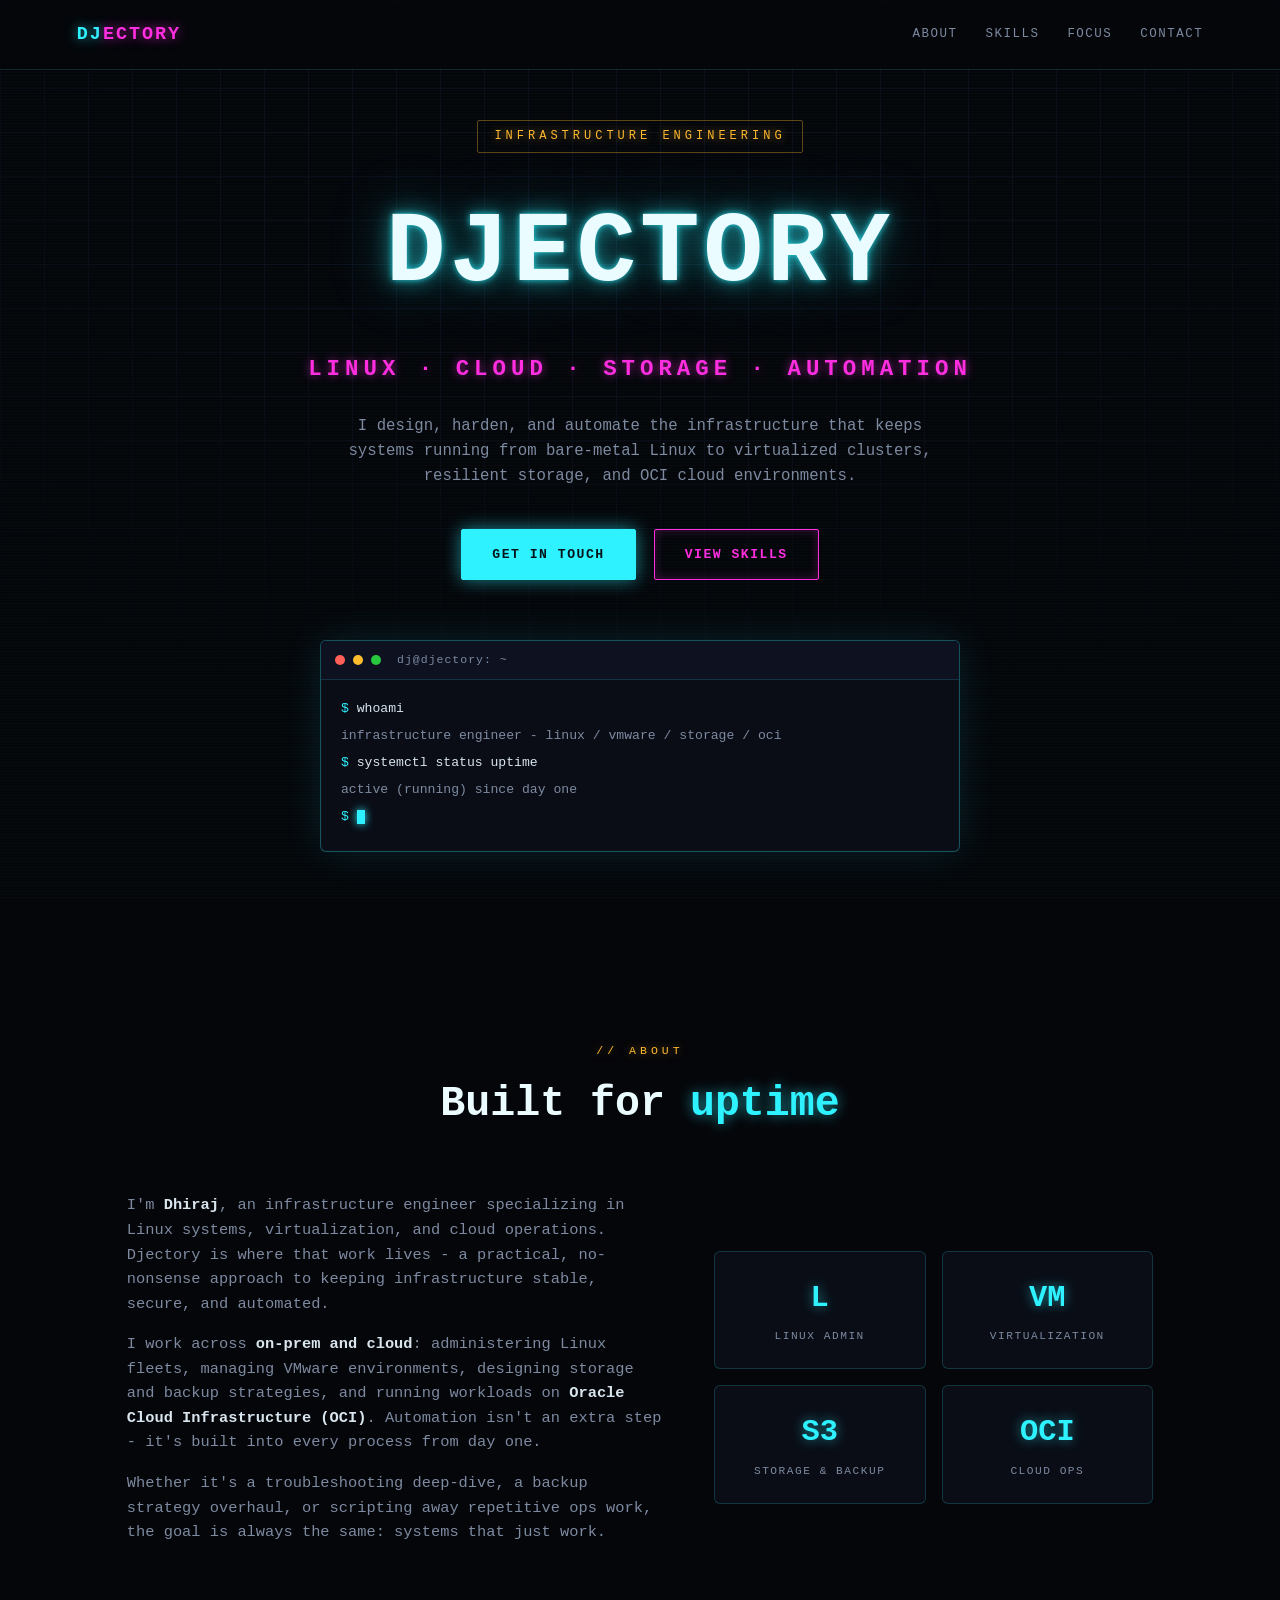
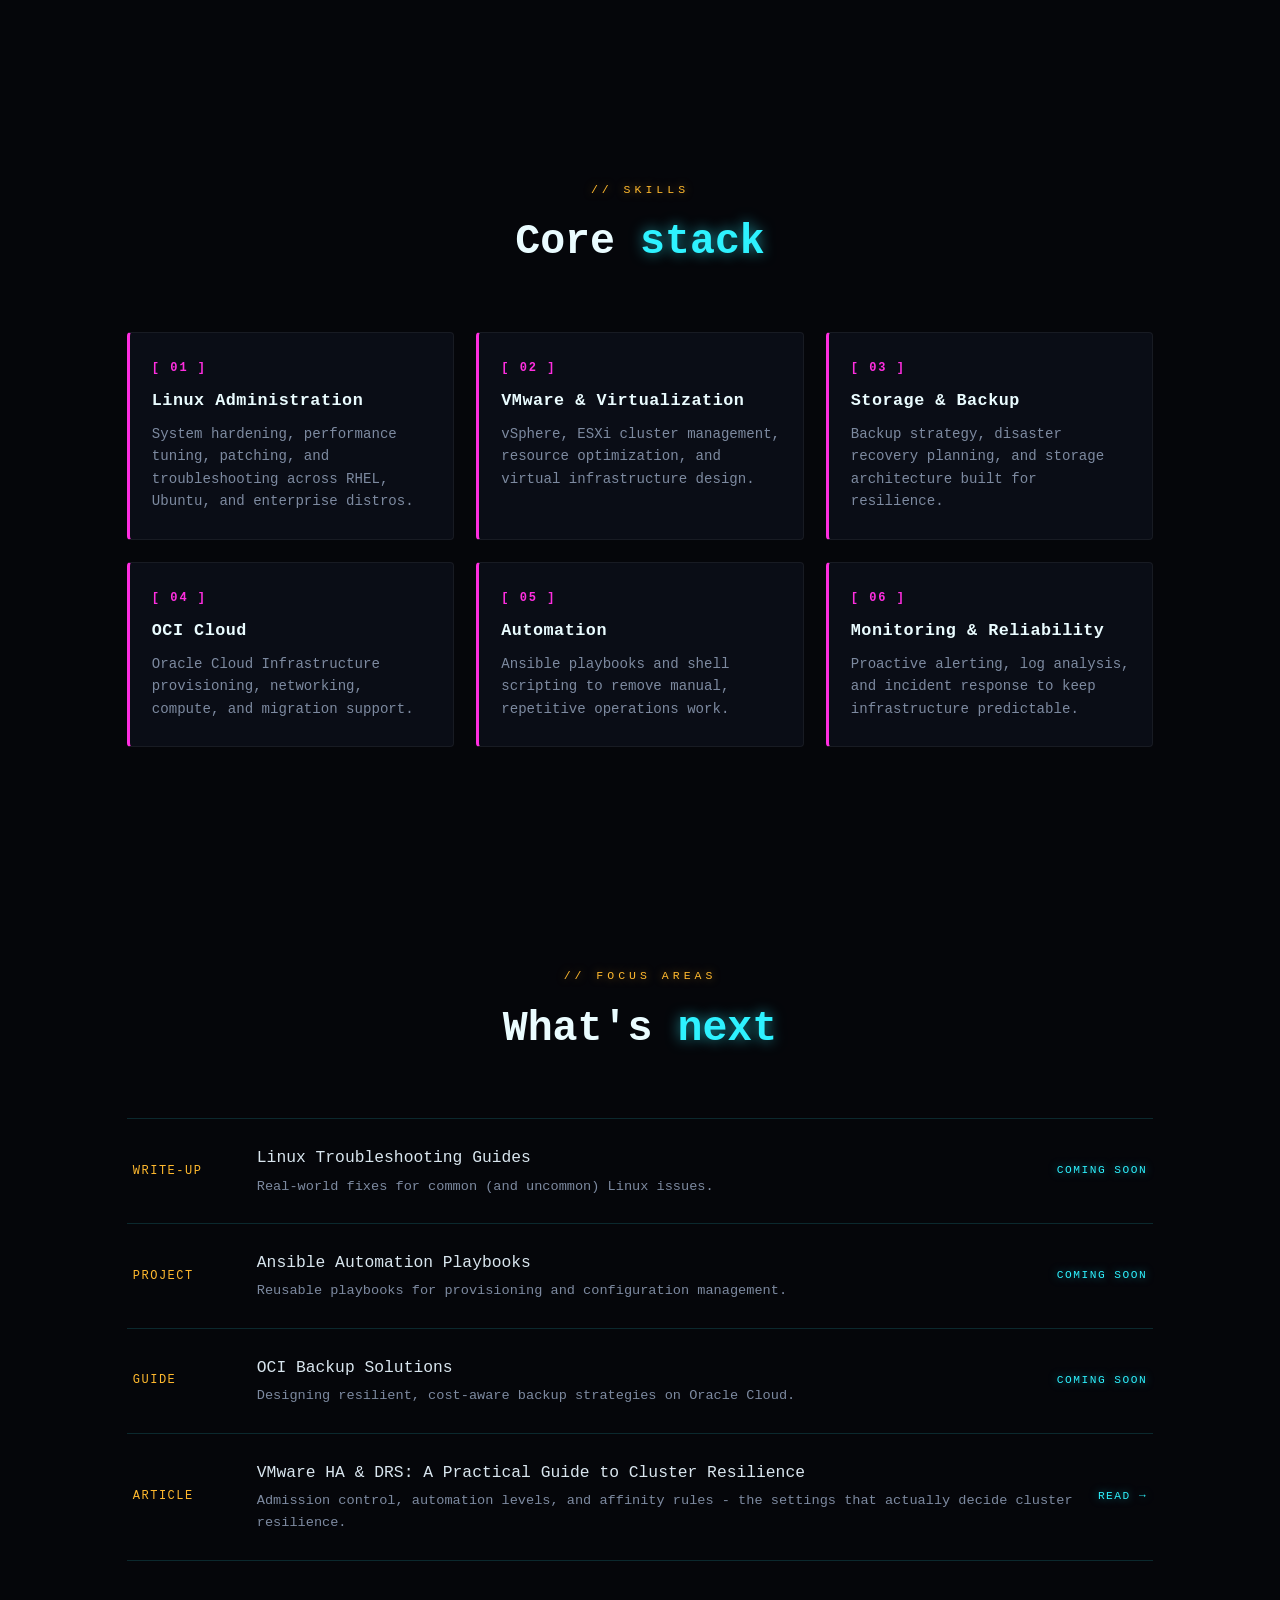
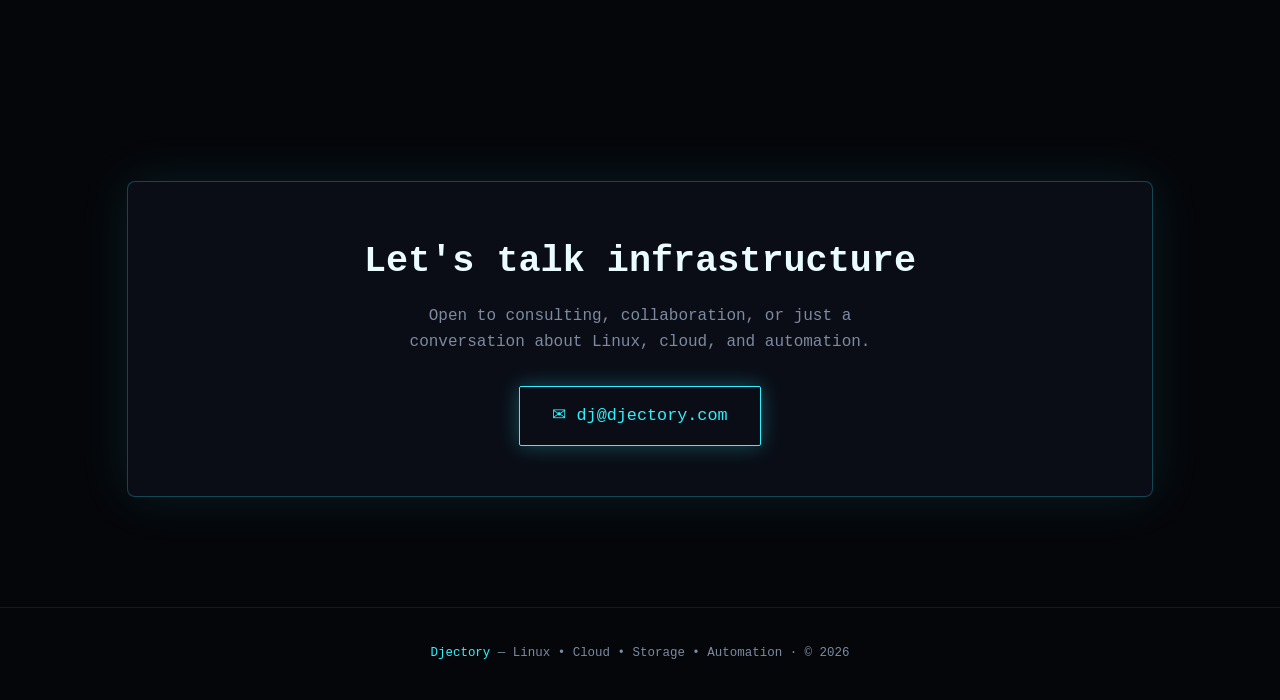
==== index.html @ 7561f1d4 "Updated homepage and added VMware HA DRS article" ====
<!DOCTYPE html>
<html lang="en">
<head>
<meta charset="UTF-8">
<meta name="viewport" content="width=device-width, initial-scale=1.0">
<title>Djectory - Linux • Cloud • Storage • Automation</title>
<meta name="description" content="Djectory — Infrastructure engineering: Linux administration, VMware & virtualization, storage & backup, OCI cloud, automation.">
<style>
  :root{
    --bg:#05060a;
    --bg-panel:#0a0d16;
    --grid:#12182a;
    --cyan:#2ef2ff;
    --magenta:#ff2ee0;
    --amber:#ffb92e;
    --text:#d9e6ef;
    --text-dim:#7d8aa0;
    --mono: 'JetBrains Mono', 'Courier New', monospace;
    --disp: 'Orbitron', var(--mono);
  }
  @import url('https://fonts.googleapis.com/css2?family=Orbitron:wght@500;700;900&family=JetBrains+Mono:wght@400;500;700&display=swap');

  *{box-sizing:border-box; margin:0; padding:0;}
  html{scroll-behavior:smooth;}
  body{
    background:var(--bg);
    color:var(--text);
    font-family:var(--mono);
    line-height:1.6;
    overflow-x:hidden;
  }

  /* ambient grid backdrop */
  .grid-bg{
    position:fixed; inset:0; z-index:0;
    background-image:
      linear-gradient(var(--grid) 1px, transparent 1px),
      linear-gradient(90deg, var(--grid) 1px, transparent 1px);
    background-size:44px 44px;
    mask-image: radial-gradient(ellipse 80% 60% at 50% 20%, #000 40%, transparent 100%);
    opacity:0.5;
  }
  .scanline{
    position:fixed; inset:0; z-index:1; pointer-events:none;
    background: repeating-linear-gradient(180deg, rgba(46,242,255,0.025) 0px, rgba(46,242,255,0.025) 1px, transparent 1px, transparent 3px);
  }

  section, header, footer{ position:relative; z-index:2; }

  a{ color:inherit; text-decoration:none; }

  ::selection{ background:var(--magenta); color:#000; }

  /* nav */
  nav{
    position:fixed; top:0; left:0; right:0; z-index:50;
    display:flex; justify-content:space-between; align-items:center;
    padding:20px 6%;
    backdrop-filter:blur(8px);
    background:rgba(5,6,10,0.7);
    border-bottom:1px solid rgba(46,242,255,0.15);
  }
  .brand{ font-family:var(--disp); font-weight:900; font-size:1.15rem; letter-spacing:2px; color:var(--cyan); text-shadow:0 0 12px rgba(46,242,255,0.7);}
  .brand span{ color:var(--magenta); text-shadow:0 0 12px rgba(255,46,224,0.7); }
  .navlinks{ display:flex; gap:28px; font-size:0.78rem; letter-spacing:1.5px; text-transform:uppercase; }
  .navlinks a{ color:var(--text-dim); transition:color .25s, text-shadow .25s; }
  .navlinks a:hover{ color:var(--cyan); text-shadow:0 0 8px rgba(46,242,255,0.8); }

  /* hero */
  header.hero{
    min-height:100vh;
    display:flex; flex-direction:column; align-items:center; justify-content:center;
    text-align:center; padding:120px 6% 80px;
  }
  .eyebrow{
    font-size:0.75rem; letter-spacing:4px; text-transform:uppercase; color:var(--amber);
    text-shadow:0 0 10px rgba(255,185,46,0.6);
    margin-bottom:22px;
    border:1px solid rgba(255,185,46,0.35);
    padding:6px 16px; border-radius:2px; display:inline-block;
  }
  .hero h1{
    font-family:var(--disp); font-weight:900;
    font-size:clamp(2.6rem, 8vw, 6.2rem);
    letter-spacing:4px;
    color:#eafcff;
    text-shadow:
      0 0 6px rgba(46,242,255,0.8),
      0 0 22px rgba(46,242,255,0.55),
      0 0 60px rgba(46,242,255,0.35);
    animation: flicker 6s infinite;
  }
  @keyframes flicker{
    0%,19%,21%,23%,25%,54%,56%,100%{ opacity:1; }
    20%,22%,24%,55%{ opacity:0.82; }
  }
  .hero-sub{
    margin-top:18px;
    font-family:var(--disp); font-weight:700;
    font-size:clamp(0.95rem, 2.4vw, 1.4rem);
    letter-spacing:5px; text-transform:uppercase;
    color:var(--magenta);
    text-shadow:0 0 10px rgba(255,46,224,0.6);
  }
  .hero-desc{
    margin-top:26px; max-width:620px;
    color:var(--text-dim); font-size:0.98rem;
  }
  .hero-cta{ margin-top:40px; display:flex; gap:18px; flex-wrap:wrap; justify-content:center; }
  .btn{
    font-family:var(--mono); font-weight:700; font-size:0.82rem; letter-spacing:1.5px; text-transform:uppercase;
    padding:14px 30px; border-radius:2px; cursor:pointer; transition:all .25s;
  }
  .btn-primary{
    background:var(--cyan); color:#04141a; border:1px solid var(--cyan);
    box-shadow:0 0 18px rgba(46,242,255,0.55);
  }
  .btn-primary:hover{ box-shadow:0 0 30px rgba(46,242,255,0.9); transform:translateY(-2px); }
  .btn-ghost{
    background:transparent; color:var(--magenta); border:1px solid var(--magenta);
    box-shadow:0 0 10px rgba(255,46,224,0.25) inset;
  }
  .btn-ghost:hover{ background:rgba(255,46,224,0.1); box-shadow:0 0 22px rgba(255,46,224,0.6); }

  /* terminal signature element */
  .terminal{
    margin-top:60px; width:100%; max-width:640px;
    background:var(--bg-panel);
    border:1px solid rgba(46,242,255,0.3);
    border-radius:6px;
    box-shadow:0 0 40px rgba(46,242,255,0.12), 0 0 0 1px rgba(255,255,255,0.02) inset;
    text-align:left; overflow:hidden;
  }
  .terminal-bar{
    display:flex; align-items:center; gap:8px;
    padding:10px 14px; background:#0d1120; border-bottom:1px solid rgba(46,242,255,0.15);
  }
  .dot{ width:10px; height:10px; border-radius:50%; }
  .dot.r{ background:#ff5f56; } .dot.y{ background:#ffbd2e; } .dot.g{ background:#27c93f; }
  .terminal-title{ margin-left:8px; font-size:0.72rem; color:var(--text-dim); letter-spacing:1px; }
  .terminal-body{ padding:18px 20px; font-size:0.82rem; }
  .terminal-body .line{ margin-bottom:6px; white-space:pre; }
  .prompt{ color:var(--cyan); }
  .out{ color:var(--text-dim); }
  .cur{ display:inline-block; width:8px; height:14px; background:var(--cyan); box-shadow:0 0 8px var(--cyan); animation:blink 1s steps(1) infinite; vertical-align:middle; }
  @keyframes blink{ 50%{ opacity:0; } }

  /* section shell */
  .section{ padding:110px 6%; max-width:1180px; margin:0 auto; }
  .section-head{ margin-bottom:56px; text-align:center; }
  .section-tag{ font-size:0.72rem; letter-spacing:4px; text-transform:uppercase; color:var(--amber); text-shadow:0 0 8px rgba(255,185,46,0.5); }
  .section-title{ font-family:var(--disp); font-weight:700; font-size:clamp(1.7rem,4vw,2.6rem); margin-top:10px; color:#eafcff; }
  .section-title .accent{ color:var(--cyan); text-shadow:0 0 14px rgba(46,242,255,0.6); }

  /* about */
  .about-grid{ display:grid; grid-template-columns:1.1fr 0.9fr; gap:50px; align-items:center; }
  @media (max-width:820px){ .about-grid{ grid-template-columns:1fr; } }
  .about-text p{ color:var(--text-dim); margin-bottom:16px; font-size:0.96rem; }
  .about-text strong{ color:var(--text); }
  .stat-grid{ display:grid; grid-template-columns:1fr 1fr; gap:16px; }
  .stat-card{
    background:var(--bg-panel); border:1px solid rgba(46,242,255,0.18);
    padding:22px 18px; border-radius:6px; text-align:center;
    transition:border-color .25s, box-shadow .25s;
  }
  .stat-card:hover{ border-color:var(--cyan); box-shadow:0 0 20px rgba(46,242,255,0.25); }
  .stat-num{ font-family:var(--disp); font-weight:900; font-size:1.9rem; color:var(--cyan); text-shadow:0 0 12px rgba(46,242,255,0.55); }
  .stat-label{ font-size:0.7rem; letter-spacing:1.5px; text-transform:uppercase; color:var(--text-dim); margin-top:6px; }

  /* skills */
  .skills-grid{ display:grid; grid-template-columns:repeat(3,1fr); gap:22px; }
  @media (max-width:900px){ .skills-grid{ grid-template-columns:repeat(2,1fr); } }
  @media (max-width:560px){ .skills-grid{ grid-template-columns:1fr; } }
  .skill-card{
    background:var(--bg-panel);
    border:1px solid rgba(255,255,255,0.06);
    border-left:3px solid var(--magenta);
    padding:26px 22px; border-radius:4px;
    transition:transform .25s, box-shadow .25s, border-color .25s;
  }
  .skill-card:hover{ transform:translateY(-4px); box-shadow:0 8px 30px rgba(255,46,224,0.18); border-left-color:var(--cyan); }
  .skill-icon{ font-family:var(--disp); font-weight:900; font-size:0.75rem; letter-spacing:2px; color:var(--magenta); }
  .skill-card h3{ font-family:var(--disp); font-size:1.05rem; margin:10px 0 8px; color:#eafcff; letter-spacing:0.5px; }
  .skill-card p{ color:var(--text-dim); font-size:0.88rem; }

  /* projects / focus areas */
  .proj-list{ display:flex; flex-direction:column; gap:0; border-top:1px solid rgba(46,242,255,0.15); }
  .proj-row{
    display:grid; grid-template-columns:100px 1fr auto; align-items:center; gap:24px;
    padding:26px 6px; border-bottom:1px solid rgba(46,242,255,0.15);
    transition:background .25s;
  }
  .proj-row:hover{ background:rgba(46,242,255,0.04); }
  @media (max-width:640px){ .proj-row{ grid-template-columns:1fr; gap:8px; } }
  .proj-tag{ font-family:var(--disp); font-size:0.75rem; letter-spacing:1.5px; color:var(--amber); }
  .proj-name{ font-size:1.02rem; color:var(--text); }
  .proj-desc{ color:var(--text-dim); font-size:0.85rem; margin-top:4px; }
  .proj-status{ font-size:0.7rem; letter-spacing:1.5px; text-transform:uppercase; color:var(--cyan); text-shadow:0 0 8px rgba(46,242,255,0.5); white-space:nowrap; }

  /* contact */
  .contact-panel{
    background:var(--bg-panel);
    border:1px solid rgba(46,242,255,0.25);
    border-radius:8px;
    padding:50px 6%;
    text-align:center;
    box-shadow:0 0 50px rgba(46,242,255,0.1);
  }
  .contact-panel h2{ font-family:var(--disp); font-size:clamp(1.6rem,4vw,2.3rem); color:#eafcff; margin-bottom:14px; }
  .contact-panel p{ color:var(--text-dim); max-width:520px; margin:0 auto 30px; }
  .contact-link{
    display:inline-flex; align-items:center; gap:10px;
    font-size:1.05rem; color:var(--cyan);
    border:1px solid var(--cyan); padding:16px 32px; border-radius:2px;
    box-shadow:0 0 20px rgba(46,242,255,0.3);
    transition:all .25s;
  }
  .contact-link:hover{ box-shadow:0 0 34px rgba(46,242,255,0.7); transform:translateY(-2px); }

  footer{ text-align:center; padding:36px 6%; color:var(--text-dim); font-size:0.78rem; border-top:1px solid rgba(46,242,255,0.1); }
  footer .brand-mini{ color:var(--cyan); }

  @media (prefers-reduced-motion: reduce){
    *{ animation:none !important; transition:none !important; }
  }
</style>
</head>
<body>

<div class="grid-bg"></div>
<div class="scanline"></div>

<nav>
  <div class="brand">DJ<span>ECTORY</span></div>
  <div class="navlinks">
    <a href="#about">About</a>
    <a href="#skills">Skills</a>
    <a href="#projects">Focus</a>
    <a href="#contact">Contact</a>
  </div>
</nav>

<header class="hero">
  <div class="eyebrow">Infrastructure Engineering</div>
  <h1>DJECTORY</h1>
  <div class="hero-sub">Linux · Cloud · Storage · Automation</div>
  <p class="hero-desc">
    I design, harden, and automate the infrastructure that keeps systems running
    from bare-metal Linux to virtualized clusters, resilient storage, and OCI cloud environments.
  </p>
  <div class="hero-cta">
    <a href="#contact" class="btn btn-primary">Get in touch</a>
    <a href="#skills" class="btn btn-ghost">View skills</a>
  </div>

  <div class="terminal">
    <div class="terminal-bar">
      <span class="dot r"></span><span class="dot y"></span><span class="dot g"></span>
      <span class="terminal-title">dj@djectory: ~</span>
    </div>
    <div class="terminal-body">
      <div class="line"><span class="prompt">$</span> whoami</div>
      <div class="line out">infrastructure engineer - linux / vmware / storage / oci</div>
      <div class="line"><span class="prompt">$</span> systemctl status uptime</div>
      <div class="line out">active (running) since day one</div>
      <div class="line"><span class="prompt">$</span> <span class="cur"></span></div>
    </div>
  </div>
</header>

<section class="section" id="about">
  <div class="section-head">
    <div class="section-tag">// About</div>
    <div class="section-title">Built for <span class="accent">uptime</span></div>
  </div>
  <div class="about-grid">
    <div class="about-text">
      <p>I'm <strong>Dhiraj</strong>, an infrastructure engineer specializing in Linux systems, virtualization, and cloud operations. Djectory is where that work lives - a practical, no-nonsense approach to keeping infrastructure stable, secure, and automated.</p>
      <p>I work across <strong>on-prem and cloud</strong>: administering Linux fleets, managing VMware environments, designing storage and backup strategies, and running workloads on <strong>Oracle Cloud Infrastructure (OCI)</strong>. Automation isn't an extra step - it's built into every process from day one.</p>
      <p>Whether it's a troubleshooting deep-dive, a backup strategy overhaul, or scripting away repetitive ops work, the goal is always the same: systems that just work.</p>
    </div>
    <div class="stat-grid">
      <div class="stat-card"><div class="stat-num">L</div><div class="stat-label">Linux Admin</div></div>
      <div class="stat-card"><div class="stat-num">VM</div><div class="stat-label">Virtualization</div></div>
      <div class="stat-card"><div class="stat-num">S3</div><div class="stat-label">Storage & Backup</div></div>
      <div class="stat-card"><div class="stat-num">OCI</div><div class="stat-label">Cloud Ops</div></div>
    </div>
  </div>
</section>

<section class="section" id="skills">
  <div class="section-head">
    <div class="section-tag">// Skills</div>
    <div class="section-title">Core <span class="accent">stack</span></div>
  </div>
  <div class="skills-grid">
    <div class="skill-card">
      <div class="skill-icon">[ 01 ]</div>
      <h3>Linux Administration</h3>
      <p>System hardening, performance tuning, patching, and troubleshooting across RHEL, Ubuntu, and enterprise distros.</p>
    </div>
    <div class="skill-card">
      <div class="skill-icon">[ 02 ]</div>
      <h3>VMware & Virtualization</h3>
      <p>vSphere, ESXi cluster management, resource optimization, and virtual infrastructure design.</p>
    </div>
    <div class="skill-card">
      <div class="skill-icon">[ 03 ]</div>
      <h3>Storage & Backup</h3>
      <p>Backup strategy, disaster recovery planning, and storage architecture built for resilience.</p>
    </div>
    <div class="skill-card">
      <div class="skill-icon">[ 04 ]</div>
      <h3>OCI Cloud</h3>
      <p>Oracle Cloud Infrastructure provisioning, networking, compute, and migration support.</p>
    </div>
    <div class="skill-card">
      <div class="skill-icon">[ 05 ]</div>
      <h3>Automation</h3>
      <p>Ansible playbooks and shell scripting to remove manual, repetitive operations work.</p>
    </div>
    <div class="skill-card">
      <div class="skill-icon">[ 06 ]</div>
      <h3>Monitoring & Reliability</h3>
      <p>Proactive alerting, log analysis, and incident response to keep infrastructure predictable.</p>
    </div>
  </div>
</section>

<section class="section" id="projects">
  <div class="section-head">
    <div class="section-tag">// Focus Areas</div>
    <div class="section-title">What's <span class="accent">next</span></div>
  </div>
  <div class="proj-list">
    <div class="proj-row">
      <div class="proj-tag">WRITE-UP</div>
      <div><div class="proj-name">Linux Troubleshooting Guides</div><div class="proj-desc">Real-world fixes for common (and uncommon) Linux issues.</div></div>
      <div class="proj-status">Coming soon</div>
    </div>
    <div class="proj-row">
      <div class="proj-tag">PROJECT</div>
      <div><div class="proj-name">Ansible Automation Playbooks</div><div class="proj-desc">Reusable playbooks for provisioning and configuration management.</div></div>
      <div class="proj-status">Coming soon</div>
    </div>
    <div class="proj-row">
      <div class="proj-tag">GUIDE</div>
      <div><div class="proj-name">OCI Backup Solutions</div><div class="proj-desc">Designing resilient, cost-aware backup strategies on Oracle Cloud.</div></div>
      <div class="proj-status">Coming soon</div>
    </div>
    <div class="proj-row">
      <div class="proj-tag">ARTICLE</div>
      <div><div class="proj-name">VMware HA & DRS: A Practical Guide to Cluster Resilience</div><div class="proj-desc">Admission control, automation levels, and affinity rules - the settings that actually decide cluster resilience.</div></div>
      <div class="proj-status"><a href="/blog/vmware-ha-drs-cluster-resilience.html" style="color:var(--cyan); text-shadow:0 0 8px rgba(46,242,255,0.5);">Read →</a></div>
    </div>
  </div>
</section>

<section class="section" id="contact">
  <div class="contact-panel">
    <h2>Let's talk infrastructure</h2>
    <p>Open to consulting, collaboration, or just a conversation about Linux, cloud, and automation.</p>
    <a class="contact-link" href="mailto:dj@djectory.com">✉ dj@djectory.com</a>
  </div>
</section>

<footer>
  <span class="brand-mini">Djectory</span> — Linux • Cloud • Storage • Automation · © 2026
</footer>

</body>
</html>
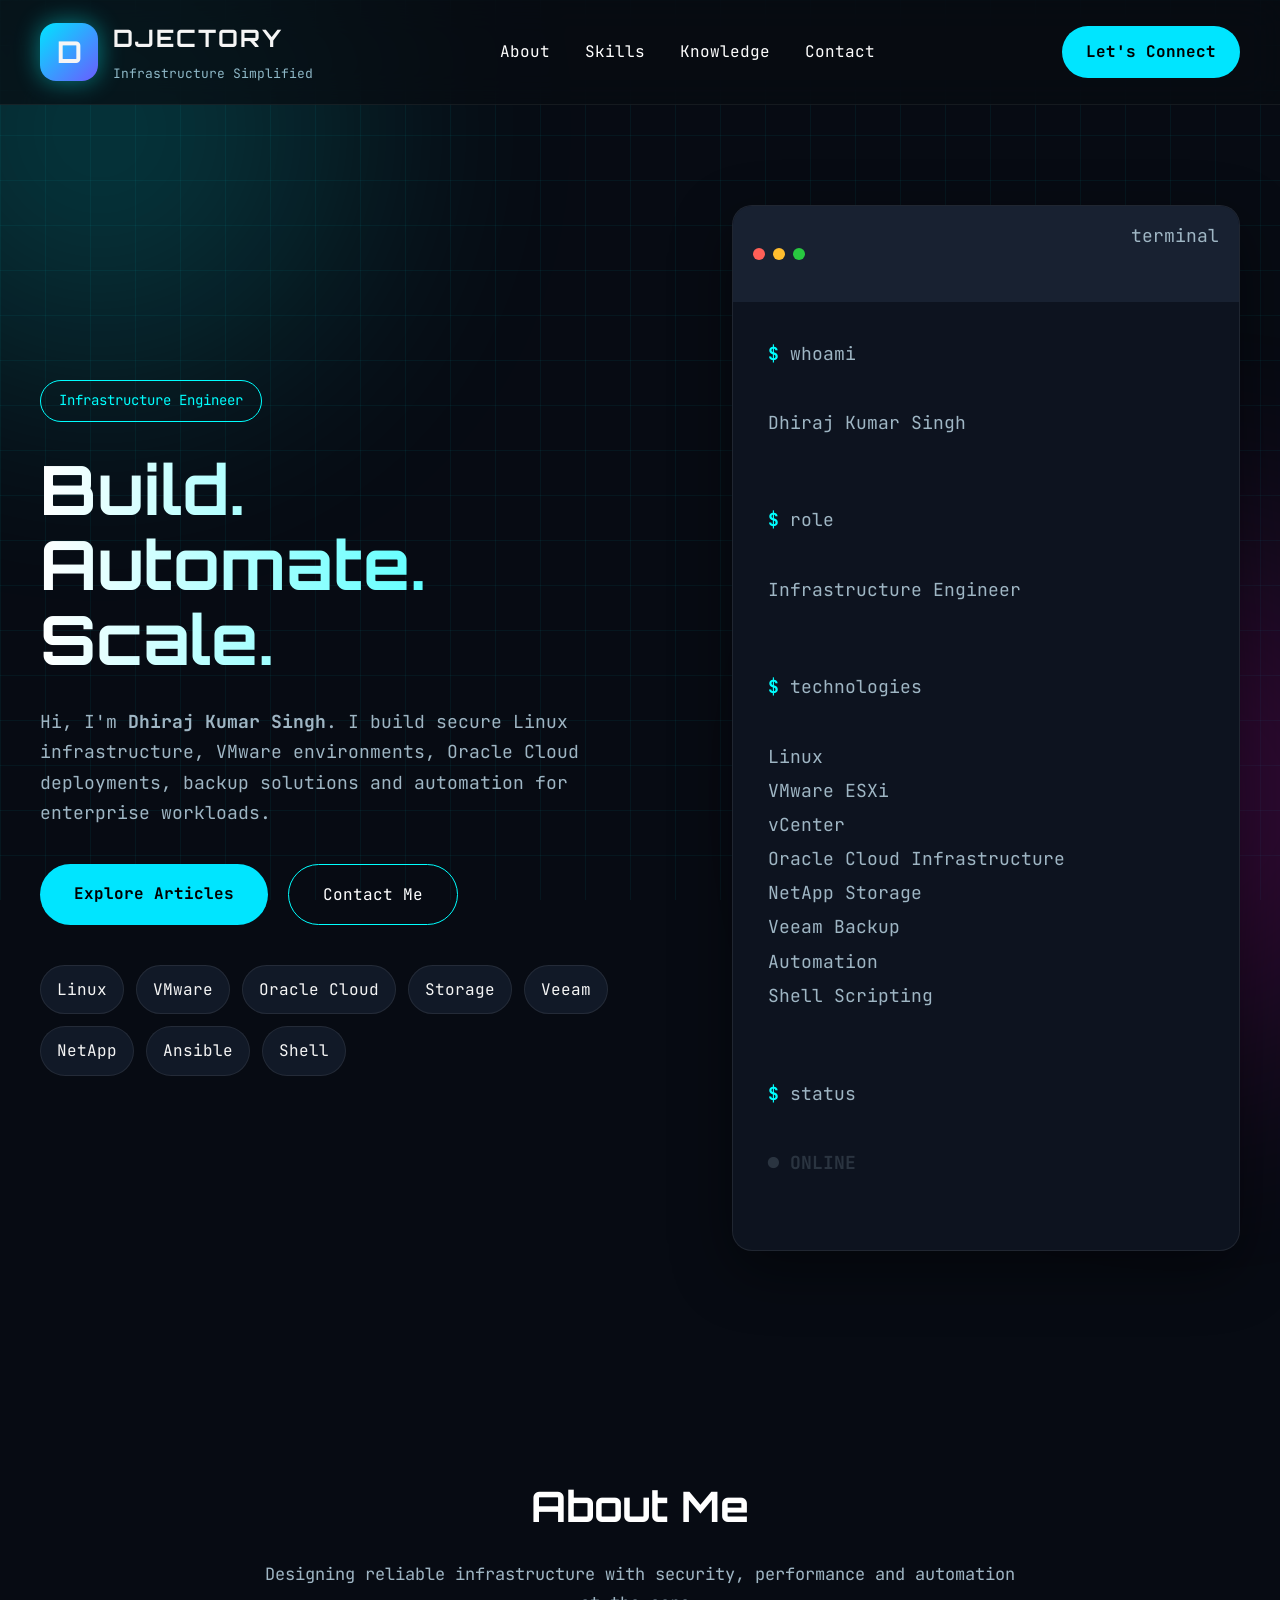
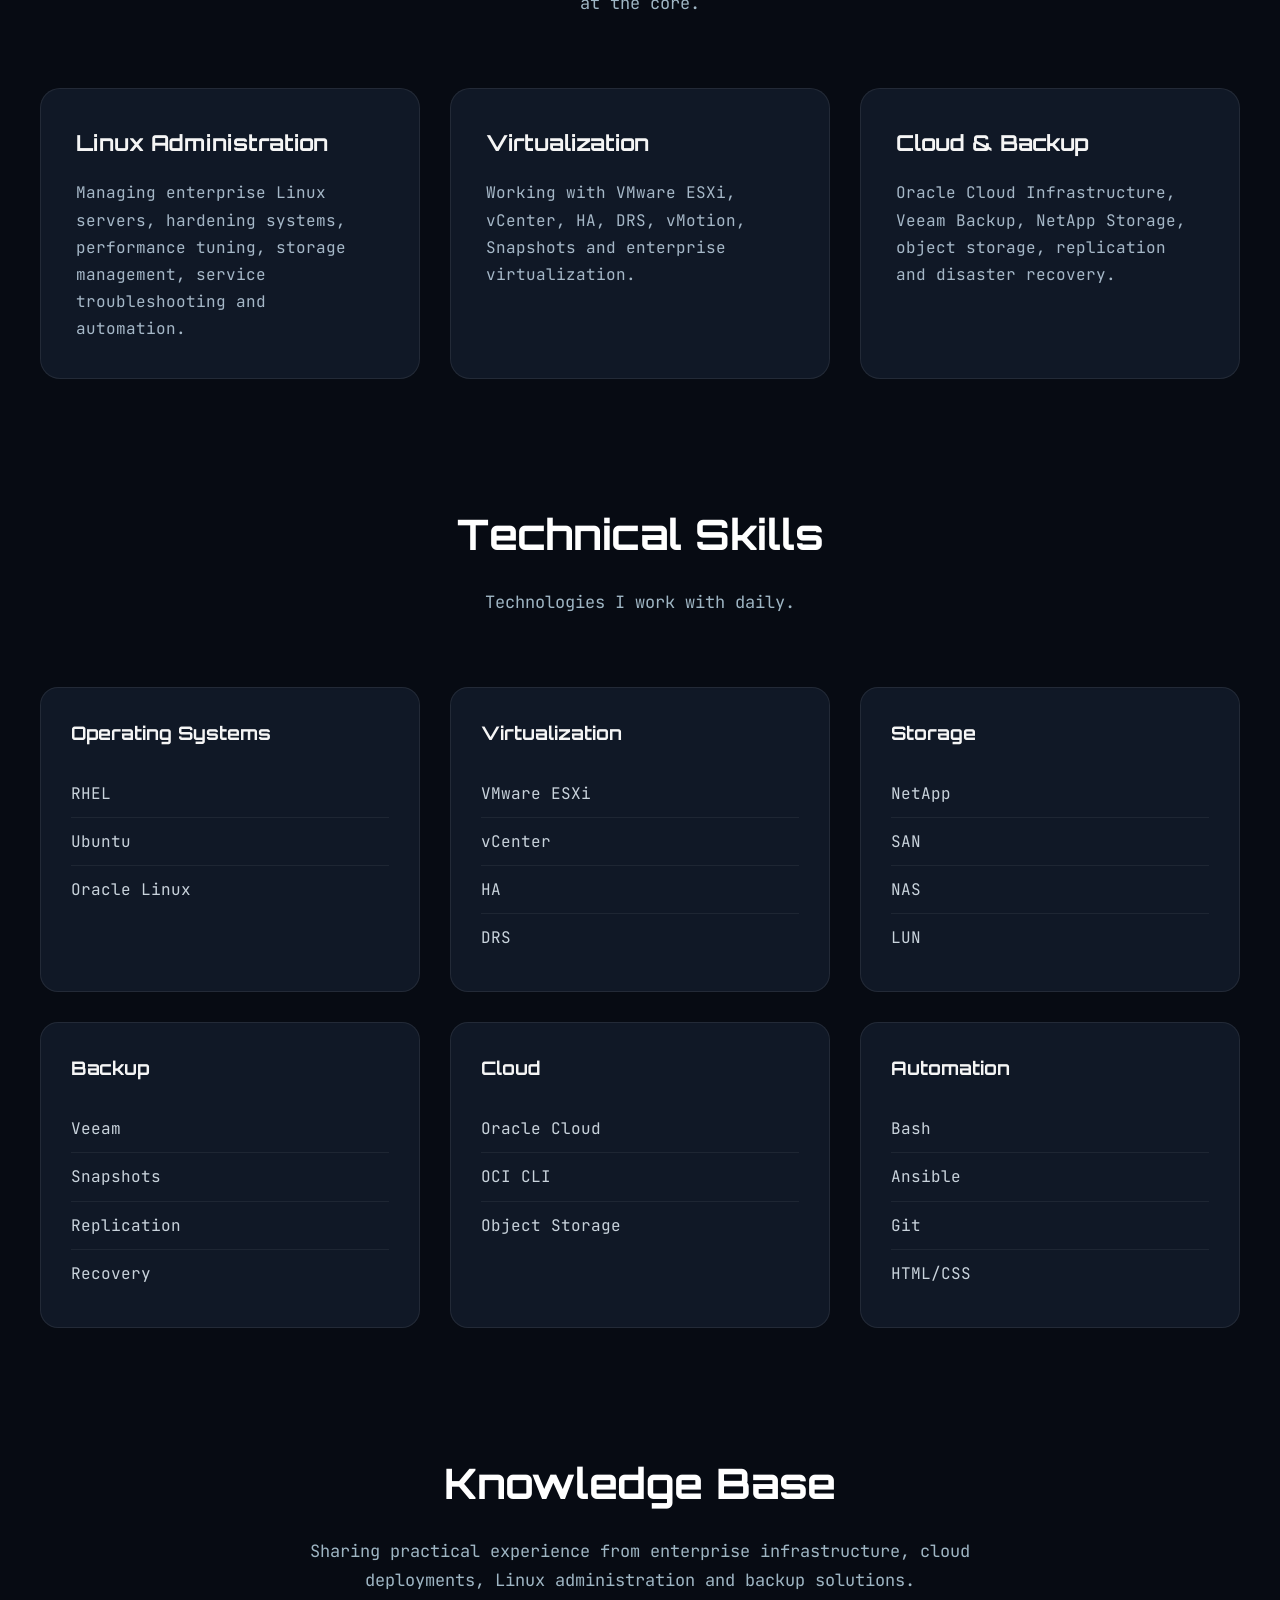
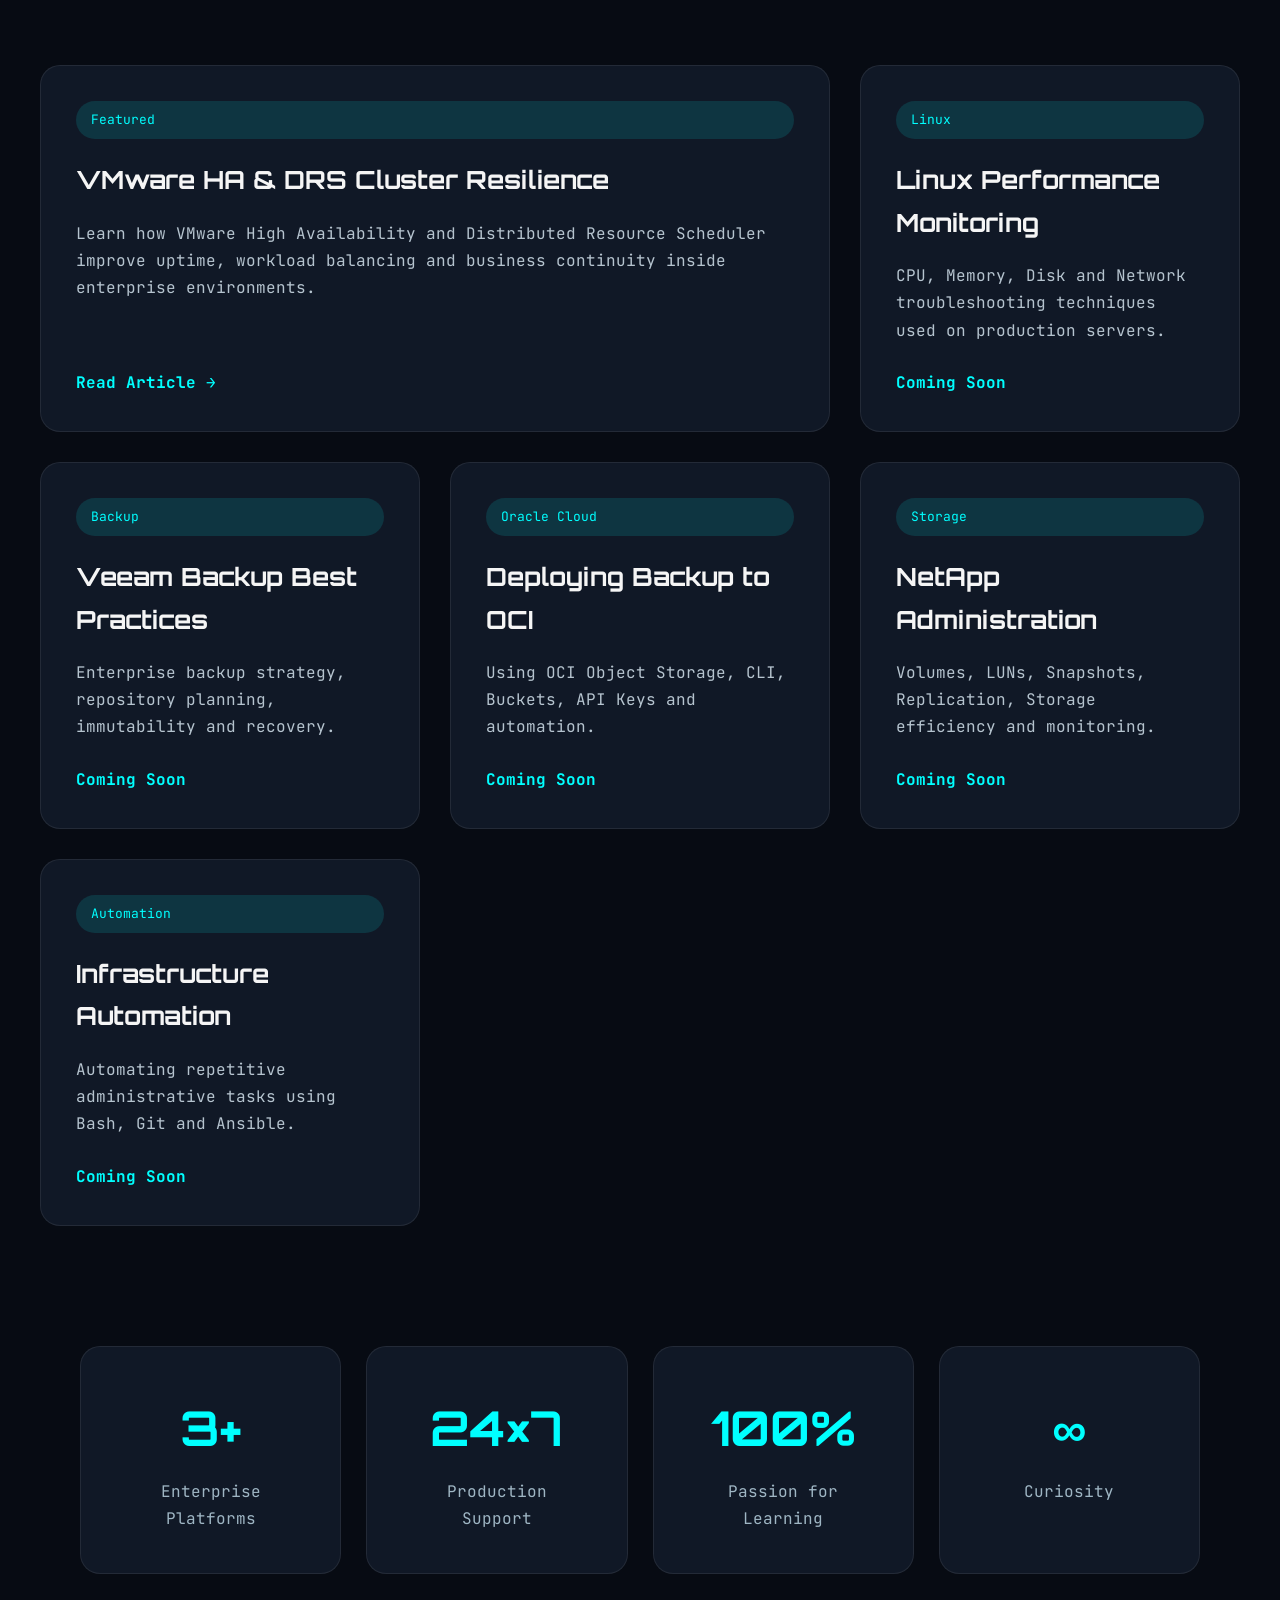
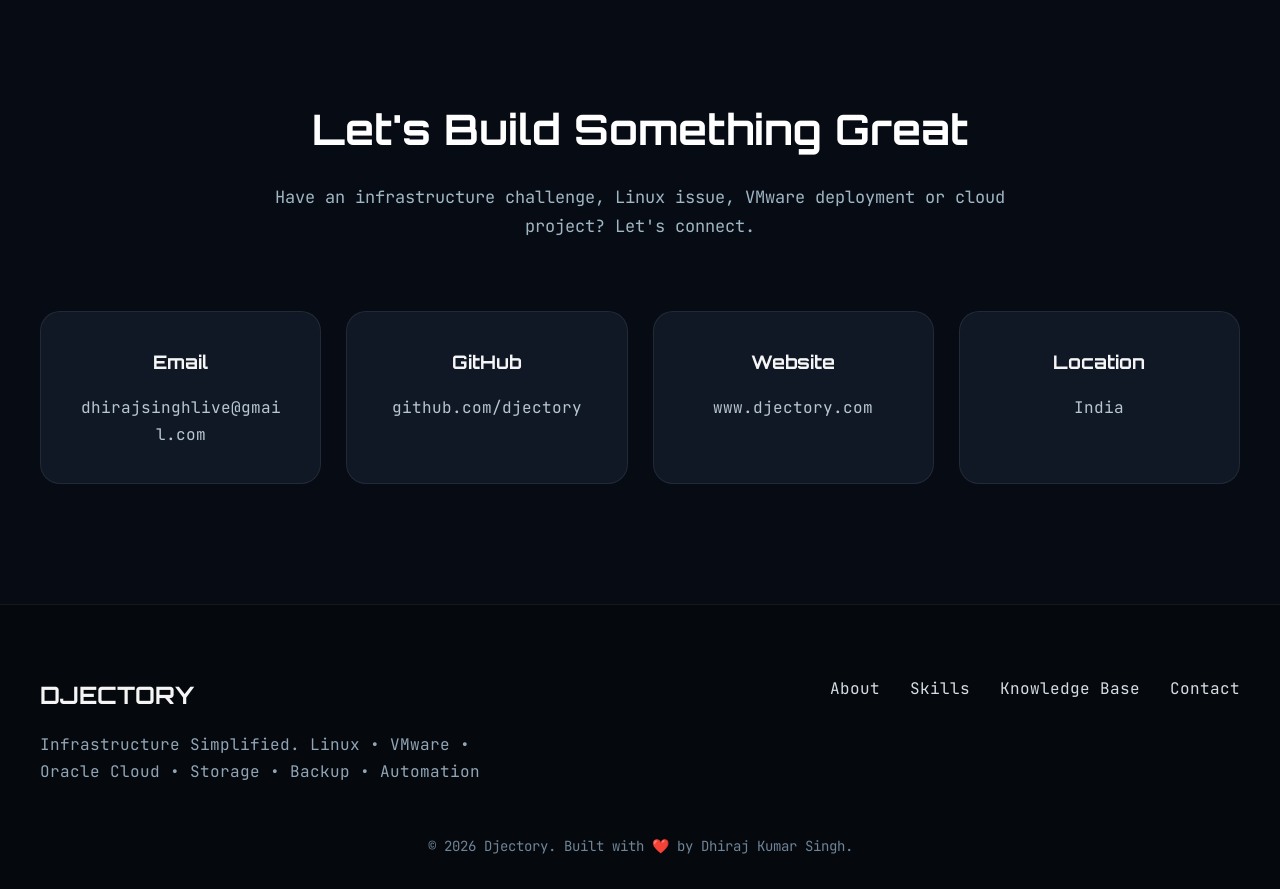
==== commit cb9242ff: "Redesign Djectory homepage with modern UI" ====
--- a/index.html
+++ b/index.html
@@ -1,372 +1,752 @@
 <!DOCTYPE html>
 <html lang="en">
 <head>
-<meta charset="UTF-8">
-<meta name="viewport" content="width=device-width, initial-scale=1.0">
-<title>Djectory - Linux • Cloud • Storage • Automation</title>
-<meta name="description" content="Djectory — Infrastructure engineering: Linux administration, VMware & virtualization, storage & backup, OCI cloud, automation.">
-<style>
-  :root{
-    --bg:#05060a;
-    --bg-panel:#0a0d16;
-    --grid:#12182a;
-    --cyan:#2ef2ff;
-    --magenta:#ff2ee0;
-    --amber:#ffb92e;
-    --text:#d9e6ef;
-    --text-dim:#7d8aa0;
-    --mono: 'JetBrains Mono', 'Courier New', monospace;
-    --disp: 'Orbitron', var(--mono);
-  }
-  @import url('https://fonts.googleapis.com/css2?family=Orbitron:wght@500;700;900&family=JetBrains+Mono:wght@400;500;700&display=swap');
-
-  *{box-sizing:border-box; margin:0; padding:0;}
-  html{scroll-behavior:smooth;}
-  body{
-    background:var(--bg);
-    color:var(--text);
-    font-family:var(--mono);
-    line-height:1.6;
-    overflow-x:hidden;
-  }
-
-  /* ambient grid backdrop */
-  .grid-bg{
-    position:fixed; inset:0; z-index:0;
-    background-image:
-      linear-gradient(var(--grid) 1px, transparent 1px),
-      linear-gradient(90deg, var(--grid) 1px, transparent 1px);
-    background-size:44px 44px;
-    mask-image: radial-gradient(ellipse 80% 60% at 50% 20%, #000 40%, transparent 100%);
-    opacity:0.5;
-  }
-  .scanline{
-    position:fixed; inset:0; z-index:1; pointer-events:none;
-    background: repeating-linear-gradient(180deg, rgba(46,242,255,0.025) 0px, rgba(46,242,255,0.025) 1px, transparent 1px, transparent 3px);
-  }
-
-  section, header, footer{ position:relative; z-index:2; }
-
-  a{ color:inherit; text-decoration:none; }
-
-  ::selection{ background:var(--magenta); color:#000; }
-
-  /* nav */
-  nav{
-    position:fixed; top:0; left:0; right:0; z-index:50;
-    display:flex; justify-content:space-between; align-items:center;
-    padding:20px 6%;
-    backdrop-filter:blur(8px);
-    background:rgba(5,6,10,0.7);
-    border-bottom:1px solid rgba(46,242,255,0.15);
-  }
-  .brand{ font-family:var(--disp); font-weight:900; font-size:1.15rem; letter-spacing:2px; color:var(--cyan); text-shadow:0 0 12px rgba(46,242,255,0.7);}
-  .brand span{ color:var(--magenta); text-shadow:0 0 12px rgba(255,46,224,0.7); }
-  .navlinks{ display:flex; gap:28px; font-size:0.78rem; letter-spacing:1.5px; text-transform:uppercase; }
-  .navlinks a{ color:var(--text-dim); transition:color .25s, text-shadow .25s; }
-  .navlinks a:hover{ color:var(--cyan); text-shadow:0 0 8px rgba(46,242,255,0.8); }
-
-  /* hero */
-  header.hero{
-    min-height:100vh;
-    display:flex; flex-direction:column; align-items:center; justify-content:center;
-    text-align:center; padding:120px 6% 80px;
-  }
-  .eyebrow{
-    font-size:0.75rem; letter-spacing:4px; text-transform:uppercase; color:var(--amber);
-    text-shadow:0 0 10px rgba(255,185,46,0.6);
-    margin-bottom:22px;
-    border:1px solid rgba(255,185,46,0.35);
-    padding:6px 16px; border-radius:2px; display:inline-block;
-  }
-  .hero h1{
-    font-family:var(--disp); font-weight:900;
-    font-size:clamp(2.6rem, 8vw, 6.2rem);
-    letter-spacing:4px;
-    color:#eafcff;
-    text-shadow:
-      0 0 6px rgba(46,242,255,0.8),
-      0 0 22px rgba(46,242,255,0.55),
-      0 0 60px rgba(46,242,255,0.35);
-    animation: flicker 6s infinite;
-  }
-  @keyframes flicker{
-    0%,19%,21%,23%,25%,54%,56%,100%{ opacity:1; }
-    20%,22%,24%,55%{ opacity:0.82; }
-  }
-  .hero-sub{
-    margin-top:18px;
-    font-family:var(--disp); font-weight:700;
-    font-size:clamp(0.95rem, 2.4vw, 1.4rem);
-    letter-spacing:5px; text-transform:uppercase;
-    color:var(--magenta);
-    text-shadow:0 0 10px rgba(255,46,224,0.6);
-  }
-  .hero-desc{
-    margin-top:26px; max-width:620px;
-    color:var(--text-dim); font-size:0.98rem;
-  }
-  .hero-cta{ margin-top:40px; display:flex; gap:18px; flex-wrap:wrap; justify-content:center; }
-  .btn{
-    font-family:var(--mono); font-weight:700; font-size:0.82rem; letter-spacing:1.5px; text-transform:uppercase;
-    padding:14px 30px; border-radius:2px; cursor:pointer; transition:all .25s;
-  }
-  .btn-primary{
-    background:var(--cyan); color:#04141a; border:1px solid var(--cyan);
-    box-shadow:0 0 18px rgba(46,242,255,0.55);
-  }
-  .btn-primary:hover{ box-shadow:0 0 30px rgba(46,242,255,0.9); transform:translateY(-2px); }
-  .btn-ghost{
-    background:transparent; color:var(--magenta); border:1px solid var(--magenta);
-    box-shadow:0 0 10px rgba(255,46,224,0.25) inset;
-  }
-  .btn-ghost:hover{ background:rgba(255,46,224,0.1); box-shadow:0 0 22px rgba(255,46,224,0.6); }
-
-  /* terminal signature element */
-  .terminal{
-    margin-top:60px; width:100%; max-width:640px;
-    background:var(--bg-panel);
-    border:1px solid rgba(46,242,255,0.3);
-    border-radius:6px;
-    box-shadow:0 0 40px rgba(46,242,255,0.12), 0 0 0 1px rgba(255,255,255,0.02) inset;
-    text-align:left; overflow:hidden;
-  }
-  .terminal-bar{
-    display:flex; align-items:center; gap:8px;
-    padding:10px 14px; background:#0d1120; border-bottom:1px solid rgba(46,242,255,0.15);
-  }
-  .dot{ width:10px; height:10px; border-radius:50%; }
-  .dot.r{ background:#ff5f56; } .dot.y{ background:#ffbd2e; } .dot.g{ background:#27c93f; }
-  .terminal-title{ margin-left:8px; font-size:0.72rem; color:var(--text-dim); letter-spacing:1px; }
-  .terminal-body{ padding:18px 20px; font-size:0.82rem; }
-  .terminal-body .line{ margin-bottom:6px; white-space:pre; }
-  .prompt{ color:var(--cyan); }
-  .out{ color:var(--text-dim); }
-  .cur{ display:inline-block; width:8px; height:14px; background:var(--cyan); box-shadow:0 0 8px var(--cyan); animation:blink 1s steps(1) infinite; vertical-align:middle; }
-  @keyframes blink{ 50%{ opacity:0; } }
-
-  /* section shell */
-  .section{ padding:110px 6%; max-width:1180px; margin:0 auto; }
-  .section-head{ margin-bottom:56px; text-align:center; }
-  .section-tag{ font-size:0.72rem; letter-spacing:4px; text-transform:uppercase; color:var(--amber); text-shadow:0 0 8px rgba(255,185,46,0.5); }
-  .section-title{ font-family:var(--disp); font-weight:700; font-size:clamp(1.7rem,4vw,2.6rem); margin-top:10px; color:#eafcff; }
-  .section-title .accent{ color:var(--cyan); text-shadow:0 0 14px rgba(46,242,255,0.6); }
-
-  /* about */
-  .about-grid{ display:grid; grid-template-columns:1.1fr 0.9fr; gap:50px; align-items:center; }
-  @media (max-width:820px){ .about-grid{ grid-template-columns:1fr; } }
-  .about-text p{ color:var(--text-dim); margin-bottom:16px; font-size:0.96rem; }
-  .about-text strong{ color:var(--text); }
-  .stat-grid{ display:grid; grid-template-columns:1fr 1fr; gap:16px; }
-  .stat-card{
-    background:var(--bg-panel); border:1px solid rgba(46,242,255,0.18);
-    padding:22px 18px; border-radius:6px; text-align:center;
-    transition:border-color .25s, box-shadow .25s;
-  }
-  .stat-card:hover{ border-color:var(--cyan); box-shadow:0 0 20px rgba(46,242,255,0.25); }
-  .stat-num{ font-family:var(--disp); font-weight:900; font-size:1.9rem; color:var(--cyan); text-shadow:0 0 12px rgba(46,242,255,0.55); }
-  .stat-label{ font-size:0.7rem; letter-spacing:1.5px; text-transform:uppercase; color:var(--text-dim); margin-top:6px; }
-
-  /* skills */
-  .skills-grid{ display:grid; grid-template-columns:repeat(3,1fr); gap:22px; }
-  @media (max-width:900px){ .skills-grid{ grid-template-columns:repeat(2,1fr); } }
-  @media (max-width:560px){ .skills-grid{ grid-template-columns:1fr; } }
-  .skill-card{
-    background:var(--bg-panel);
-    border:1px solid rgba(255,255,255,0.06);
-    border-left:3px solid var(--magenta);
-    padding:26px 22px; border-radius:4px;
-    transition:transform .25s, box-shadow .25s, border-color .25s;
-  }
-  .skill-card:hover{ transform:translateY(-4px); box-shadow:0 8px 30px rgba(255,46,224,0.18); border-left-color:var(--cyan); }
-  .skill-icon{ font-family:var(--disp); font-weight:900; font-size:0.75rem; letter-spacing:2px; color:var(--magenta); }
-  .skill-card h3{ font-family:var(--disp); font-size:1.05rem; margin:10px 0 8px; color:#eafcff; letter-spacing:0.5px; }
-  .skill-card p{ color:var(--text-dim); font-size:0.88rem; }
-
-  /* projects / focus areas */
-  .proj-list{ display:flex; flex-direction:column; gap:0; border-top:1px solid rgba(46,242,255,0.15); }
-  .proj-row{
-    display:grid; grid-template-columns:100px 1fr auto; align-items:center; gap:24px;
-    padding:26px 6px; border-bottom:1px solid rgba(46,242,255,0.15);
-    transition:background .25s;
-  }
-  .proj-row:hover{ background:rgba(46,242,255,0.04); }
-  @media (max-width:640px){ .proj-row{ grid-template-columns:1fr; gap:8px; } }
-  .proj-tag{ font-family:var(--disp); font-size:0.75rem; letter-spacing:1.5px; color:var(--amber); }
-  .proj-name{ font-size:1.02rem; color:var(--text); }
-  .proj-desc{ color:var(--text-dim); font-size:0.85rem; margin-top:4px; }
-  .proj-status{ font-size:0.7rem; letter-spacing:1.5px; text-transform:uppercase; color:var(--cyan); text-shadow:0 0 8px rgba(46,242,255,0.5); white-space:nowrap; }
-
-  /* contact */
-  .contact-panel{
-    background:var(--bg-panel);
-    border:1px solid rgba(46,242,255,0.25);
-    border-radius:8px;
-    padding:50px 6%;
-    text-align:center;
-    box-shadow:0 0 50px rgba(46,242,255,0.1);
-  }
-  .contact-panel h2{ font-family:var(--disp); font-size:clamp(1.6rem,4vw,2.3rem); color:#eafcff; margin-bottom:14px; }
-  .contact-panel p{ color:var(--text-dim); max-width:520px; margin:0 auto 30px; }
-  .contact-link{
-    display:inline-flex; align-items:center; gap:10px;
-    font-size:1.05rem; color:var(--cyan);
-    border:1px solid var(--cyan); padding:16px 32px; border-radius:2px;
-    box-shadow:0 0 20px rgba(46,242,255,0.3);
-    transition:all .25s;
-  }
-  .contact-link:hover{ box-shadow:0 0 34px rgba(46,242,255,0.7); transform:translateY(-2px); }
-
-  footer{ text-align:center; padding:36px 6%; color:var(--text-dim); font-size:0.78rem; border-top:1px solid rgba(46,242,255,0.1); }
-  footer .brand-mini{ color:var(--cyan); }
-
-  @media (prefers-reduced-motion: reduce){
-    *{ animation:none !important; transition:none !important; }
-  }
-</style>
+    <meta charset="UTF-8">
+    <meta name="viewport" content="width=device-width, initial-scale=1.0">
+    <title>Djectory | Infrastructure Simplified</title>
+
+    <meta name="description"
+        content="Linux | VMware | Oracle Cloud | Backup | Storage | Automation">
+
+    <link rel="preconnect" href="https://fonts.googleapis.com">
+    <link rel="preconnect" href="https://fonts.gstatic.com" crossorigin>
+
+    <link href="https://fonts.googleapis.com/css2?family=Orbitron:wght@500;700;800&family=JetBrains+Mono:wght@400;500;700&display=swap" rel="stylesheet">
+
+    <link rel="stylesheet" href="assets/css/style.css">
 </head>
+
 <body>
 
-<div class="grid-bg"></div>
-<div class="scanline"></div>
-
-<nav>
-  <div class="brand">DJ<span>ECTORY</span></div>
-  <div class="navlinks">
-    <a href="#about">About</a>
-    <a href="#skills">Skills</a>
-    <a href="#projects">Focus</a>
-    <a href="#contact">Contact</a>
-  </div>
+<div class="background-grid"></div>
+<div class="glow glow1"></div>
+<div class="glow glow2"></div>
+
+<header>
+
+<nav class="navbar">
+
+<div class="logo">
+
+<div class="logo-icon">
+D
+</div>
+
+<div class="logo-text">
+<h2>DJECTORY</h2>
+<span>Infrastructure Simplified</span>
+</div>
+
+</div>
+
+<ul>
+
+<li><a href="#about">About</a></li>
+<li><a href="#skills">Skills</a></li>
+<li><a href="#knowledge">Knowledge</a></li>
+<li><a href="#contact">Contact</a></li>
+
+</ul>
+
+<a href="#contact" class="hire-btn">
+Let's Connect
+</a>
+
 </nav>
 
-<header class="hero">
-  <div class="eyebrow">Infrastructure Engineering</div>
-  <h1>DJECTORY</h1>
-  <div class="hero-sub">Linux · Cloud · Storage · Automation</div>
-  <p class="hero-desc">
-    I design, harden, and automate the infrastructure that keeps systems running
-    from bare-metal Linux to virtualized clusters, resilient storage, and OCI cloud environments.
-  </p>
-  <div class="hero-cta">
-    <a href="#contact" class="btn btn-primary">Get in touch</a>
-    <a href="#skills" class="btn btn-ghost">View skills</a>
-  </div>
-
-  <div class="terminal">
-    <div class="terminal-bar">
-      <span class="dot r"></span><span class="dot y"></span><span class="dot g"></span>
-      <span class="terminal-title">dj@djectory: ~</span>
-    </div>
-    <div class="terminal-body">
-      <div class="line"><span class="prompt">$</span> whoami</div>
-      <div class="line out">infrastructure engineer - linux / vmware / storage / oci</div>
-      <div class="line"><span class="prompt">$</span> systemctl status uptime</div>
-      <div class="line out">active (running) since day one</div>
-      <div class="line"><span class="prompt">$</span> <span class="cur"></span></div>
-    </div>
-  </div>
 </header>
 
-<section class="section" id="about">
-  <div class="section-head">
-    <div class="section-tag">// About</div>
-    <div class="section-title">Built for <span class="accent">uptime</span></div>
-  </div>
-  <div class="about-grid">
-    <div class="about-text">
-      <p>I'm <strong>Dhiraj</strong>, an infrastructure engineer specializing in Linux systems, virtualization, and cloud operations. Djectory is where that work lives - a practical, no-nonsense approach to keeping infrastructure stable, secure, and automated.</p>
-      <p>I work across <strong>on-prem and cloud</strong>: administering Linux fleets, managing VMware environments, designing storage and backup strategies, and running workloads on <strong>Oracle Cloud Infrastructure (OCI)</strong>. Automation isn't an extra step - it's built into every process from day one.</p>
-      <p>Whether it's a troubleshooting deep-dive, a backup strategy overhaul, or scripting away repetitive ops work, the goal is always the same: systems that just work.</p>
-    </div>
-    <div class="stat-grid">
-      <div class="stat-card"><div class="stat-num">L</div><div class="stat-label">Linux Admin</div></div>
-      <div class="stat-card"><div class="stat-num">VM</div><div class="stat-label">Virtualization</div></div>
-      <div class="stat-card"><div class="stat-num">S3</div><div class="stat-label">Storage & Backup</div></div>
-      <div class="stat-card"><div class="stat-num">OCI</div><div class="stat-label">Cloud Ops</div></div>
-    </div>
-  </div>
+<main>
+
+<section class="hero">
+
+<div class="hero-left">
+
+<div class="hero-badge">
+
+Infrastructure Engineer
+
+</div>
+
+<h1>
+
+Build.<br>
+Automate.<br>
+Scale.
+
+</h1>
+
+<p>
+
+Hi, I'm <strong>Dhiraj Kumar Singh</strong>.
+
+I build secure Linux infrastructure, VMware environments,
+Oracle Cloud deployments, backup solutions and automation
+for enterprise workloads.
+
+</p>
+
+<div class="hero-buttons">
+
+<a href="#knowledge" class="btn-primary">
+
+Explore Articles
+
+</a>
+
+<a href="#contact" class="btn-secondary">
+
+Contact Me
+
+</a>
+
+</div>
+
+<div class="tech-stack">
+
+<span>Linux</span>
+<span>VMware</span>
+<span>Oracle Cloud</span>
+<span>Storage</span>
+<span>Veeam</span>
+<span>NetApp</span>
+<span>Ansible</span>
+<span>Shell</span>
+
+</div>
+
+</div>
+
+<div class="hero-right">
+
+<div class="terminal">
+
+<div class="terminal-top">
+
+<div class="dots">
+
+<span></span>
+<span></span>
+<span></span>
+
+</div>
+
+<p>terminal</p>
+
+</div>
+
+<div class="terminal-body">
+
+<p><span>$</span> whoami</p>
+
+<p>Dhiraj Kumar Singh</p>
+
+<br>
+
+<p><span>$</span> role</p>
+
+<p>Infrastructure Engineer</p>
+
+<br>
+
+<p><span>$</span> technologies</p>
+
+<p>
+
+Linux<br>
+VMware ESXi<br>
+vCenter<br>
+Oracle Cloud Infrastructure<br>
+NetApp Storage<br>
+Veeam Backup<br>
+Automation<br>
+Shell Scripting
+
+</p>
+
+<br>
+
+<p><span>$</span> status</p>
+
+<p class="online">
+
+● ONLINE
+
+</p>
+
+</div>
+
+</div>
+
+</div>
+
 </section>
 
-<section class="section" id="skills">
-  <div class="section-head">
-    <div class="section-tag">// Skills</div>
-    <div class="section-title">Core <span class="accent">stack</span></div>
-  </div>
-  <div class="skills-grid">
-    <div class="skill-card">
-      <div class="skill-icon">[ 01 ]</div>
-      <h3>Linux Administration</h3>
-      <p>System hardening, performance tuning, patching, and troubleshooting across RHEL, Ubuntu, and enterprise distros.</p>
-    </div>
-    <div class="skill-card">
-      <div class="skill-icon">[ 02 ]</div>
-      <h3>VMware & Virtualization</h3>
-      <p>vSphere, ESXi cluster management, resource optimization, and virtual infrastructure design.</p>
-    </div>
-    <div class="skill-card">
-      <div class="skill-icon">[ 03 ]</div>
-      <h3>Storage & Backup</h3>
-      <p>Backup strategy, disaster recovery planning, and storage architecture built for resilience.</p>
-    </div>
-    <div class="skill-card">
-      <div class="skill-icon">[ 04 ]</div>
-      <h3>OCI Cloud</h3>
-      <p>Oracle Cloud Infrastructure provisioning, networking, compute, and migration support.</p>
-    </div>
-    <div class="skill-card">
-      <div class="skill-icon">[ 05 ]</div>
-      <h3>Automation</h3>
-      <p>Ansible playbooks and shell scripting to remove manual, repetitive operations work.</p>
-    </div>
-    <div class="skill-card">
-      <div class="skill-icon">[ 06 ]</div>
-      <h3>Monitoring & Reliability</h3>
-      <p>Proactive alerting, log analysis, and incident response to keep infrastructure predictable.</p>
-    </div>
-  </div>
+<section id="about" class="section">
+
+<div class="section-title">
+
+<h2>About Me</h2>
+
+<p>
+
+Designing reliable infrastructure with security,
+performance and automation at the core.
+
+</p>
+
+</div>
+
+<div class="about-grid">
+
+<div class="about-card">
+
+<h3>Linux Administration</h3>
+
+<p>
+
+Managing enterprise Linux servers,
+hardening systems,
+performance tuning,
+storage management,
+service troubleshooting
+and automation.
+
+</p>
+
+</div>
+
+<div class="about-card">
+
+<h3>Virtualization</h3>
+
+<p>
+
+Working with VMware ESXi,
+vCenter,
+HA,
+DRS,
+vMotion,
+Snapshots
+and enterprise virtualization.
+
+</p>
+
+</div>
+
+<div class="about-card">
+
+<h3>Cloud & Backup</h3>
+
+<p>
+
+Oracle Cloud Infrastructure,
+Veeam Backup,
+NetApp Storage,
+object storage,
+replication
+and disaster recovery.
+
+</p>
+
+</div>
+
+</div>
+
 </section>
 
-<section class="section" id="projects">
-  <div class="section-head">
-    <div class="section-tag">// Focus Areas</div>
-    <div class="section-title">What's <span class="accent">next</span></div>
-  </div>
-  <div class="proj-list">
-    <div class="proj-row">
-      <div class="proj-tag">WRITE-UP</div>
-      <div><div class="proj-name">Linux Troubleshooting Guides</div><div class="proj-desc">Real-world fixes for common (and uncommon) Linux issues.</div></div>
-      <div class="proj-status">Coming soon</div>
-    </div>
-    <div class="proj-row">
-      <div class="proj-tag">PROJECT</div>
-      <div><div class="proj-name">Ansible Automation Playbooks</div><div class="proj-desc">Reusable playbooks for provisioning and configuration management.</div></div>
-      <div class="proj-status">Coming soon</div>
-    </div>
-    <div class="proj-row">
-      <div class="proj-tag">GUIDE</div>
-      <div><div class="proj-name">OCI Backup Solutions</div><div class="proj-desc">Designing resilient, cost-aware backup strategies on Oracle Cloud.</div></div>
-      <div class="proj-status">Coming soon</div>
-    </div>
-    <div class="proj-row">
-      <div class="proj-tag">ARTICLE</div>
-      <div><div class="proj-name">VMware HA & DRS: A Practical Guide to Cluster Resilience</div><div class="proj-desc">Admission control, automation levels, and affinity rules - the settings that actually decide cluster resilience.</div></div>
-      <div class="proj-status"><a href="/blog/vmware-ha-drs-cluster-resilience.html" style="color:var(--cyan); text-shadow:0 0 8px rgba(46,242,255,0.5);">Read →</a></div>
-    </div>
-  </div>
+<section id="skills" class="section">
+
+<div class="section-title">
+
+<h2>Technical Skills</h2>
+
+<p>
+
+Technologies I work with daily.
+
+</p>
+
+</div>
+
+<div class="skills-grid">
+
+<div class="skill-card">
+
+<h3>Operating Systems</h3>
+
+<ul>
+
+<li>RHEL</li>
+<li>Ubuntu</li>
+<li>Oracle Linux</li>
+
+</ul>
+
+</div>
+
+<div class="skill-card">
+
+<h3>Virtualization</h3>
+
+<ul>
+
+<li>VMware ESXi</li>
+<li>vCenter</li>
+<li>HA</li>
+<li>DRS</li>
+
+</ul>
+
+</div>
+
+<div class="skill-card">
+
+<h3>Storage</h3>
+
+<ul>
+
+<li>NetApp</li>
+<li>SAN</li>
+<li>NAS</li>
+<li>LUN</li>
+
+</ul>
+
+</div>
+
+<div class="skill-card">
+
+<h3>Backup</h3>
+
+<ul>
+
+<li>Veeam</li>
+<li>Snapshots</li>
+<li>Replication</li>
+<li>Recovery</li>
+
+</ul>
+
+</div>
+
+<div class="skill-card">
+
+<h3>Cloud</h3>
+
+<ul>
+
+<li>Oracle Cloud</li>
+<li>OCI CLI</li>
+<li>Object Storage</li>
+
+</ul>
+
+</div>
+
+<div class="skill-card">
+
+<h3>Automation</h3>
+
+<ul>
+
+<li>Bash</li>
+<li>Ansible</li>
+<li>Git</li>
+<li>HTML/CSS</li>
+
+</ul>
+
+</div>
+
+</div>
+
 </section>
-
-<section class="section" id="contact">
-  <div class="contact-panel">
-    <h2>Let's talk infrastructure</h2>
-    <p>Open to consulting, collaboration, or just a conversation about Linux, cloud, and automation.</p>
-    <a class="contact-link" href="mailto:dj@djectory.com">✉ dj@djectory.com</a>
-  </div>
+<section id="knowledge" class="section">
+
+<div class="section-title">
+
+<h2>Knowledge Base</h2>
+
+<p>
+
+Sharing practical experience from enterprise infrastructure,
+cloud deployments, Linux administration and backup solutions.
+
+</p>
+
+</div>
+
+<div class="blog-grid">
+
+<article class="blog-card featured">
+
+<span class="category">
+
+Featured
+
+</span>
+
+<h3>
+
+VMware HA & DRS Cluster Resilience
+
+</h3>
+
+<p>
+
+Learn how VMware High Availability and Distributed Resource
+Scheduler improve uptime, workload balancing and business
+continuity inside enterprise environments.
+
+</p>
+
+<a href="blog/vmware-ha-drs-cluster-resilience.html">
+
+Read Article →
+
+</a>
+
+</article>
+
+<article class="blog-card">
+
+<span class="category">
+
+Linux
+
+</span>
+
+<h3>
+
+Linux Performance Monitoring
+
+</h3>
+
+<p>
+
+CPU, Memory, Disk and Network troubleshooting techniques
+used on production servers.
+
+</p>
+
+<a href="#">
+
+Coming Soon</a>
+
+</article>
+
+<article class="blog-card">
+
+<span class="category">
+
+Backup
+
+</span>
+
+<h3>
+
+Veeam Backup Best Practices
+
+</h3>
+
+<p>
+
+Enterprise backup strategy,
+repository planning,
+immutability and recovery.
+
+</p>
+
+<a href="#">
+
+Coming Soon
+
+</a>
+
+</article>
+
+<article class="blog-card">
+
+<span class="category">
+
+Oracle Cloud
+
+</span>
+
+<h3>
+
+Deploying Backup to OCI
+
+</h3>
+
+<p>
+
+Using OCI Object Storage,
+CLI,
+Buckets,
+API Keys and automation.
+
+</p>
+
+<a href="#">
+
+Coming Soon
+
+</a>
+
+</article>
+
+<article class="blog-card">
+
+<span class="category">
+
+Storage
+
+</span>
+
+<h3>
+
+NetApp Administration
+
+</h3>
+
+<p>
+
+Volumes,
+LUNs,
+Snapshots,
+Replication,
+Storage efficiency and monitoring.
+
+</p>
+
+<a href="#">
+
+Coming Soon
+
+</a>
+
+</article>
+
+<article class="blog-card">
+
+<span class="category">
+
+Automation
+
+</span>
+
+<h3>
+
+Infrastructure Automation
+
+</h3>
+
+<p>
+
+Automating repetitive administrative tasks
+using Bash,
+Git and Ansible.
+
+</p>
+
+<a href="#">
+
+Coming Soon
+
+</a>
+
+</article>
+
+</div>
+
 </section>
 
+<section class="stats">
+
+<div class="stat-box">
+
+<h2>3+</h2>
+
+<p>
+
+Enterprise Platforms
+
+</p>
+
+</div>
+
+<div class="stat-box">
+
+<h2>24×7</h2>
+
+<p>
+
+Production Support
+
+</p>
+
+</div>
+
+<div class="stat-box">
+
+<h2>100%</h2>
+
+<p>
+
+Passion for Learning
+
+</p>
+
+</div>
+
+<div class="stat-box">
+
+<h2>∞</h2>
+
+<p>
+
+Curiosity
+
+</p>
+
+</div>
+
+</section>
+
+<section id="contact" class="section contact-section">
+
+<div class="section-title">
+
+<h2>Let's Build Something Great</h2>
+
+<p>
+
+Have an infrastructure challenge,
+Linux issue,
+VMware deployment or cloud project?
+
+Let's connect.
+
+</p>
+
+</div>
+
+<div class="contact-grid">
+
+<div class="contact-card">
+
+<h3>Email</h3>
+
+<p>
+
+dhirajsinghlive@gmail.com
+
+</p>
+
+</div>
+
+<div class="contact-card">
+
+<h3>GitHub</h3>
+
+<p>
+
+github.com/djectory
+
+</p>
+
+</div>
+
+<div class="contact-card">
+
+<h3>Website</h3>
+
+<p>
+
+www.djectory.com
+
+</p>
+
+</div>
+
+<div class="contact-card">
+
+<h3>Location</h3>
+
+<p>
+
+India
+
+</p>
+
+</div>
+
+</div>
+
+</section>
+
+</main>
+
 <footer>
-  <span class="brand-mini">Djectory</span> — Linux • Cloud • Storage • Automation · © 2026
+
+<div class="footer-content">
+
+<div>
+
+<h2>DJECTORY</h2>
+
+<p>
+
+Infrastructure Simplified.
+
+Linux • VMware • Oracle Cloud • Storage • Backup • Automation
+
+</p>
+
+</div>
+
+<div class="footer-links">
+
+<a href="#about">
+
+About
+
+</a>
+
+<a href="#skills">
+
+Skills
+
+</a>
+
+<a href="#knowledge">
+
+Knowledge Base
+
+</a>
+
+<a href="#contact">
+
+Contact
+
+</a>
+
+</div>
+
+</div>
+
+<div class="copyright">
+
+© 2026 Djectory.
+Built with ❤️ by Dhiraj Kumar Singh.
+
+</div>
+
 </footer>
 
+<script src="assets/js/app.js"></script>
+
 </body>
-</html>
+</html>
--- a/assets/css/style.css
+++ b/assets/css/style.css
@@ -0,0 +1,1160 @@
+/* ===========================================
+   DJECTORY
+   Infrastructure Simplified
+=========================================== */
+
+*{
+margin:0;
+padding:0;
+box-sizing:border-box;
+}
+
+html{
+scroll-behavior:smooth;
+}
+
+body{
+
+font-family:'JetBrains Mono',monospace;
+
+background:#070b13;
+
+color:#f5f5f5;
+
+overflow-x:hidden;
+
+line-height:1.7;
+
+position:relative;
+
+}
+
+/*=========================
+BACKGROUND
+==========================*/
+
+.background-grid{
+
+position:fixed;
+
+inset:0;
+
+background-image:
+
+linear-gradient(rgba(0,255,255,.05) 1px,transparent 1px),
+
+linear-gradient(90deg,rgba(0,255,255,.05) 1px,transparent 1px);
+
+background-size:45px 45px;
+
+z-index:-4;
+
+}
+
+.glow{
+
+position:fixed;
+
+width:500px;
+
+height:500px;
+
+border-radius:50%;
+
+filter:blur(130px);
+
+opacity:.18;
+
+z-index:-3;
+
+animation:floatGlow 15s ease-in-out infinite;
+
+}
+
+.glow1{
+
+background:#00ffff;
+
+top:-120px;
+
+left:-150px;
+
+}
+
+.glow2{
+
+background:#ff00d4;
+
+right:-150px;
+
+bottom:-150px;
+
+animation-delay:5s;
+
+}
+
+@keyframes floatGlow{
+
+0%{
+
+transform:translateY(0px);
+
+}
+
+50%{
+
+transform:translateY(80px);
+
+}
+
+100%{
+
+transform:translateY(0px);
+
+}
+
+}
+
+/*=========================
+NAVBAR
+==========================*/
+
+header{
+
+position:sticky;
+
+top:0;
+
+z-index:999;
+
+backdrop-filter:blur(18px);
+
+background:rgba(8,12,18,.70);
+
+border-bottom:1px solid rgba(255,255,255,.06);
+
+}
+
+.navbar{
+
+max-width:1300px;
+
+margin:auto;
+
+display:flex;
+
+justify-content:space-between;
+
+align-items:center;
+
+padding:18px 40px;
+
+}
+
+.logo{
+
+display:flex;
+
+align-items:center;
+
+gap:15px;
+
+}
+
+.logo-icon{
+
+width:58px;
+
+height:58px;
+
+display:flex;
+
+align-items:center;
+
+justify-content:center;
+
+font-family:'Orbitron',sans-serif;
+
+font-size:30px;
+
+font-weight:bold;
+
+border-radius:16px;
+
+background:linear-gradient(135deg,#00e5ff,#6a5cff);
+
+box-shadow:
+
+0 0 25px rgba(0,255,255,.45);
+
+}
+
+.logo-text h2{
+
+font-family:'Orbitron',sans-serif;
+
+letter-spacing:2px;
+
+font-size:24px;
+
+}
+
+.logo-text span{
+
+font-size:13px;
+
+color:#8eb8c7;
+
+}
+
+.navbar ul{
+
+display:flex;
+
+list-style:none;
+
+gap:35px;
+
+}
+
+.navbar a{
+
+text-decoration:none;
+
+color:white;
+
+transition:.3s;
+
+}
+
+.navbar ul a:hover{
+
+color:#00ffff;
+
+}
+
+.hire-btn{
+
+padding:12px 24px;
+
+border-radius:50px;
+
+background:#00e5ff;
+
+color:#000 !important;
+
+font-weight:bold;
+
+transition:.3s;
+
+}
+
+.hire-btn:hover{
+
+transform:translateY(-4px);
+
+box-shadow:
+
+0 0 25px cyan;
+
+}
+
+/*=========================
+HERO
+==========================*/
+
+.hero{
+
+max-width:1300px;
+
+margin:auto;
+
+padding:100px 40px;
+
+display:grid;
+
+grid-template-columns:1.1fr .9fr;
+
+gap:70px;
+
+align-items:center;
+
+}
+
+.hero-badge{
+
+display:inline-block;
+
+padding:8px 18px;
+
+border:1px solid cyan;
+
+border-radius:50px;
+
+color:#00ffff;
+
+margin-bottom:30px;
+
+font-size:14px;
+
+}
+
+.hero h1{
+
+font-family:'Orbitron',sans-serif;
+
+font-size:68px;
+
+line-height:1.1;
+
+margin-bottom:30px;
+
+background:linear-gradient(90deg,#ffffff,#00ffff);
+
+-webkit-background-clip:text;
+
+-webkit-text-fill-color:transparent;
+
+}
+
+.hero p{
+
+color:#9fb6c4;
+
+font-size:18px;
+
+margin-bottom:35px;
+
+max-width:650px;
+
+}
+
+.hero-buttons{
+
+display:flex;
+
+gap:20px;
+
+margin-bottom:40px;
+
+}
+
+.btn-primary{
+
+padding:16px 34px;
+
+background:#00e5ff;
+
+border-radius:40px;
+
+color:#000;
+
+font-weight:bold;
+
+text-decoration:none;
+
+transition:.35s;
+
+}
+
+.btn-primary:hover{
+
+transform:translateY(-5px);
+
+box-shadow:0 0 35px cyan;
+
+}
+
+.btn-secondary{
+
+padding:16px 34px;
+
+border:1px solid #00ffff;
+
+border-radius:40px;
+
+text-decoration:none;
+
+color:white;
+
+transition:.35s;
+
+}
+
+.btn-secondary:hover{
+
+background:#00ffff;
+
+color:#000;
+
+}
+
+.tech-stack{
+
+display:flex;
+
+flex-wrap:wrap;
+
+gap:12px;
+
+}
+
+.tech-stack span{
+
+padding:10px 16px;
+
+background:#111927;
+
+border:1px solid rgba(255,255,255,.08);
+
+border-radius:30px;
+
+transition:.3s;
+
+}
+
+.tech-stack span:hover{
+
+transform:translateY(-5px);
+
+border-color:cyan;
+
+box-shadow:0 0 20px rgba(0,255,255,.3);
+
+}
+
+/*=========================
+TERMINAL
+==========================*/
+
+.terminal{
+
+background:#0d131f;
+
+border-radius:20px;
+
+overflow:hidden;
+
+border:1px solid rgba(255,255,255,.08);
+
+box-shadow:
+
+0 20px 60px rgba(0,0,0,.45);
+
+}
+
+.terminal-top{
+
+background:#182131;
+
+padding:15px 20px;
+
+display:flex;
+
+align-items:center;
+
+justify-content:space-between;
+
+}
+
+.dots{
+
+display:flex;
+
+gap:8px;
+
+}
+
+.dots span{
+
+width:12px;
+
+height:12px;
+
+border-radius:50%;
+
+}
+
+.dots span:nth-child(1){
+
+background:#ff5f57;
+
+}
+
+.dots span:nth-child(2){
+
+background:#ffbd2e;
+
+}
+
+.dots span:nth-child(3){
+
+background:#28c840;
+
+}
+
+.terminal-body{
+
+padding:35px;
+
+font-size:15px;
+
+line-height:1.9;
+
+}
+
+.terminal-body span{
+
+color:#00ffff;
+
+font-weight:bold;
+
+}
+
+.online{
+
+color:#00ff7f;
+
+font-weight:bold;
+
+}
+/*=========================
+SECTIONS
+==========================*/
+
+.section{
+
+max-width:1300px;
+
+margin:120px auto;
+
+padding:0 40px;
+
+}
+
+.section-title{
+
+text-align:center;
+
+margin-bottom:70px;
+
+}
+
+.section-title h2{
+
+font-family:'Orbitron',sans-serif;
+
+font-size:42px;
+
+margin-bottom:18px;
+
+color:#ffffff;
+
+}
+
+.section-title p{
+
+max-width:760px;
+
+margin:auto;
+
+color:#9fb6c4;
+
+font-size:17px;
+
+}
+
+/*=========================
+ABOUT
+==========================*/
+
+.about-grid{
+
+display:grid;
+
+grid-template-columns:repeat(3,1fr);
+
+gap:30px;
+
+}
+
+.about-card{
+
+background:#101826;
+
+padding:35px;
+
+border-radius:20px;
+
+border:1px solid rgba(255,255,255,.08);
+
+transition:.35s;
+
+}
+
+.about-card:hover{
+
+transform:translateY(-12px);
+
+border-color:#00ffff;
+
+box-shadow:
+
+0 15px 45px rgba(0,255,255,.18);
+
+}
+
+.about-card h3{
+
+margin-bottom:18px;
+
+font-size:22px;
+
+font-family:'Orbitron',sans-serif;
+
+}
+
+.about-card p{
+
+color:#a6b8c8;
+
+}
+
+/*=========================
+SKILLS
+==========================*/
+
+.skills-grid{
+
+display:grid;
+
+grid-template-columns:repeat(3,1fr);
+
+gap:30px;
+
+}
+
+.skill-card{
+
+background:#101826;
+
+padding:30px;
+
+border-radius:18px;
+
+transition:.35s;
+
+border:1px solid rgba(255,255,255,.08);
+
+}
+
+.skill-card:hover{
+
+transform:translateY(-10px);
+
+border-color:#00ffff;
+
+box-shadow:0 15px 45px rgba(0,255,255,.18);
+
+}
+
+.skill-card h3{
+
+margin-bottom:20px;
+
+font-family:'Orbitron',sans-serif;
+
+}
+
+.skill-card ul{
+
+list-style:none;
+
+}
+
+.skill-card li{
+
+padding:10px 0;
+
+border-bottom:1px solid rgba(255,255,255,.06);
+
+color:#c9d3dc;
+
+}
+
+.skill-card li:last-child{
+
+border:none;
+
+}
+
+/*=========================
+BLOG
+==========================*/
+
+.blog-grid{
+
+display:grid;
+
+grid-template-columns:repeat(3,1fr);
+
+gap:30px;
+
+}
+
+.blog-card{
+
+background:#101826;
+
+padding:35px;
+
+border-radius:20px;
+
+border:1px solid rgba(255,255,255,.08);
+
+transition:.35s;
+
+display:flex;
+
+flex-direction:column;
+
+}
+
+.blog-card:hover{
+
+transform:translateY(-12px);
+
+border-color:#00ffff;
+
+box-shadow:0 18px 45px rgba(0,255,255,.18);
+
+}
+
+.featured{
+
+grid-column:span 2;
+
+}
+
+.category{
+
+display:inline-block;
+
+padding:8px 15px;
+
+background:#00ffff20;
+
+color:#00ffff;
+
+border-radius:30px;
+
+font-size:13px;
+
+margin-bottom:20px;
+
+}
+
+.blog-card h3{
+
+font-family:'Orbitron',sans-serif;
+
+margin-bottom:18px;
+
+font-size:25px;
+
+}
+
+.blog-card p{
+
+color:#b6c4cf;
+
+margin-bottom:25px;
+
+}
+
+.blog-card a{
+
+margin-top:auto;
+
+text-decoration:none;
+
+color:#00ffff;
+
+font-weight:bold;
+
+}
+
+/*=========================
+STATS
+==========================*/
+
+.stats{
+
+max-width:1200px;
+
+margin:120px auto;
+
+padding:0 40px;
+
+display:grid;
+
+grid-template-columns:repeat(4,1fr);
+
+gap:25px;
+
+}
+
+.stat-box{
+
+background:#101826;
+
+padding:40px;
+
+text-align:center;
+
+border-radius:20px;
+
+border:1px solid rgba(255,255,255,.08);
+
+transition:.35s;
+
+}
+
+.stat-box:hover{
+
+transform:translateY(-10px);
+
+border-color:#00ffff;
+
+}
+
+.stat-box h2{
+
+font-size:48px;
+
+font-family:'Orbitron',sans-serif;
+
+color:#00ffff;
+
+margin-bottom:10px;
+
+}
+
+.stat-box p{
+
+color:#9fb6c4;
+
+}
+
+/*=========================
+CONTACT
+==========================*/
+
+.contact-grid{
+
+display:grid;
+
+grid-template-columns:repeat(4,1fr);
+
+gap:25px;
+
+}
+
+.contact-card{
+
+background:#101826;
+
+padding:35px;
+
+text-align:center;
+
+border-radius:20px;
+
+transition:.35s;
+
+border:1px solid rgba(255,255,255,.08);
+
+}
+
+.contact-card:hover{
+
+transform:translateY(-10px);
+
+border-color:#00ffff;
+
+box-shadow:0 15px 40px rgba(0,255,255,.18);
+
+}
+
+.contact-card h3{
+
+font-family:'Orbitron',sans-serif;
+
+margin-bottom:15px;
+
+}
+
+.contact-card p{
+
+color:#b8c6d0;
+
+word-break:break-word;
+
+}
+
+/*=========================
+FOOTER
+==========================*/
+
+footer{
+
+margin-top:120px;
+
+padding:70px 40px 30px;
+
+background:#05080d;
+
+border-top:1px solid rgba(255,255,255,.06);
+
+}
+
+.footer-content{
+
+max-width:1300px;
+
+margin:auto;
+
+display:flex;
+
+justify-content:space-between;
+
+gap:60px;
+
+flex-wrap:wrap;
+
+}
+
+.footer-content h2{
+
+font-family:'Orbitron',sans-serif;
+
+margin-bottom:15px;
+
+}
+
+.footer-content p{
+
+color:#91a5b6;
+
+max-width:450px;
+
+}
+
+.footer-links{
+
+display:flex;
+
+gap:30px;
+
+align-items:flex-start;
+
+flex-wrap:wrap;
+
+}
+
+.footer-links a{
+
+text-decoration:none;
+
+color:#d6dce3;
+
+transition:.3s;
+
+}
+
+.footer-links a:hover{
+
+color:#00ffff;
+
+}
+
+.copyright{
+
+text-align:center;
+
+margin-top:50px;
+
+color:#6f8497;
+
+font-size:14px;
+
+}
+
+/*=========================
+RESPONSIVE
+==========================*/
+
+@media(max-width:1100px){
+
+.hero{
+
+grid-template-columns:1fr;
+
+text-align:center;
+
+}
+
+.hero p{
+
+margin:auto auto 35px;
+
+}
+
+.hero-buttons{
+
+justify-content:center;
+
+}
+
+.tech-stack{
+
+justify-content:center;
+
+}
+
+.about-grid,
+.skills-grid,
+.blog-grid,
+.contact-grid,
+.stats{
+
+grid-template-columns:repeat(2,1fr);
+
+}
+
+.featured{
+
+grid-column:span 2;
+
+}
+
+.navbar{
+
+flex-direction:column;
+
+gap:25px;
+
+}
+
+}
+
+@media(max-width:768px){
+
+.hero{
+
+padding:70px 20px;
+
+}
+
+.section{
+
+padding:0 20px;
+
+}
+
+.navbar{
+
+padding:20px;
+
+}
+
+.navbar ul{
+
+flex-wrap:wrap;
+
+justify-content:center;
+
+gap:18px;
+
+}
+
+.hero h1{
+
+font-size:48px;
+
+}
+
+.about-grid,
+.skills-grid,
+.blog-grid,
+.contact-grid,
+.stats{
+
+grid-template-columns:1fr;
+
+}
+
+.featured{
+
+grid-column:auto;
+
+}
+
+.footer-content{
+
+flex-direction:column;
+
+text-align:center;
+
+}
+
+.footer-links{
+
+justify-content:center;
+
+}
+
+}
+
+/*=========================
+SCROLLBAR
+==========================*/
+
+::-webkit-scrollbar{
+
+width:10px;
+
+}
+
+::-webkit-scrollbar-track{
+
+background:#081019;
+
+}
+
+::-webkit-scrollbar-thumb{
+
+background:#00d9ff;
+
+border-radius:20px;
+
+}
+
+::-webkit-scrollbar-thumb:hover{
+
+background:#61efff;
+
+}
+.active{
+
+color:#00ffff !important;
+
+font-weight:bold;
+
+}
+
+.hero{
+
+min-height:90vh;
+
+}
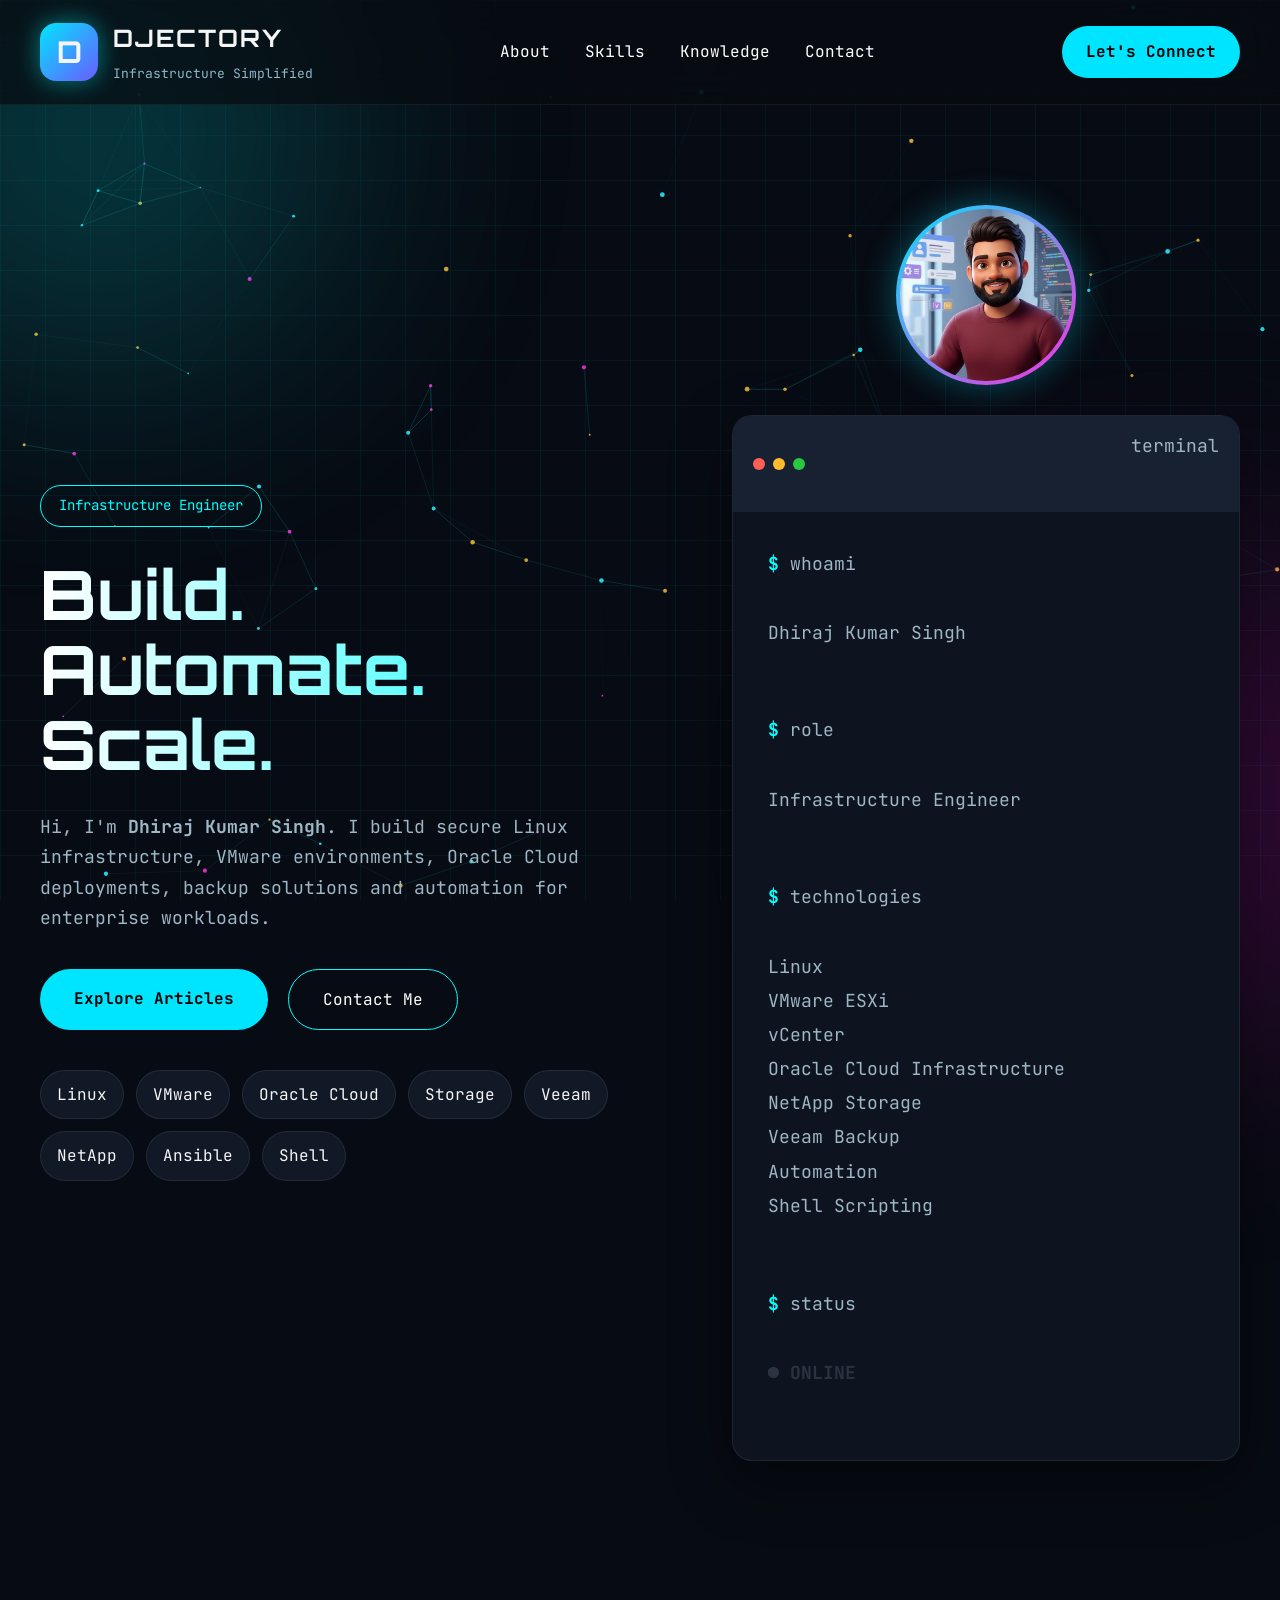
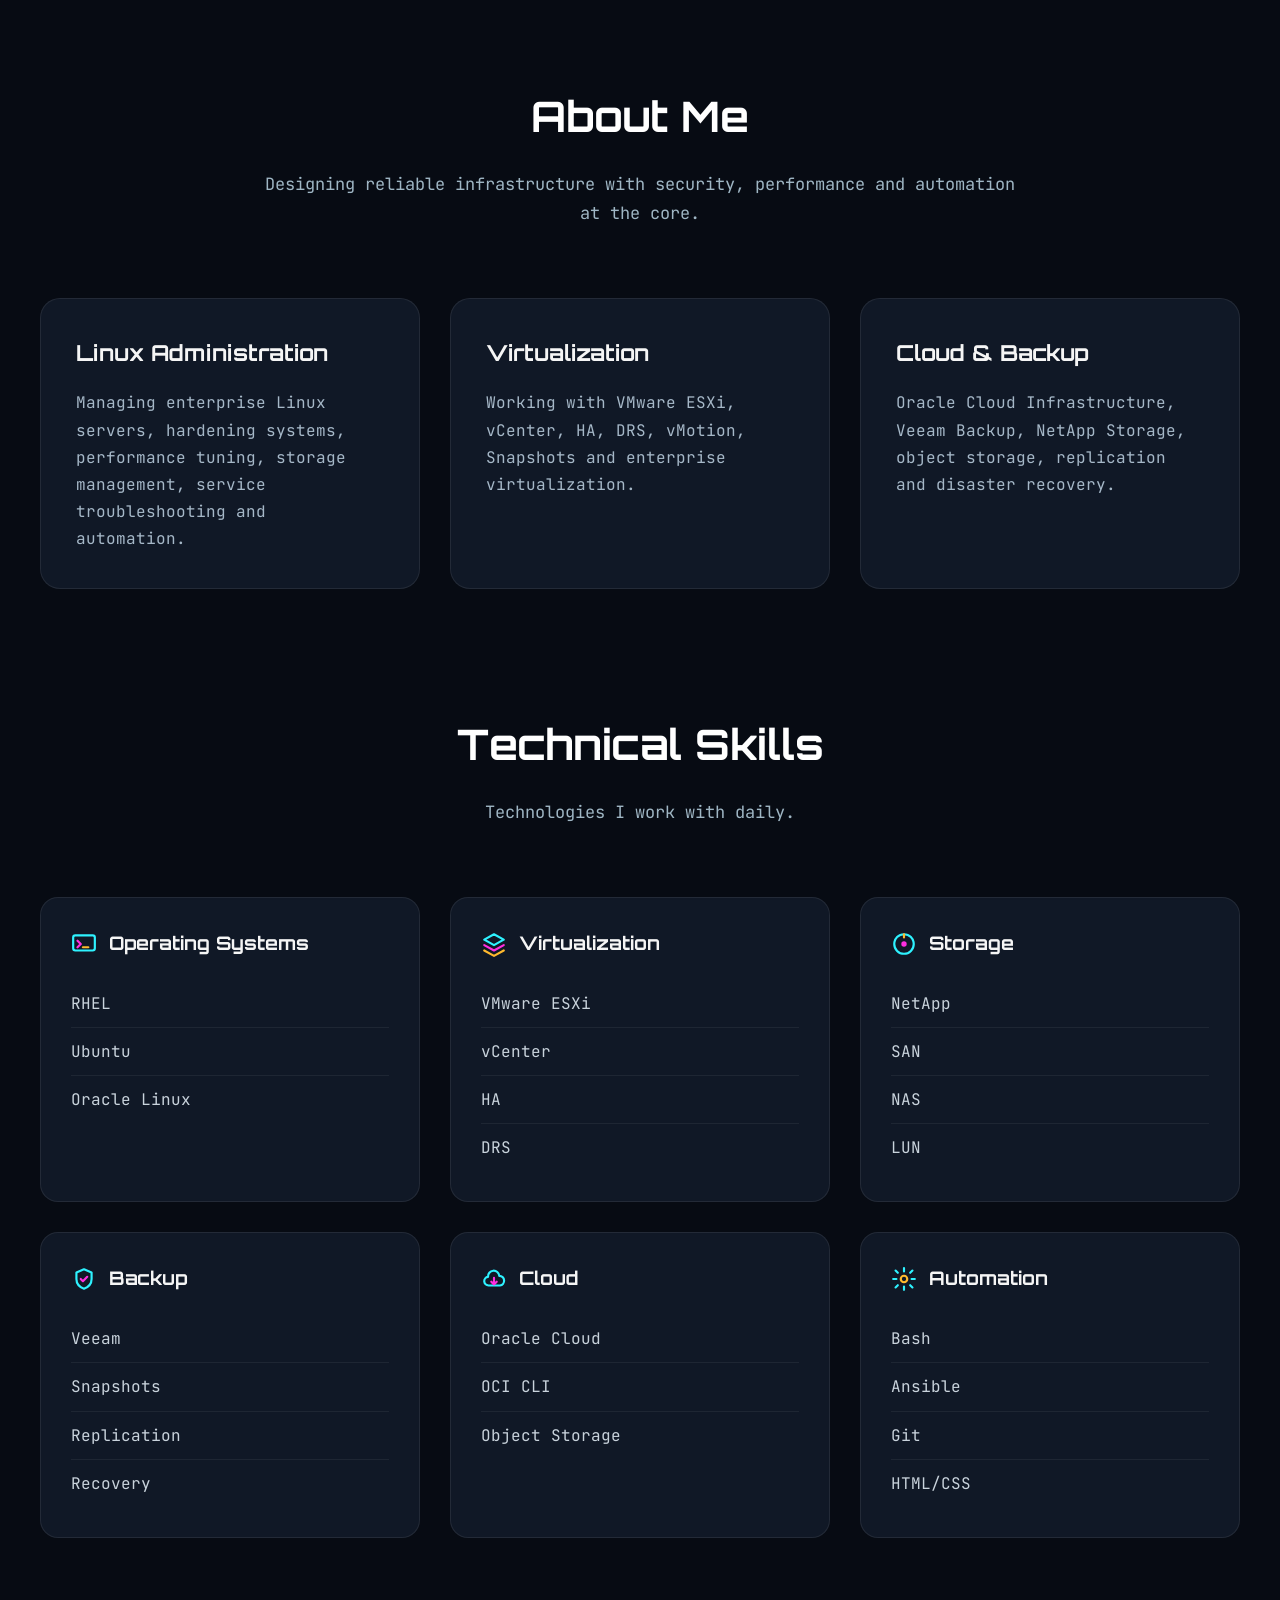
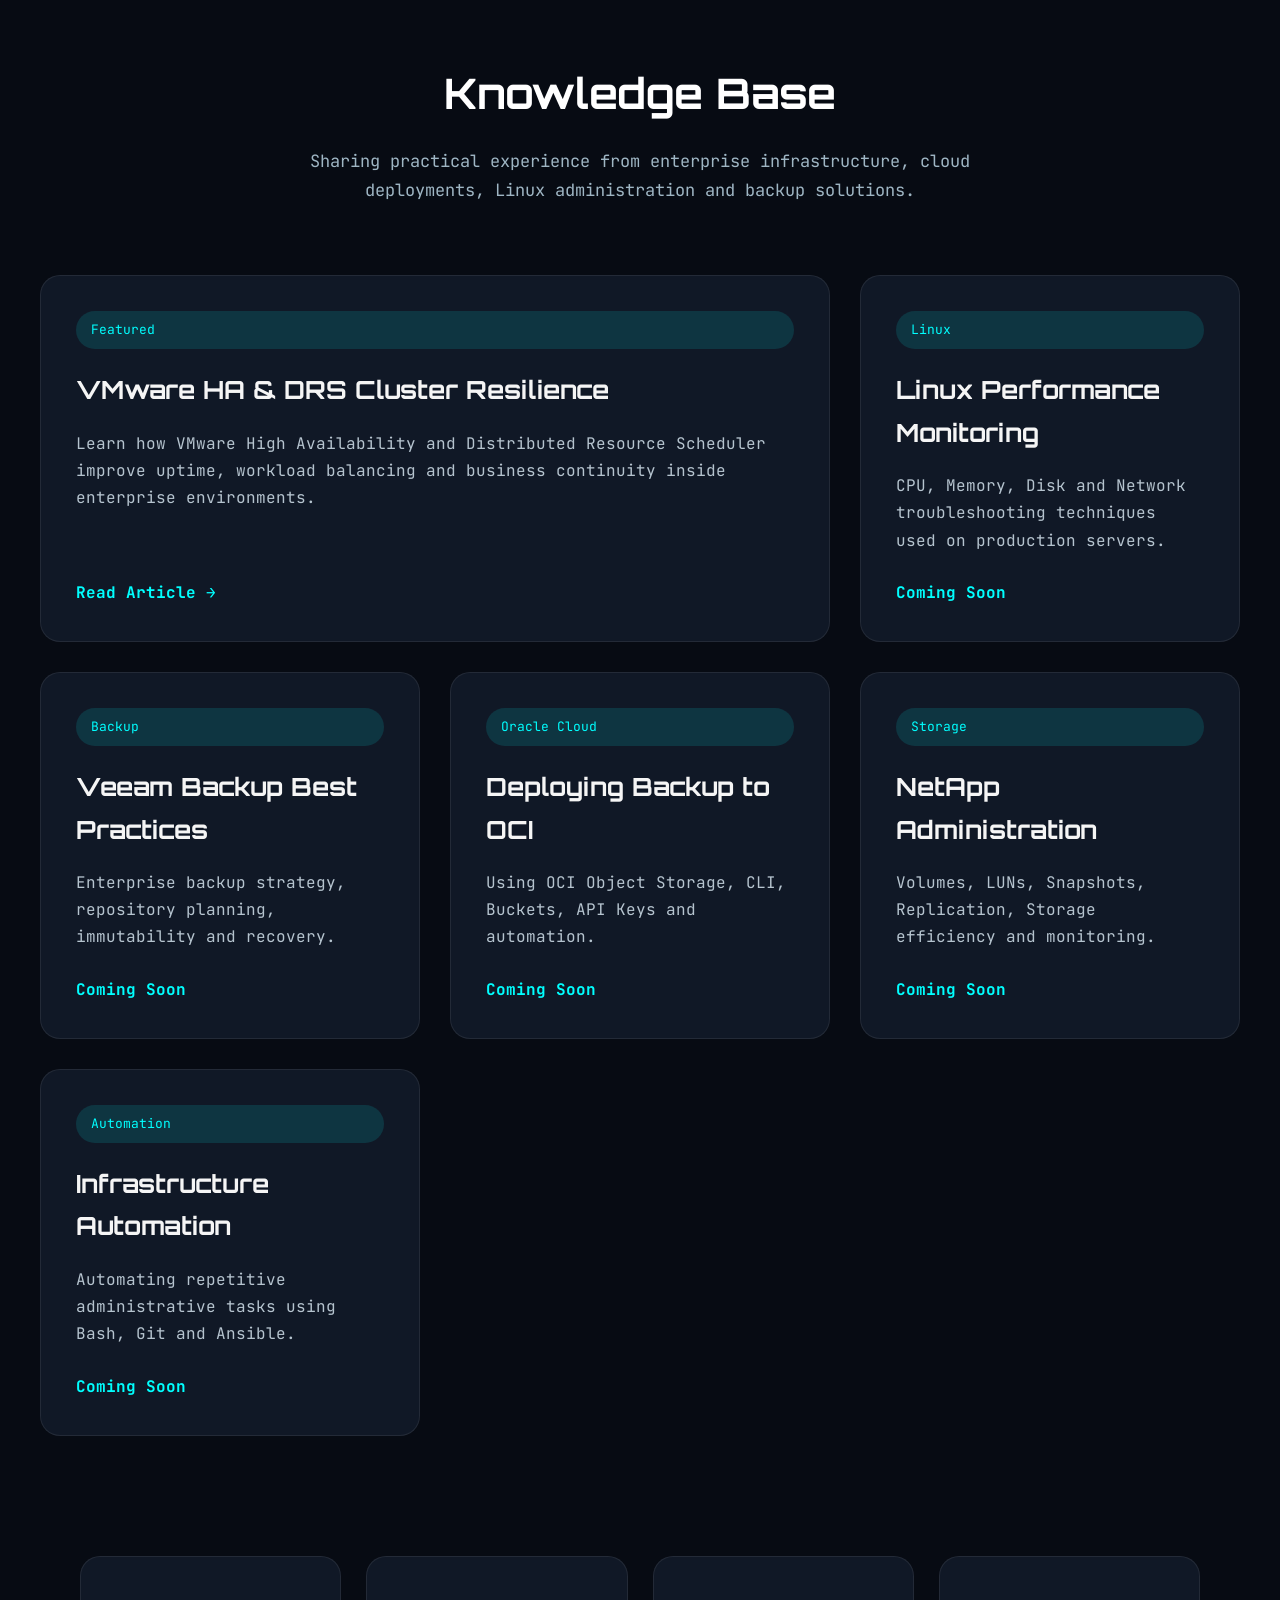
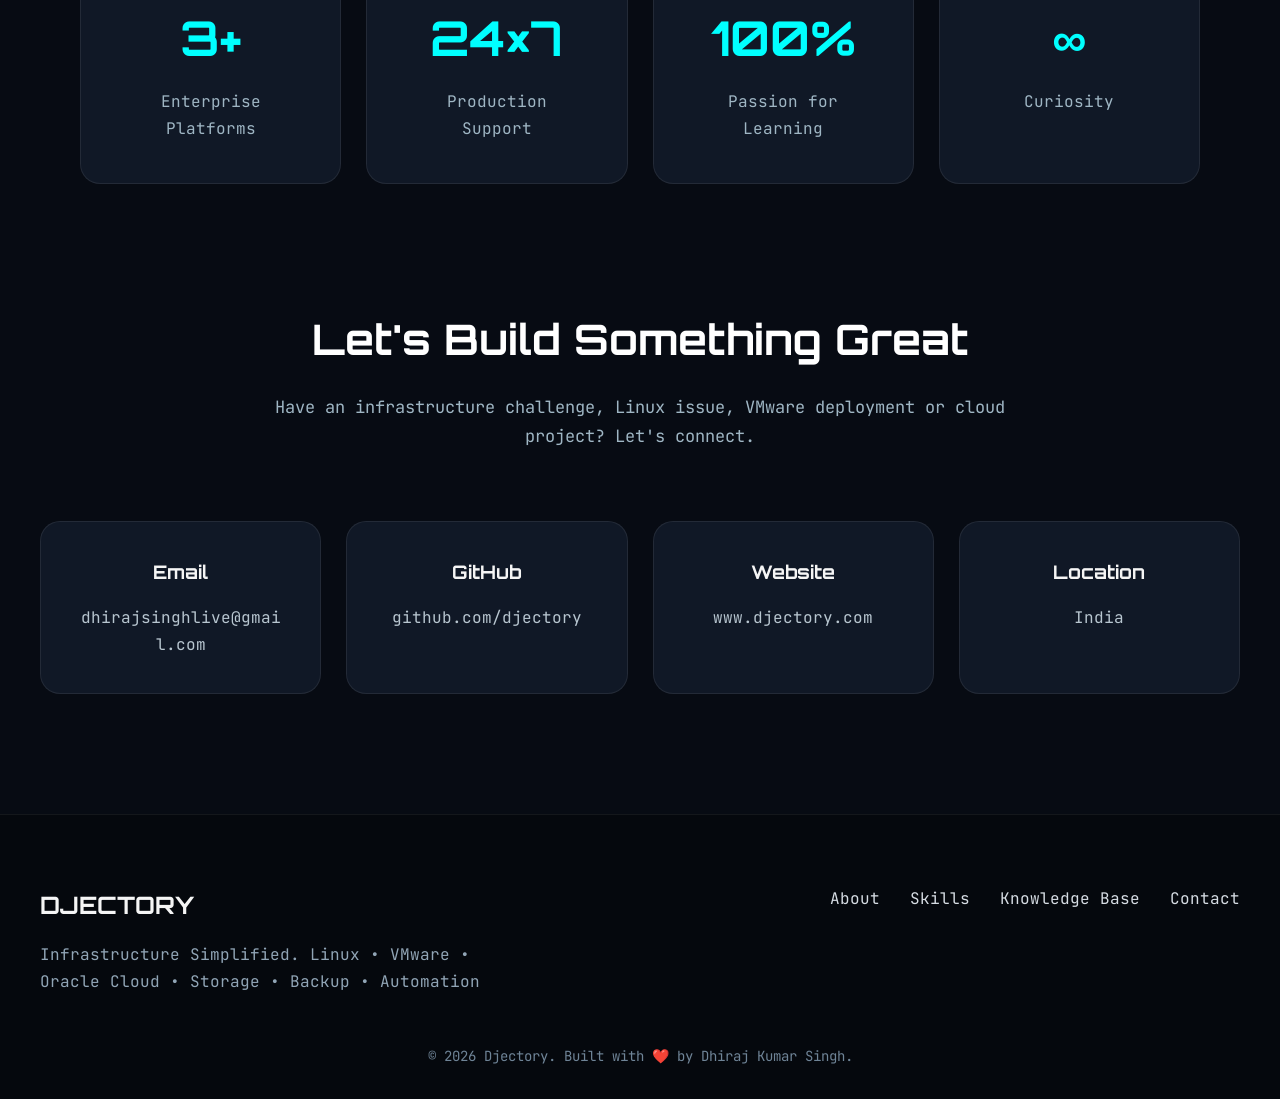
==== commit e5b4861c: "Improve homepage design" ====
--- a/index.html
+++ b/index.html
@@ -18,6 +18,7 @@
 
 <body>
 
+<canvas id="particle-canvas"></canvas>
 <div class="background-grid"></div>
 <div class="glow glow1"></div>
 <div class="glow glow2"></div>
@@ -119,6 +120,12 @@
 
 <div class="hero-right">
 
+<div class="avatar-frame">
+<div class="avatar-frame-inner">
+<img src="assets/images/avatar.png" alt="Dhiraj Kumar Singh">
+</div>
+</div>
+
 <div class="terminal">
 
 <div class="terminal-top">
@@ -273,7 +280,7 @@
 
 <div class="skill-card">
 
-<h3>Operating Systems</h3>
+<h3><svg class="skill-icon-anim icon-pulse" viewBox="0 0 24 24" fill="none" xmlns="http://www.w3.org/2000/svg"><rect x="2" y="4" width="20" height="14" rx="2" stroke="#2ef2ff" stroke-width="2"/><path d="M6 9l3 3-3 3" stroke="#ff2ee0" stroke-width="2" stroke-linecap="round" stroke-linejoin="round"/><line x1="11" y1="15" x2="16" y2="15" stroke="#ffb92e" stroke-width="2" stroke-linecap="round"/></svg>Operating Systems</h3>
 
 <ul>
 
@@ -287,7 +294,7 @@
 
 <div class="skill-card">
 
-<h3>Virtualization</h3>
+<h3><svg class="skill-icon-anim icon-float" viewBox="0 0 24 24" fill="none" xmlns="http://www.w3.org/2000/svg"><path d="M12 3l9 5-9 5-9-5 9-5z" stroke="#2ef2ff" stroke-width="2" stroke-linejoin="round"/><path d="M3 13l9 5 9-5" stroke="#ff2ee0" stroke-width="2" stroke-linecap="round" stroke-linejoin="round"/><path d="M3 18l9 5 9-5" stroke="#ffb92e" stroke-width="2" stroke-linecap="round" stroke-linejoin="round"/></svg>Virtualization</h3>
 
 <ul>
 
@@ -302,7 +309,7 @@
 
 <div class="skill-card">
 
-<h3>Storage</h3>
+<h3><svg class="skill-icon-anim icon-spin" viewBox="0 0 24 24" fill="none" xmlns="http://www.w3.org/2000/svg"><circle cx="12" cy="12" r="9" stroke="#2ef2ff" stroke-width="2"/><circle cx="12" cy="12" r="2.5" fill="#ff2ee0"/><line x1="12" y1="3" x2="12" y2="6" stroke="#ffb92e" stroke-width="2" stroke-linecap="round"/></svg>Storage</h3>
 
 <ul>
 
@@ -317,7 +324,7 @@
 
 <div class="skill-card">
 
-<h3>Backup</h3>
+<h3><svg class="skill-icon-anim icon-pulse" viewBox="0 0 24 24" fill="none" xmlns="http://www.w3.org/2000/svg"><path d="M12 3l7 3v6c0 4.5-3 7.5-7 9-4-1.5-7-4.5-7-9V6l7-3z" stroke="#2ef2ff" stroke-width="2" stroke-linejoin="round"/><path d="M9 12l2 2 4-4" stroke="#ff2ee0" stroke-width="2" stroke-linecap="round" stroke-linejoin="round"/></svg>Backup</h3>
 
 <ul>
 
@@ -332,7 +339,7 @@
 
 <div class="skill-card">
 
-<h3>Cloud</h3>
+<h3><svg class="skill-icon-anim icon-float" viewBox="0 0 24 24" fill="none" xmlns="http://www.w3.org/2000/svg"><path d="M7 18a4 4 0 01-.5-7.97A5 5 0 0116.9 9.05 4.5 4.5 0 0117.5 18H7z" stroke="#2ef2ff" stroke-width="2" stroke-linejoin="round"/><path d="M12 11v6M9.5 14.5L12 17l2.5-2.5" stroke="#ff2ee0" stroke-width="2" stroke-linecap="round" stroke-linejoin="round"/></svg>Cloud</h3>
 
 <ul>
 
@@ -346,7 +353,7 @@
 
 <div class="skill-card">
 
-<h3>Automation</h3>
+<h3><svg class="skill-icon-anim icon-spin" viewBox="0 0 24 24" fill="none" xmlns="http://www.w3.org/2000/svg"><circle cx="12" cy="12" r="3" stroke="#ffb92e" stroke-width="2"/><path d="M12 2v3M12 19v3M4.2 4.2l2.1 2.1M17.7 17.7l2.1 2.1M2 12h3M19 12h3M4.2 19.8l2.1-2.1M17.7 6.3l2.1-2.1" stroke="#2ef2ff" stroke-width="2" stroke-linecap="round"/></svg>Automation</h3>
 
 <ul>
 
--- a/assets/css/style.css
+++ b/assets/css/style.css
@@ -33,6 +33,22 @@
 BACKGROUND
 ==========================*/
 
+#particle-canvas{
+
+position:fixed;
+
+inset:0;
+
+width:100%;
+
+height:100%;
+
+z-index:-5;
+
+pointer-events:none;
+
+}
+
 .background-grid{
 
 position:fixed;
@@ -424,6 +440,64 @@
 }
 
 /*=========================
+AVATAR FRAME
+==========================*/
+
+.avatar-frame{
+
+width:180px;
+
+height:180px;
+
+margin:0 auto 30px;
+
+border-radius:50%;
+
+padding:4px;
+
+background:linear-gradient(135deg,#00e5ff,#ff2ee0);
+
+box-shadow:0 0 35px rgba(0,229,255,.35);
+
+animation:avatarPulse 3.5s ease-in-out infinite;
+
+}
+
+.avatar-frame-inner{
+
+width:100%;
+
+height:100%;
+
+border-radius:50%;
+
+overflow:hidden;
+
+background:#0d131f;
+
+}
+
+.avatar-frame-inner img{
+
+width:100%;
+
+height:100%;
+
+object-fit:cover;
+
+display:block;
+
+}
+
+@keyframes avatarPulse{
+
+0%,100%{ box-shadow:0 0 25px rgba(0,229,255,.3); }
+
+50%{ box-shadow:0 0 45px rgba(255,46,224,.4); }
+
+}
+
+/*=========================
 TERMINAL
 ==========================*/
 
@@ -518,6 +592,56 @@
 font-weight:bold;
 
 }
+/*=========================
+ANIMATED SKILL ICONS
+==========================*/
+
+.skill-icon-anim{
+
+display:inline-flex;
+
+vertical-align:middle;
+
+margin-right:12px;
+
+width:26px;
+
+height:26px;
+
+}
+
+.skill-card h3, .about-card h3{
+
+display:flex;
+
+align-items:center;
+
+}
+
+@keyframes spinSlow{
+    from{ transform:rotate(0deg); }
+    to{ transform:rotate(360deg); }
+}
+
+@keyframes pulseGlow{
+    0%,100%{ opacity:1; transform:scale(1); }
+    50%{ opacity:.55; transform:scale(1.15); }
+}
+
+@keyframes floatIcon{
+    0%,100%{ transform:translateY(0px); }
+    50%{ transform:translateY(-5px); }
+}
+
+@keyframes dashFlow{
+    to{ stroke-dashoffset:-24; }
+}
+
+.icon-spin{ animation:spinSlow 6s linear infinite; transform-origin:center; }
+.icon-pulse{ animation:pulseGlow 2.2s ease-in-out infinite; transform-origin:center; }
+.icon-float{ animation:floatIcon 3s ease-in-out infinite; }
+.icon-flow{ stroke-dasharray:6 6; animation:dashFlow 1.2s linear infinite; }
+
 /*=========================
 SECTIONS
 ==========================*/
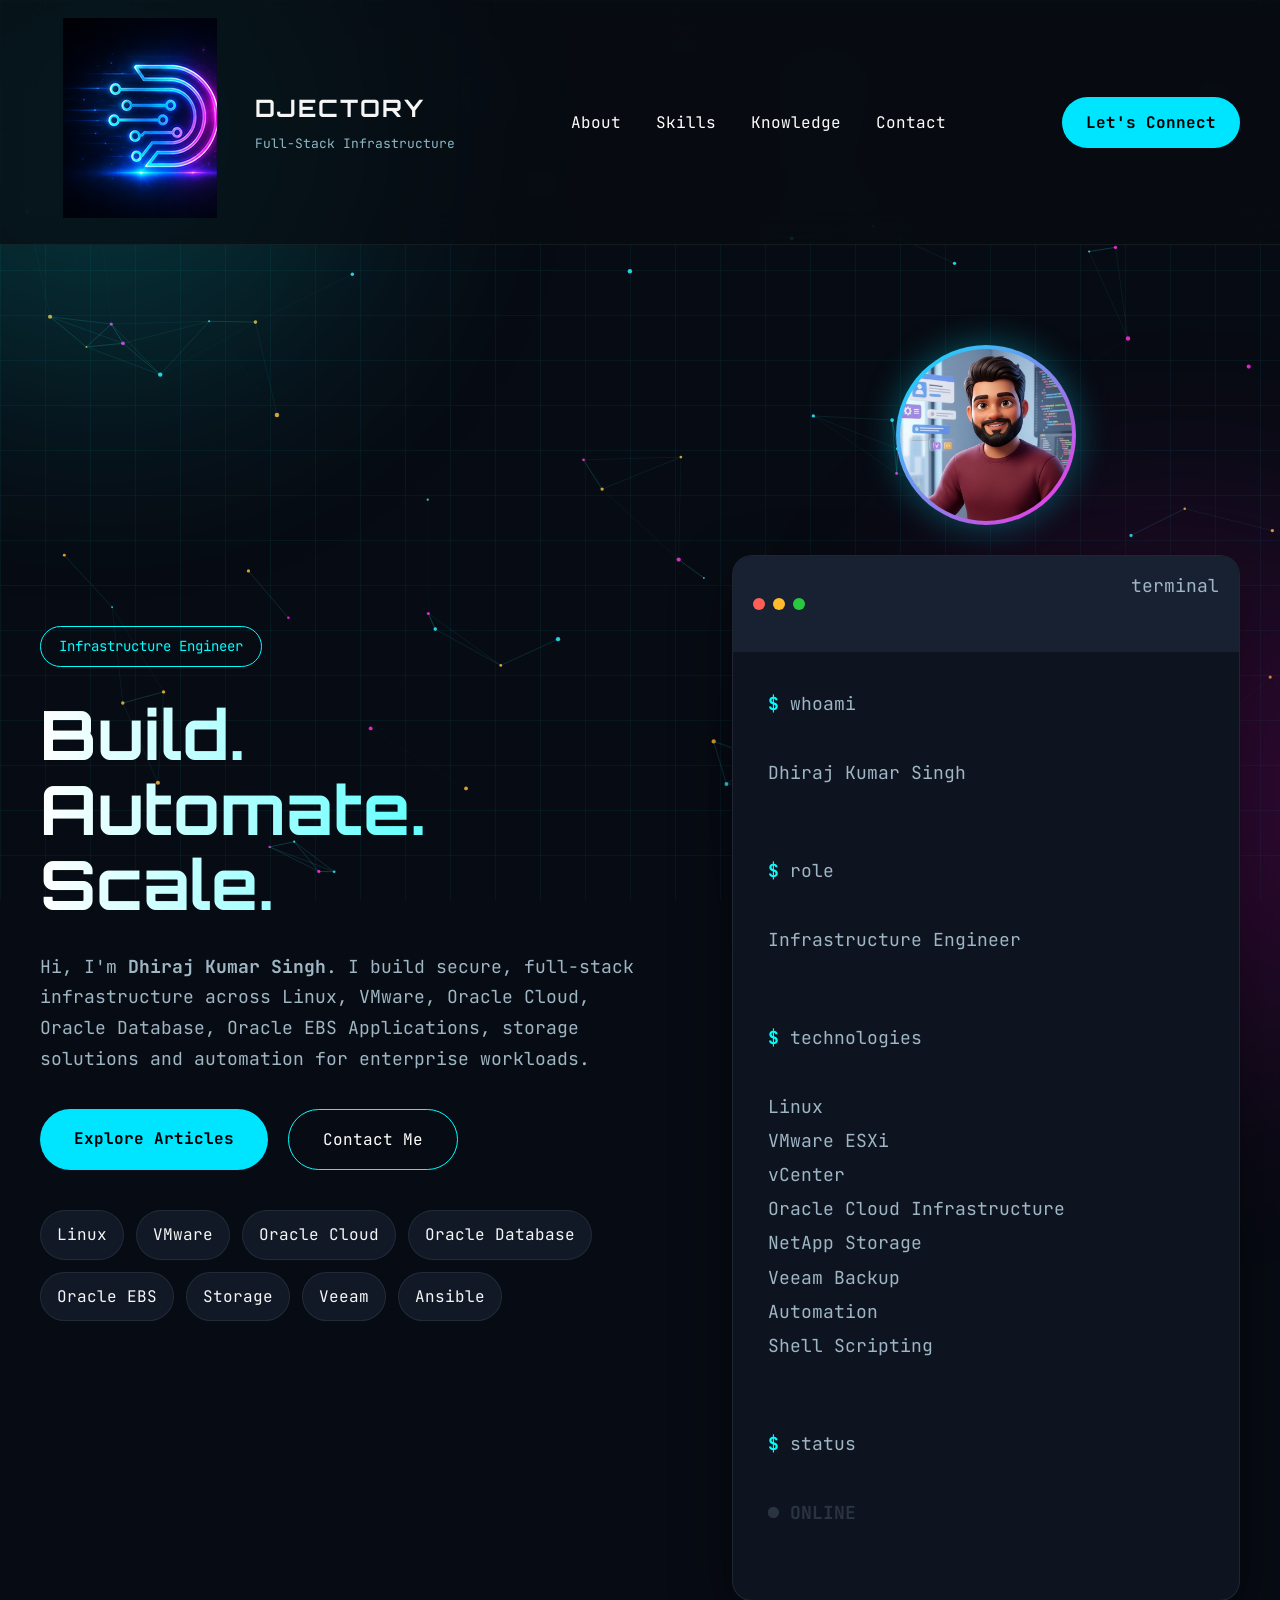
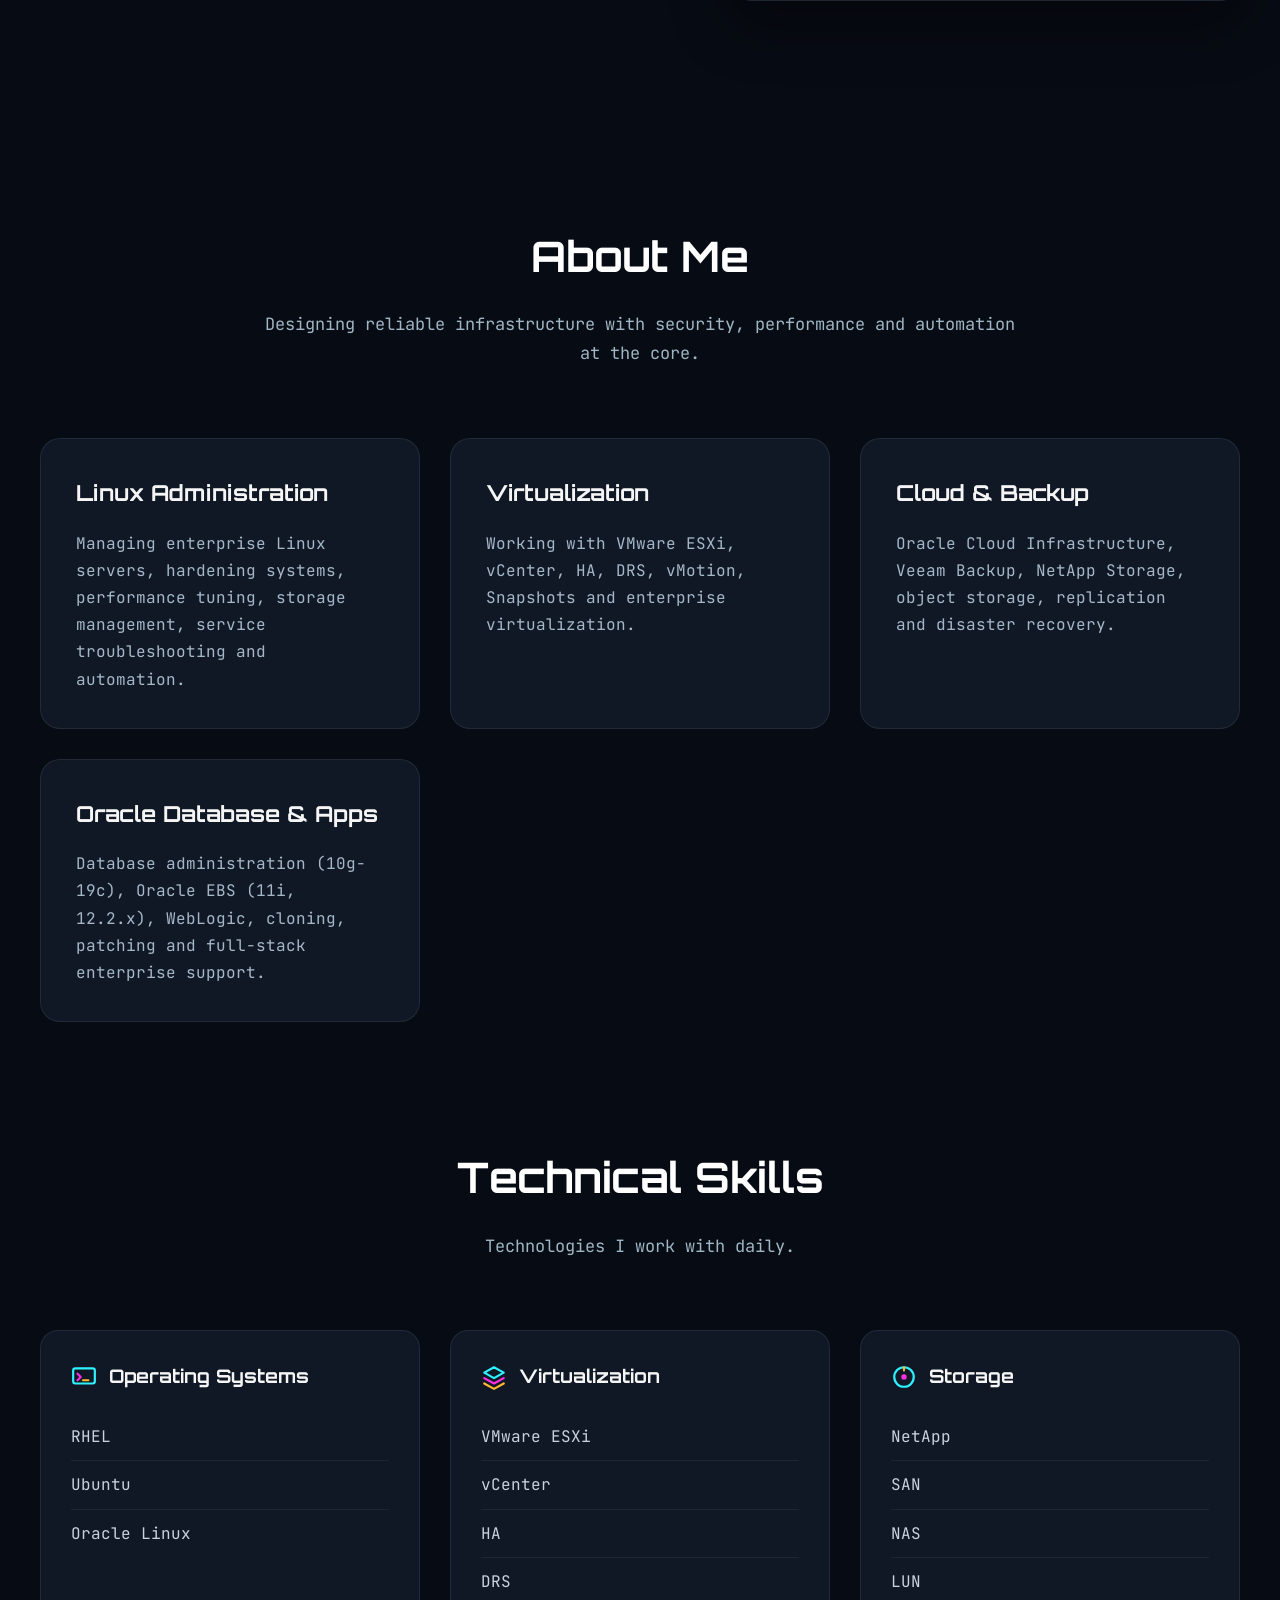
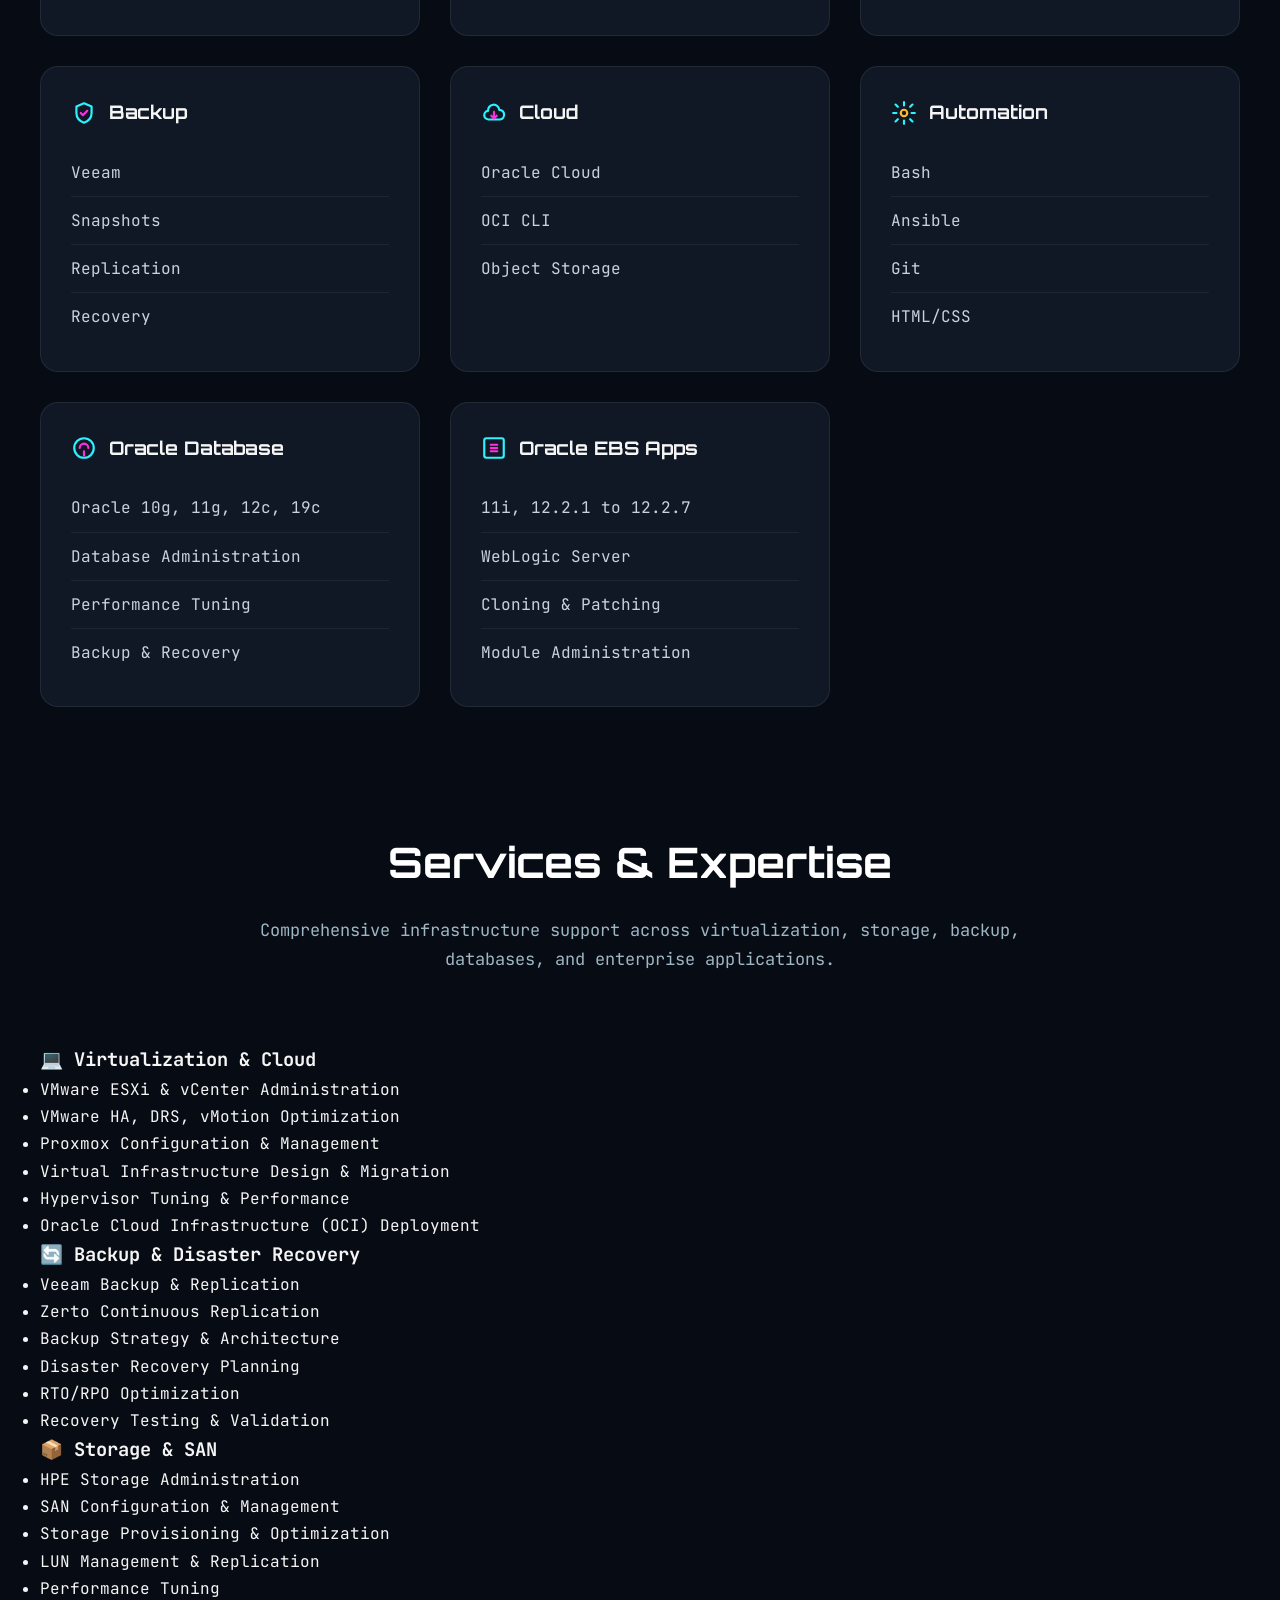
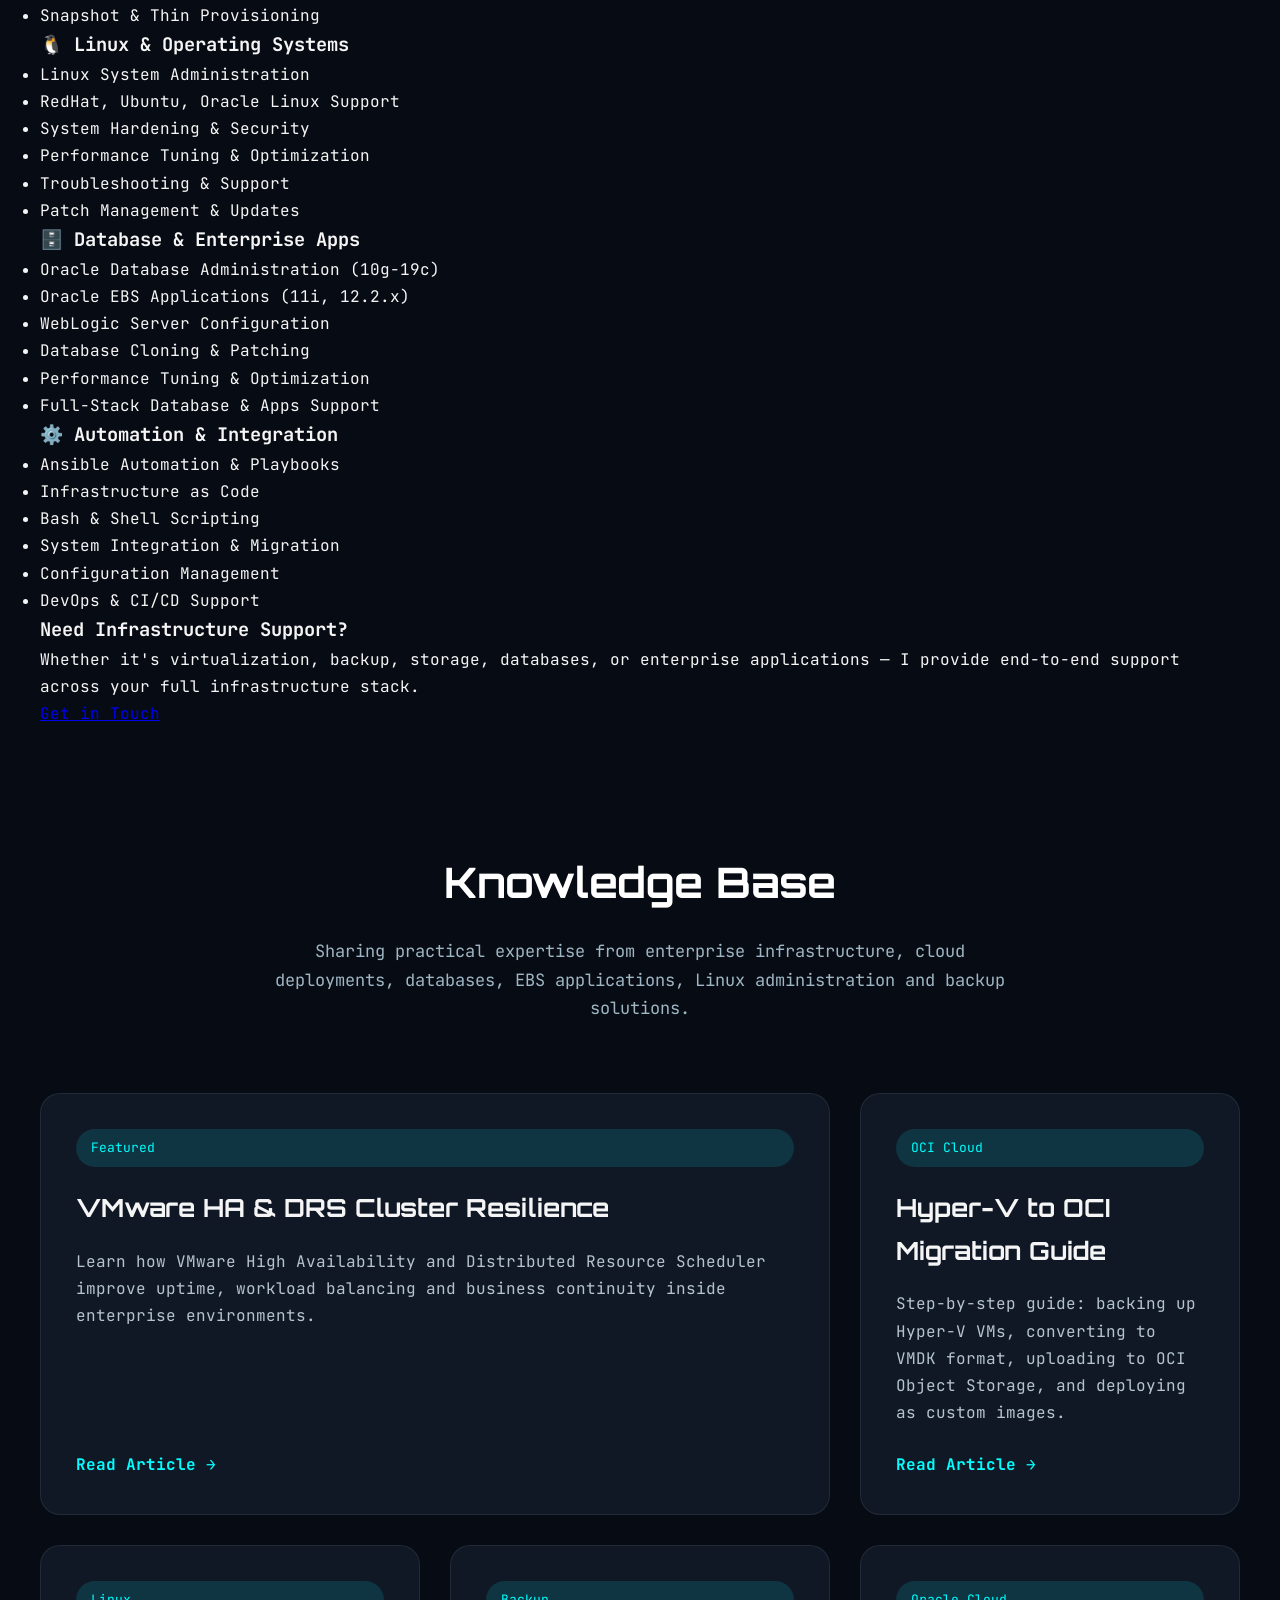
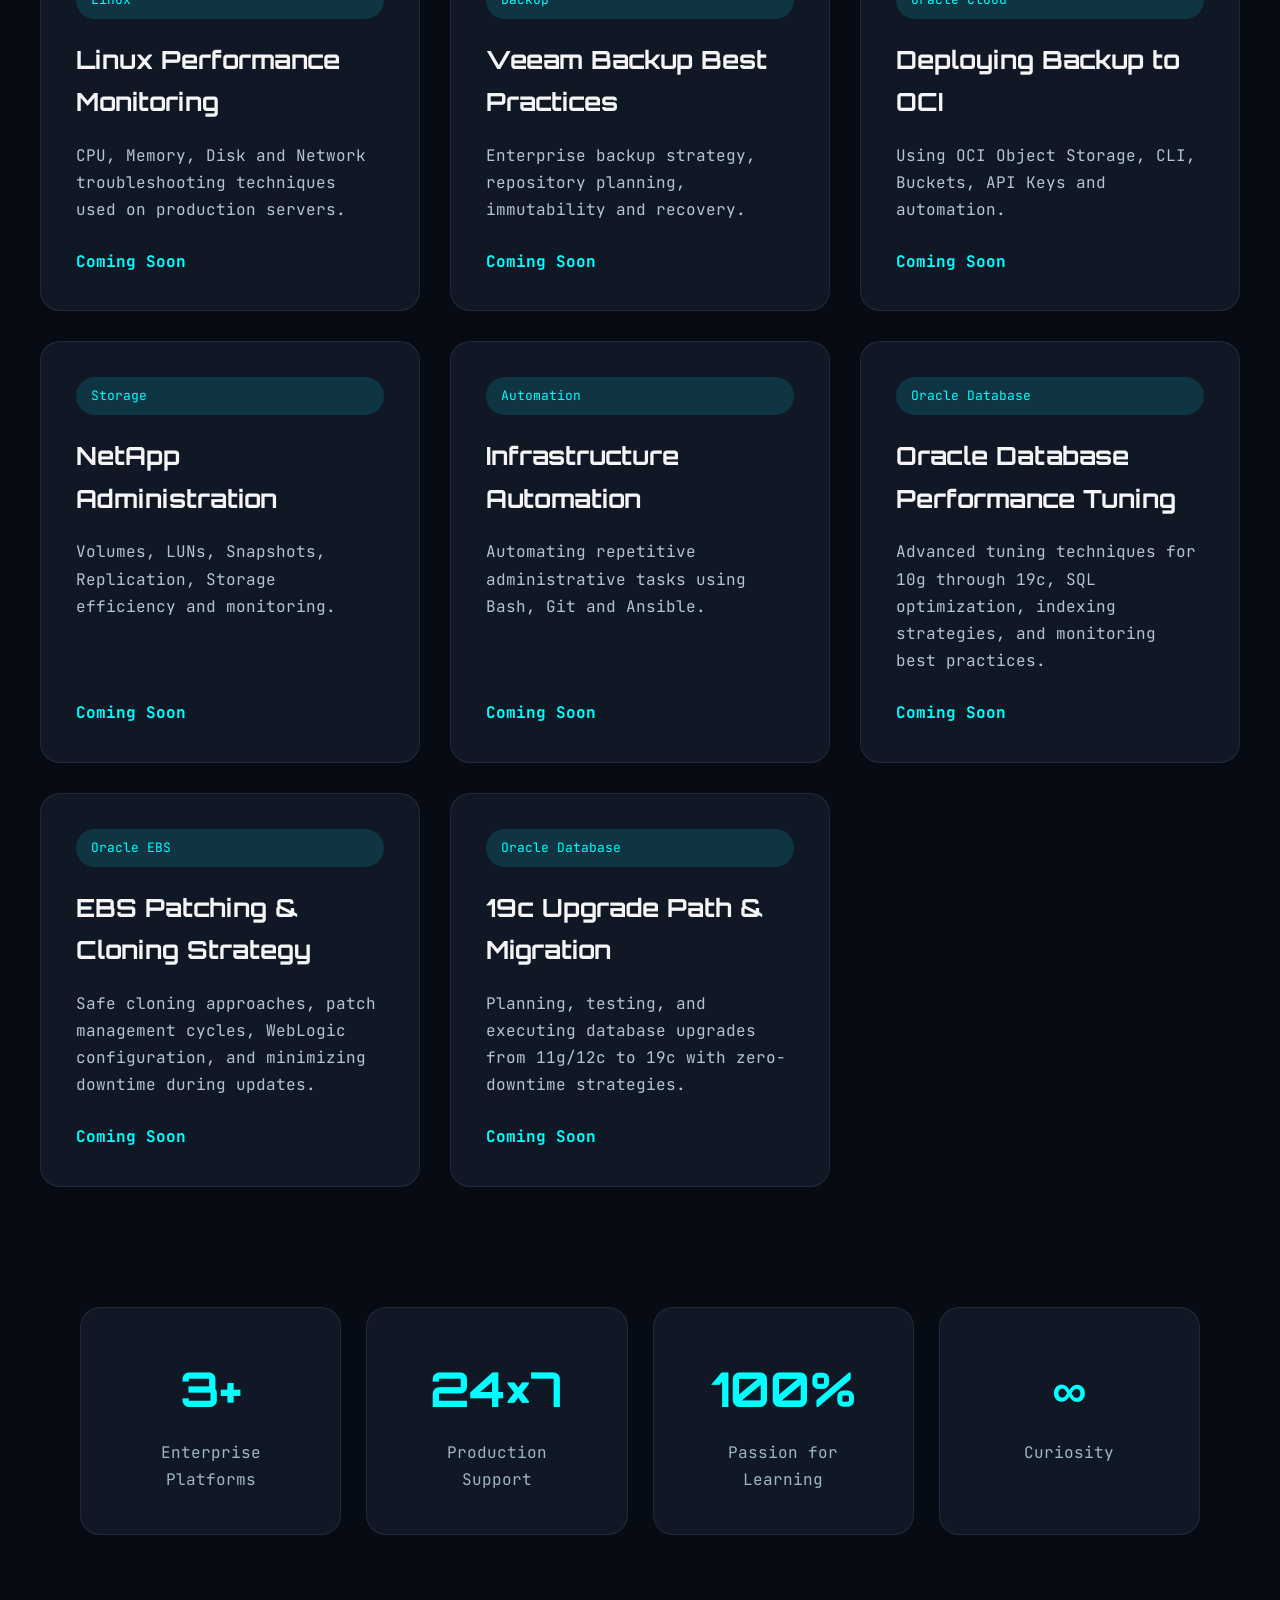
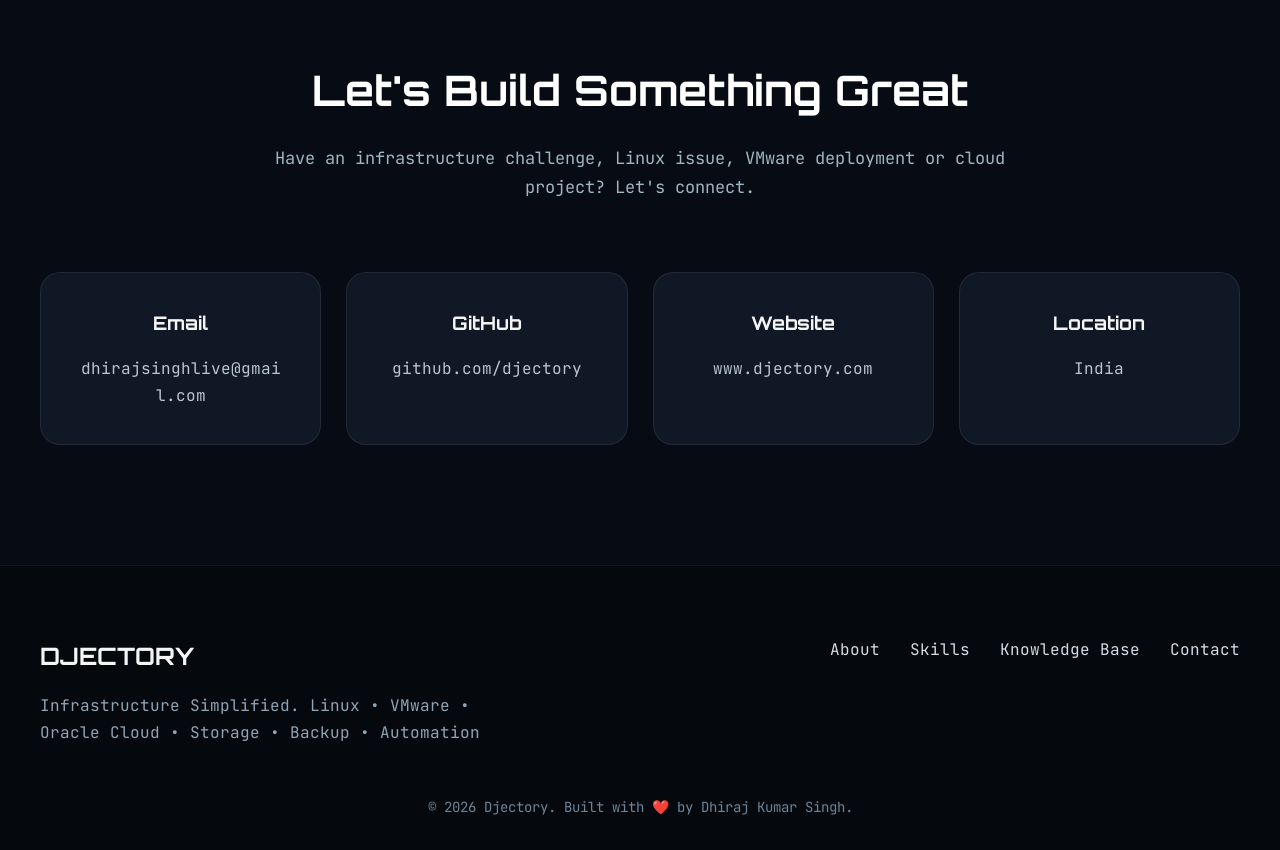
==== commit c569545b: "Add: Hyper-V to OCI Migration blog article" ====
--- a/index.html
+++ b/index.html
@@ -3,10 +3,10 @@
 <head>
     <meta charset="UTF-8">
     <meta name="viewport" content="width=device-width, initial-scale=1.0">
-    <title>Djectory | Infrastructure Simplified</title>
+    <title>Djectory | Full-Stack Infrastructure: Linux, VMware, Oracle Database, Oracle EBS</title>
 
     <meta name="description"
-        content="Linux | VMware | Oracle Cloud | Backup | Storage | Automation">
+        content="Full-stack infrastructure engineering: Linux | VMware | Oracle Cloud | Oracle Database (10g-19c) | Oracle EBS (11i, 12.2.x) | Storage | Backup | Automation">
 
     <link rel="preconnect" href="https://fonts.googleapis.com">
     <link rel="preconnect" href="https://fonts.gstatic.com" crossorigin>
@@ -29,13 +29,14 @@
 
 <div class="logo">
 
-<div class="logo-icon">
-D
+<div class="logo-icon-new">
+<!-- D mark neon logo -->
+<img src="assets/images/logo-d-mark-navbar.png" alt="Djectory Logo" style="width:100%; height:100%;">
 </div>
 
 <div class="logo-text">
 <h2>DJECTORY</h2>
-<span>Infrastructure Simplified</span>
+<span>Full-Stack Infrastructure</span>
 </div>
 
 </div>
@@ -81,9 +82,7 @@
 
 Hi, I'm <strong>Dhiraj Kumar Singh</strong>.
 
-I build secure Linux infrastructure, VMware environments,
-Oracle Cloud deployments, backup solutions and automation
-for enterprise workloads.
+I build secure, full-stack infrastructure across Linux, VMware, Oracle Cloud, Oracle Database, Oracle EBS Applications, storage solutions and automation for enterprise workloads.
 
 </p>
 
@@ -108,11 +107,11 @@
 <span>Linux</span>
 <span>VMware</span>
 <span>Oracle Cloud</span>
+<span>Oracle Database</span>
+<span>Oracle EBS</span>
 <span>Storage</span>
 <span>Veeam</span>
-<span>NetApp</span>
 <span>Ansible</span>
-<span>Shell</span>
 
 </div>
 
@@ -258,6 +257,23 @@
 
 </div>
 
+<div class="about-card">
+
+<h3>Oracle Database & Apps</h3>
+
+<p>
+
+Database administration (10g-19c),
+Oracle EBS (11i, 12.2.x),
+WebLogic,
+cloning,
+patching
+and full-stack enterprise support.
+
+</p>
+
+</div>
+
 </div>
 
 </section>
@@ -366,9 +382,173 @@
 
 </div>
 
+<div class="skill-card">
+
+<h3><svg class="skill-icon-anim icon-pulse" viewBox="0 0 24 24" fill="none" xmlns="http://www.w3.org/2000/svg"><circle cx="12" cy="12" r="9" stroke="#2ef2ff" stroke-width="2"/><path d="M8 12c0-2.2 1.8-4 4-4s4 1.8 4 4M12 15v4" stroke="#ff2ee0" stroke-width="2" stroke-linecap="round"/></svg>Oracle Database</h3>
+
+<ul>
+
+<li>Oracle 10g, 11g, 12c, 19c</li>
+<li>Database Administration</li>
+<li>Performance Tuning</li>
+<li>Backup & Recovery</li>
+
+</ul>
+
+</div>
+
+<div class="skill-card">
+
+<h3><svg class="skill-icon-anim icon-float" viewBox="0 0 24 24" fill="none" xmlns="http://www.w3.org/2000/svg"><rect x="3" y="3" width="18" height="18" rx="2" stroke="#2ef2ff" stroke-width="2"/><path d="M9 9h6M9 15h6M9 12h6" stroke="#ff2ee0" stroke-width="2" stroke-linecap="round"/></svg>Oracle EBS Apps</h3>
+
+<ul>
+
+<li>11i, 12.2.1 to 12.2.7</li>
+<li>WebLogic Server</li>
+<li>Cloning & Patching</li>
+<li>Module Administration</li>
+
+</ul>
+
+</div>
+
 </div>
 
 </section>
+</section>
+
+<section id="services" class="section">
+
+<div class="section-title">
+
+<h2>Services & Expertise</h2>
+
+<p>
+
+Comprehensive infrastructure support across virtualization, storage, backup, databases, and enterprise applications.
+
+</p>
+
+</div>
+
+<div class="services-comprehensive">
+
+<div class="service-category">
+
+<h3 class="category-title">💻 Virtualization & Cloud</h3>
+
+<ul class="service-items">
+
+<li>VMware ESXi & vCenter Administration</li>
+<li>VMware HA, DRS, vMotion Optimization</li>
+<li>Proxmox Configuration & Management</li>
+<li>Virtual Infrastructure Design & Migration</li>
+<li>Hypervisor Tuning & Performance</li>
+<li>Oracle Cloud Infrastructure (OCI) Deployment</li>
+
+</ul>
+
+</div>
+
+<div class="service-category">
+
+<h3 class="category-title">🔄 Backup & Disaster Recovery</h3>
+
+<ul class="service-items">
+
+<li>Veeam Backup & Replication</li>
+<li>Zerto Continuous Replication</li>
+<li>Backup Strategy & Architecture</li>
+<li>Disaster Recovery Planning</li>
+<li>RTO/RPO Optimization</li>
+<li>Recovery Testing & Validation</li>
+
+</ul>
+
+</div>
+
+<div class="service-category">
+
+<h3 class="category-title">📦 Storage & SAN</h3>
+
+<ul class="service-items">
+
+<li>HPE Storage Administration</li>
+<li>SAN Configuration & Management</li>
+<li>Storage Provisioning & Optimization</li>
+<li>LUN Management & Replication</li>
+<li>Performance Tuning</li>
+<li>Snapshot & Thin Provisioning</li>
+
+</ul>
+
+</div>
+
+<div class="service-category">
+
+<h3 class="category-title">🐧 Linux & Operating Systems</h3>
+
+<ul class="service-items">
+
+<li>Linux System Administration</li>
+<li>RedHat, Ubuntu, Oracle Linux Support</li>
+<li>System Hardening & Security</li>
+<li>Performance Tuning & Optimization</li>
+<li>Troubleshooting & Support</li>
+<li>Patch Management & Updates</li>
+
+</ul>
+
+</div>
+
+<div class="service-category">
+
+<h3 class="category-title">🗄️ Database & Enterprise Apps</h3>
+
+<ul class="service-items">
+
+<li>Oracle Database Administration (10g-19c)</li>
+<li>Oracle EBS Applications (11i, 12.2.x)</li>
+<li>WebLogic Server Configuration</li>
+<li>Database Cloning & Patching</li>
+<li>Performance Tuning & Optimization</li>
+<li>Full-Stack Database & Apps Support</li>
+
+</ul>
+
+</div>
+
+<div class="service-category">
+
+<h3 class="category-title">⚙️ Automation & Integration</h3>
+
+<ul class="service-items">
+
+<li>Ansible Automation & Playbooks</li>
+<li>Infrastructure as Code</li>
+<li>Bash & Shell Scripting</li>
+<li>System Integration & Migration</li>
+<li>Configuration Management</li>
+<li>DevOps & CI/CD Support</li>
+
+</ul>
+
+</div>
+
+</div>
+
+<div class="services-cta">
+
+<h3>Need Infrastructure Support?</h3>
+
+<p>Whether it's virtualization, backup, storage, databases, or enterprise applications — I provide end-to-end support across your full infrastructure stack.</p>
+
+<a href="#contact" class="btn-inquiry">Get in Touch</a>
+
+</div>
+
+</section>
+
 <section id="knowledge" class="section">
 
 <div class="section-title">
@@ -377,8 +557,7 @@
 
 <p>
 
-Sharing practical experience from enterprise infrastructure,
-cloud deployments, Linux administration and backup solutions.
+Sharing practical expertise from enterprise infrastructure, cloud deployments, databases, EBS applications, Linux administration and backup solutions.
 
 </p>
 
@@ -409,6 +588,34 @@
 </p>
 
 <a href="blog/vmware-ha-drs-cluster-resilience.html">
+
+Read Article →
+
+</a>
+
+</article>
+
+<article class="blog-card">
+
+<span class="category">
+
+OCI Cloud
+
+</span>
+
+<h3>
+
+Hyper-V to OCI Migration Guide
+
+</h3>
+
+<p>
+
+Step-by-step guide: backing up Hyper-V VMs, converting to VMDK format, uploading to OCI Object Storage, and deploying as custom images.
+
+</p>
+
+<a href="blog/hyperv-to-oci-migration.html">
 
 Read Article →
 
@@ -566,6 +773,90 @@
 
 </article>
 
+<article class="blog-card">
+
+<span class="category">
+
+Oracle Database
+
+</span>
+
+<h3>
+
+Oracle Database Performance Tuning
+
+</h3>
+
+<p>
+
+Advanced tuning techniques for 10g through 19c, SQL optimization, indexing strategies, and monitoring best practices.
+
+</p>
+
+<a href="#">
+
+Coming Soon
+
+</a>
+
+</article>
+
+<article class="blog-card">
+
+<span class="category">
+
+Oracle EBS
+
+</span>
+
+<h3>
+
+EBS Patching & Cloning Strategy
+
+</h3>
+
+<p>
+
+Safe cloning approaches, patch management cycles, WebLogic configuration, and minimizing downtime during updates.
+
+</p>
+
+<a href="#">
+
+Coming Soon
+
+</a>
+
+</article>
+
+<article class="blog-card">
+
+<span class="category">
+
+Oracle Database
+
+</span>
+
+<h3>
+
+19c Upgrade Path & Migration
+
+</h3>
+
+<p>
+
+Planning, testing, and executing database upgrades from 11g/12c to 19c with zero-downtime strategies.
+
+</p>
+
+<a href="#">
+
+Coming Soon
+
+</a>
+
+</article>
+
 </div>
 
 </section>
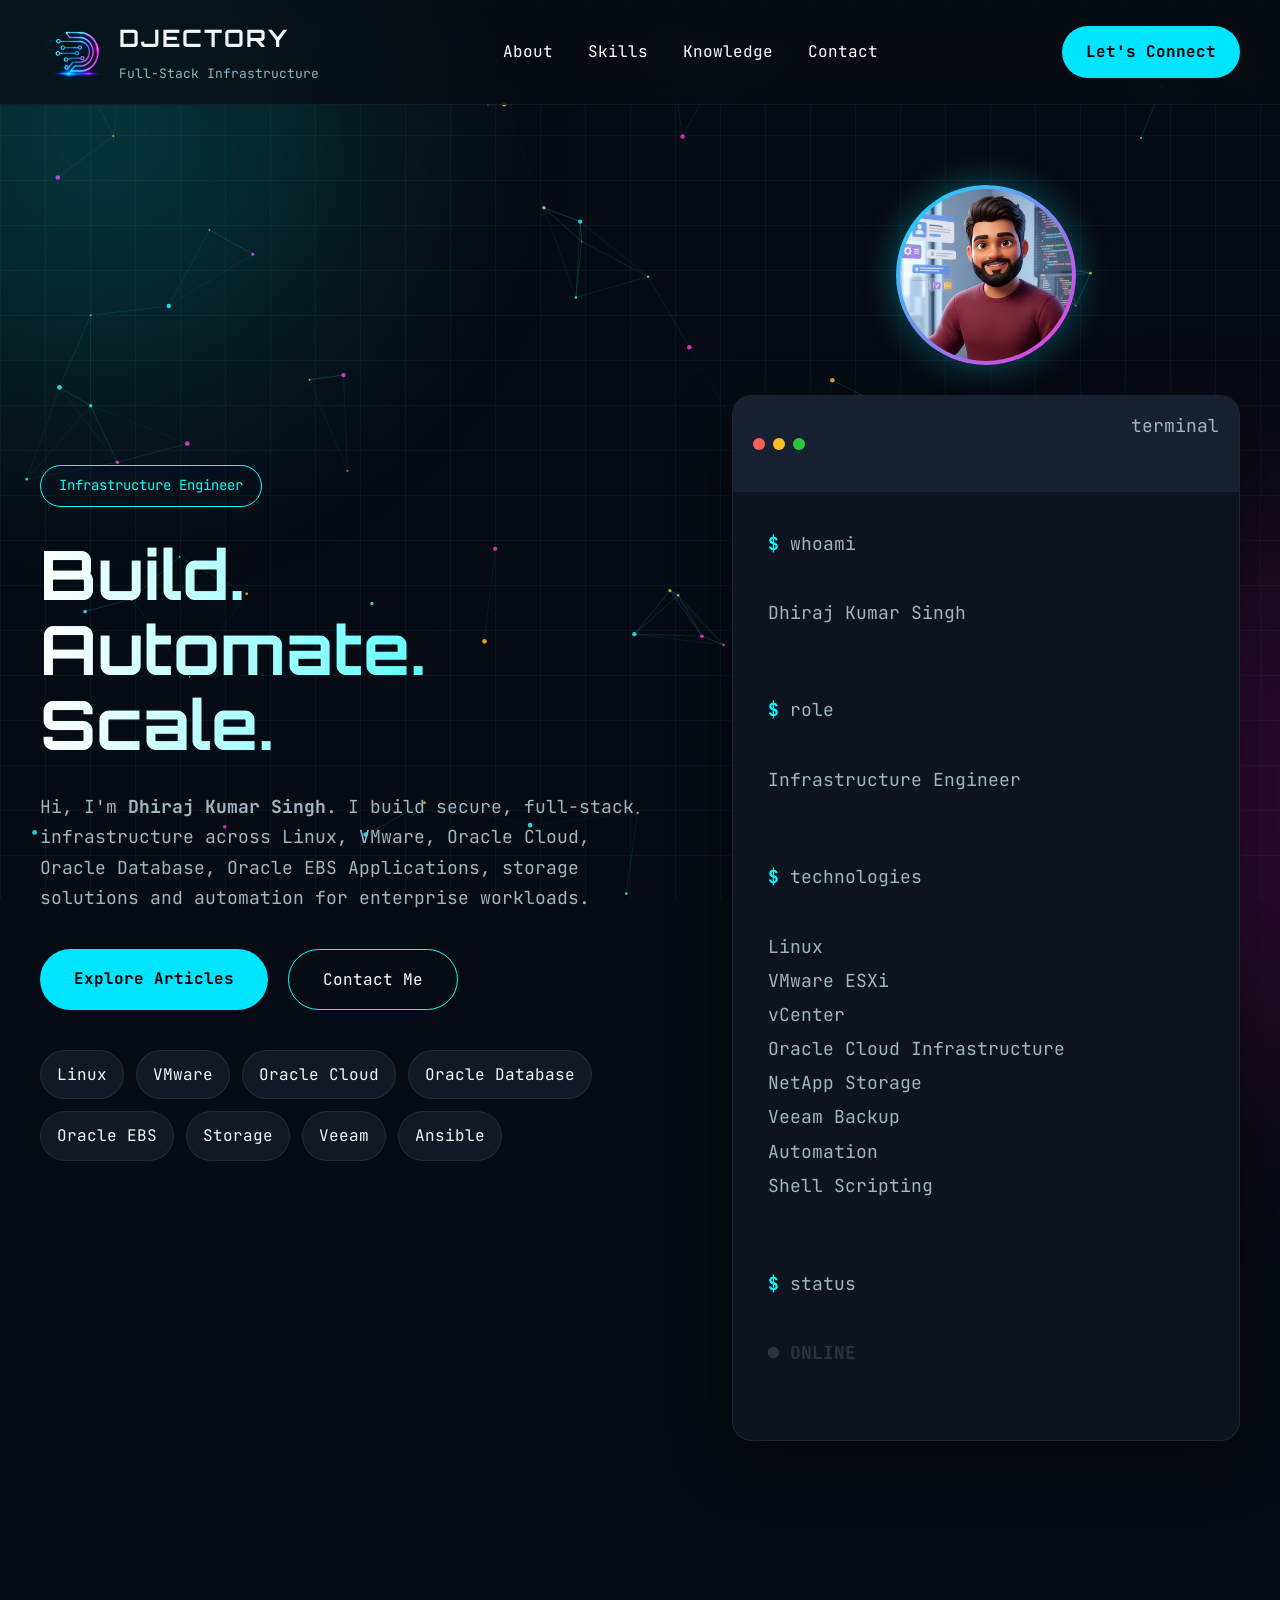
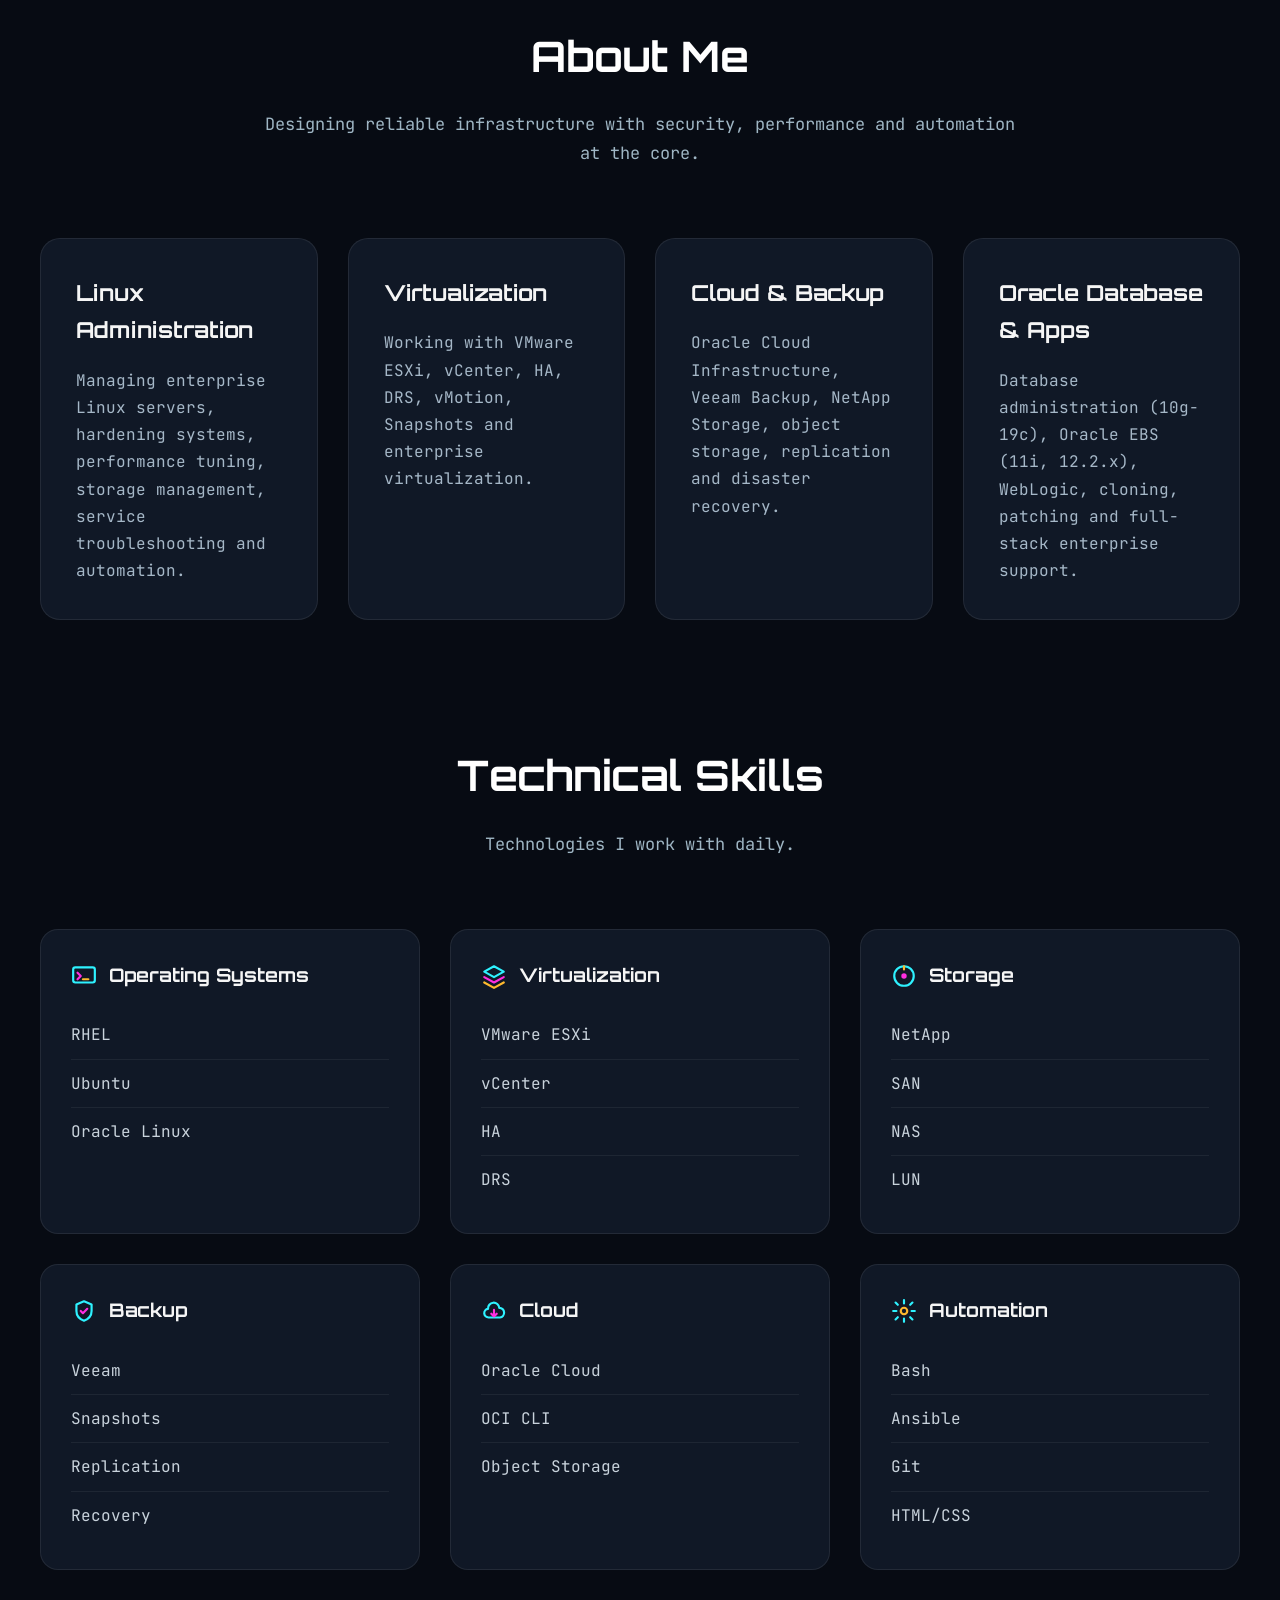
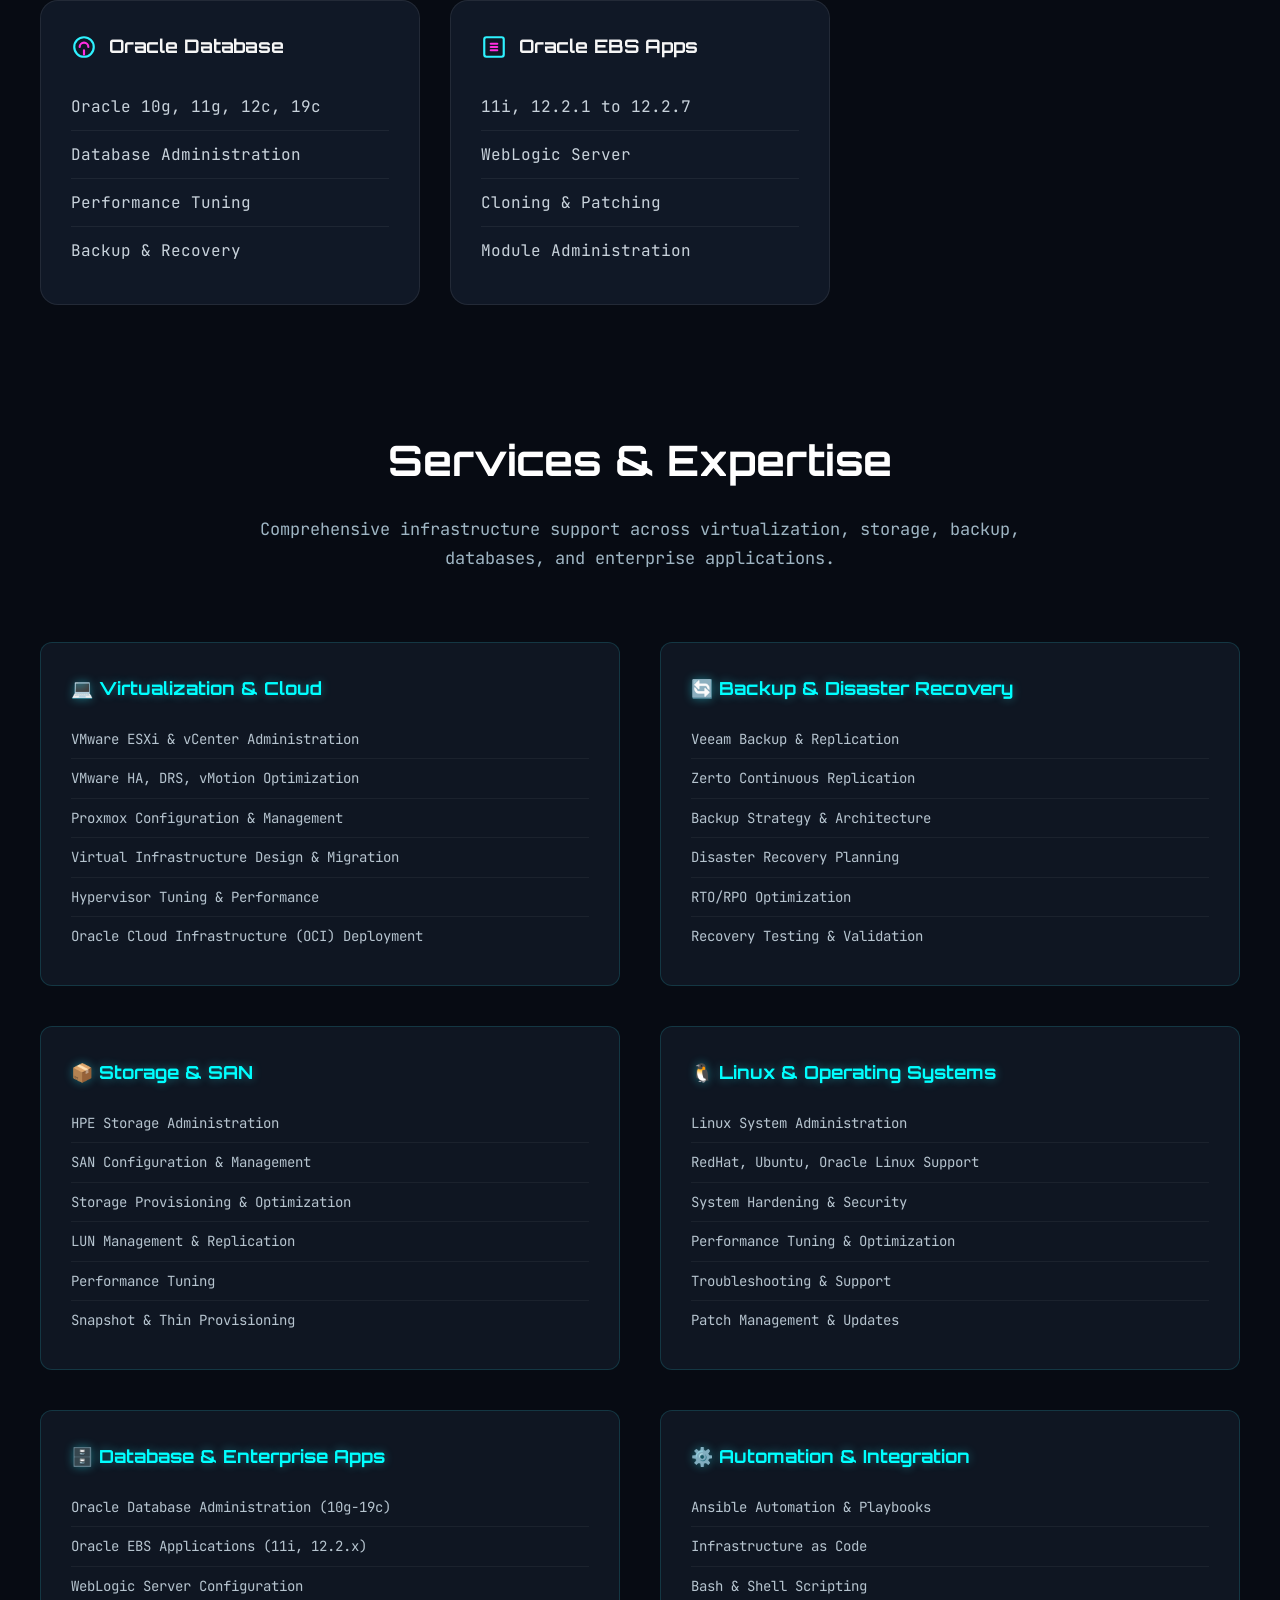
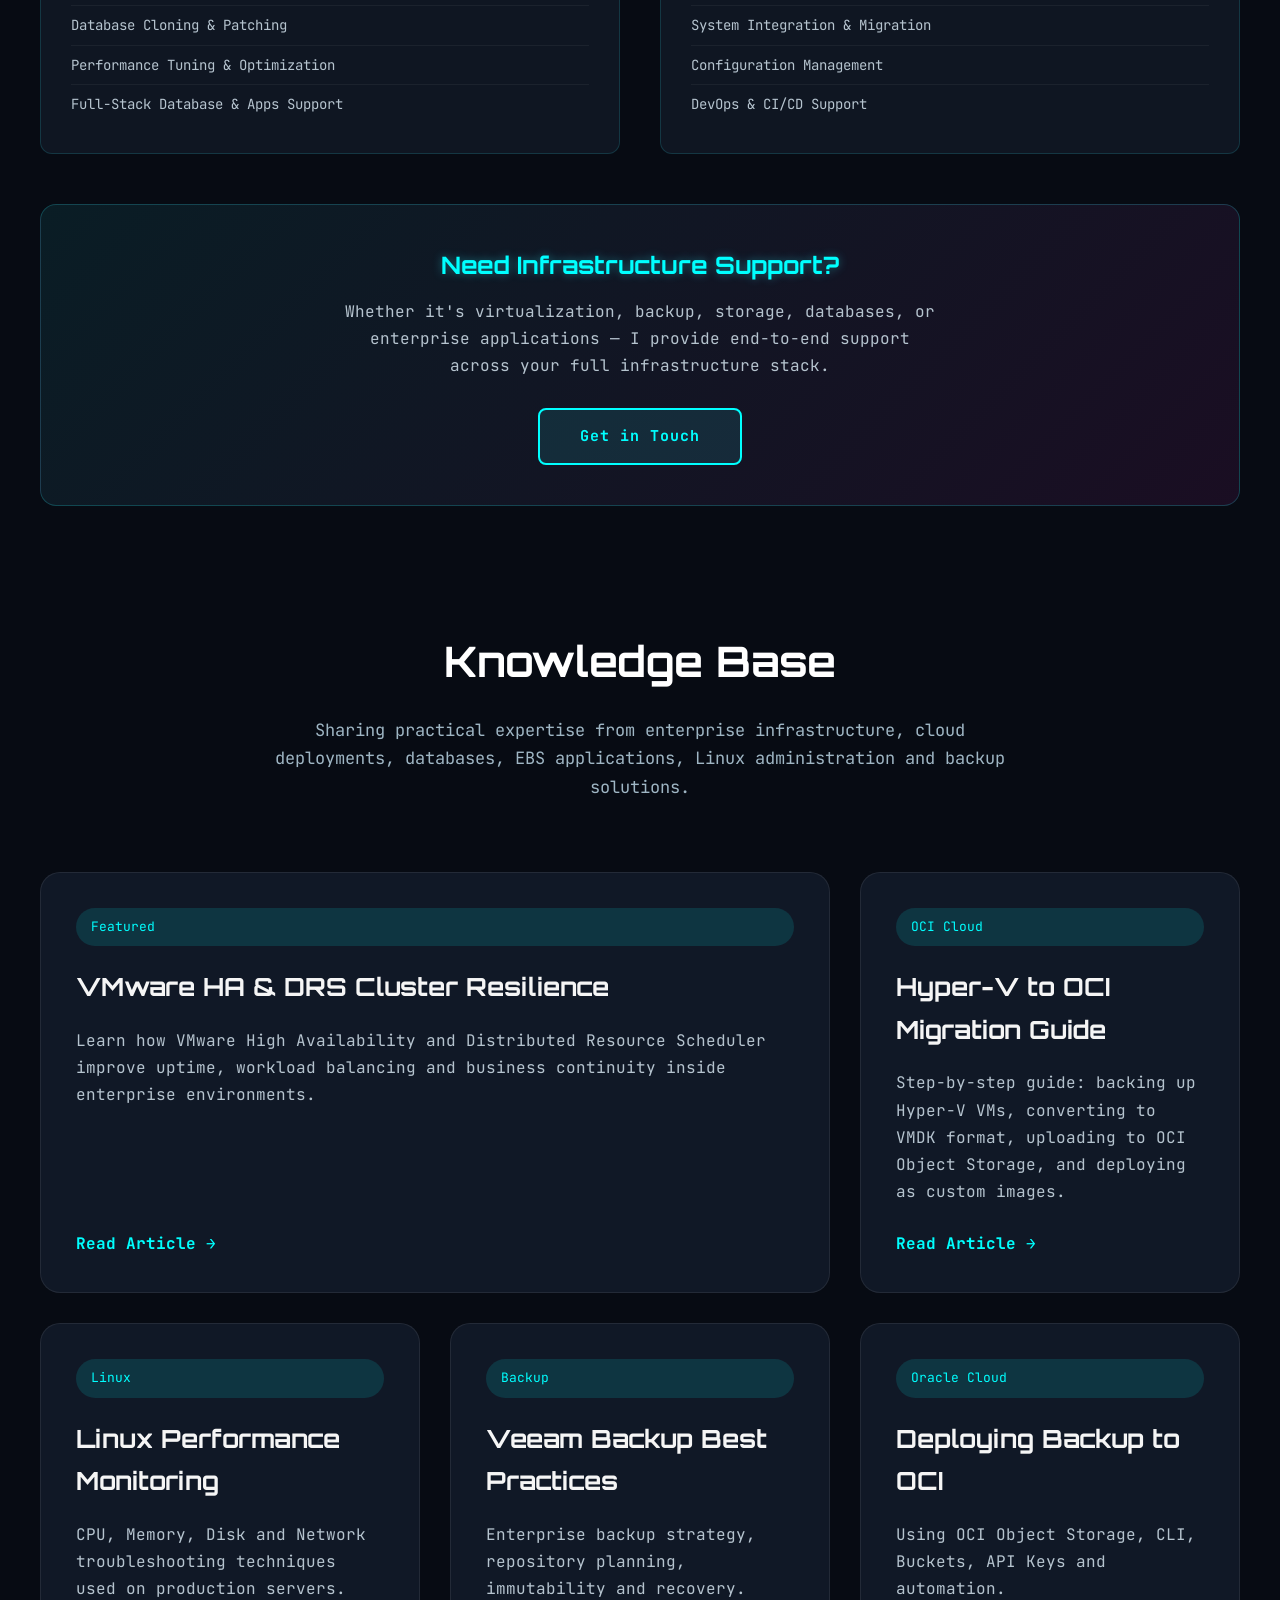
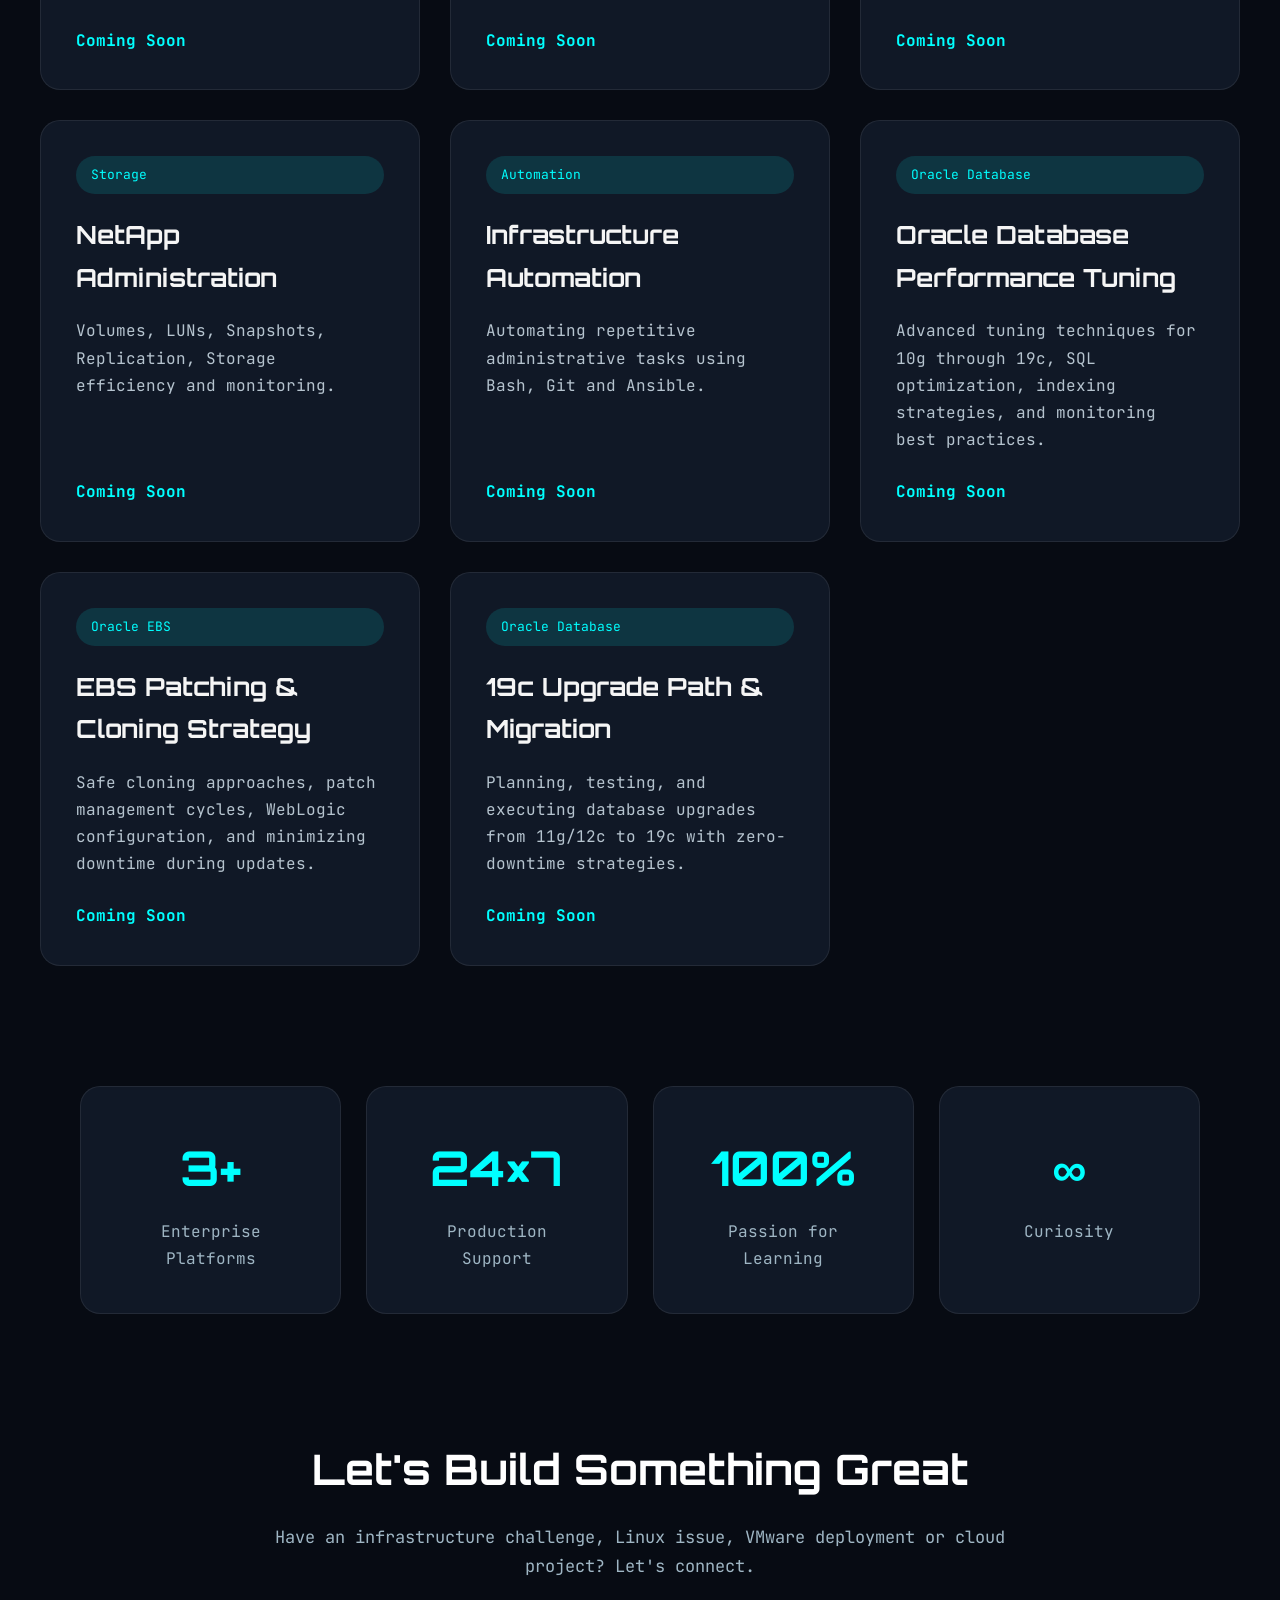
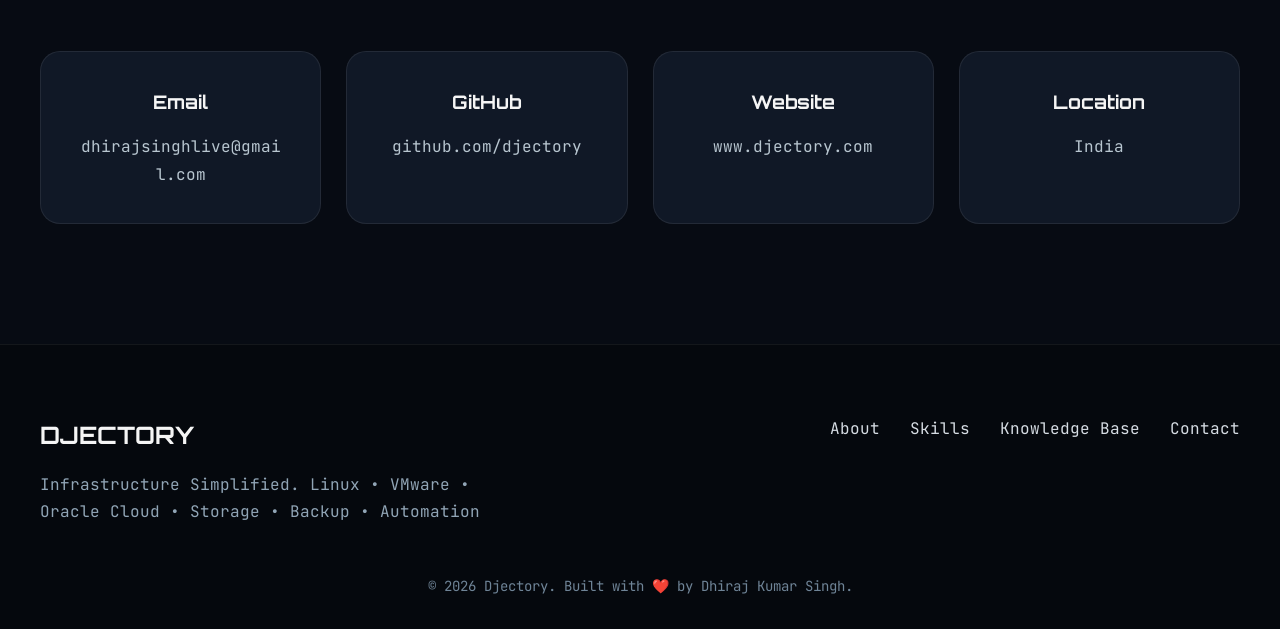
==== commit c1f251fa: "Fix: point navbar logo to transparent image" ====
--- a/index.html
+++ b/index.html
@@ -31,7 +31,7 @@
 
 <div class="logo-icon-new">
 <!-- D mark neon logo -->
-<img src="assets/images/logo-d-mark-navbar.png" alt="Djectory Logo" style="width:100%; height:100%;">
+<img src="assets/images/logo-navbar-transparent.png" alt="Djectory Logo" style="width:100%; height:100%;">
 </div>
 
 <div class="logo-text">
--- a/assets/css/style.css
+++ b/assets/css/style.css
@@ -205,6 +205,38 @@
 
 }
 
+.logo-icon-new{
+
+width:58px;
+
+height:58px;
+
+display:flex;
+
+align-items:center;
+
+justify-content:center;
+
+border-radius:12px;
+
+background:rgba(10,20,30,.6);
+
+border:1px solid rgba(0,255,255,0.3);
+
+overflow:hidden;
+
+}
+
+.logo-icon-new img{
+
+width:100%;
+
+height:100%;
+
+object-fit:contain;
+
+}
+
 .logo-text h2{
 
 font-family:'Orbitron',sans-serif;
@@ -696,9 +728,19 @@
 
 display:grid;
 
-grid-template-columns:repeat(3,1fr);
+grid-template-columns:repeat(4,1fr);
 
 gap:30px;
+
+}
+
+@media(max-width:1200px){
+
+.about-grid{
+
+grid-template-columns:repeat(2,1fr);
+
+}
 
 }
 
@@ -813,7 +855,175 @@
 }
 
 /*=========================
-BLOG
+SERVICES COMPREHENSIVE
+==========================*/
+
+.services-comprehensive{
+
+display:grid;
+
+grid-template-columns:repeat(2,1fr);
+
+gap:40px;
+
+margin-bottom:50px;
+
+}
+
+@media(max-width:900px){
+
+.services-comprehensive{
+
+grid-template-columns:1fr;
+
+gap:30px;
+
+}
+
+}
+
+.service-category{
+
+background:#0f1622;
+
+border:1px solid rgba(46,242,255,0.15);
+
+padding:30px;
+
+border-radius:12px;
+
+transition:.3s;
+
+}
+
+.service-category:hover{
+
+border-color:#00ffff;
+
+box-shadow:0 10px 30px rgba(46,242,255,0.15);
+
+}
+
+.category-title{
+
+font-family:'Orbitron',sans-serif;
+
+font-size:18px;
+
+color:#00ffff;
+
+text-shadow:0 0 10px rgba(46,242,255,0.4);
+
+margin-bottom:16px;
+
+}
+
+.service-items{
+
+list-style:none;
+
+}
+
+.service-items li{
+
+color:#b6c4cf;
+
+padding:8px 0;
+
+font-size:14px;
+
+line-height:1.6;
+
+border-bottom:1px solid rgba(255,255,255,0.05);
+
+}
+
+.service-items li:last-child{
+
+border:none;
+
+}
+
+.services-cta{
+
+text-align:center;
+
+background:linear-gradient(135deg, rgba(46,242,255,0.08), rgba(255,46,224,0.08));
+
+border:1px solid rgba(46,242,255,0.2);
+
+border-radius:16px;
+
+padding:40px;
+
+}
+
+.services-cta h3{
+
+font-family:'Orbitron',sans-serif;
+
+font-size:24px;
+
+color:#00ffff;
+
+text-shadow:0 0 10px rgba(46,242,255,0.4);
+
+margin-bottom:12px;
+
+}
+
+.services-cta p{
+
+color:#b6c4cf;
+
+margin-bottom:28px;
+
+max-width:600px;
+
+margin-left:auto;
+
+margin-right:auto;
+
+}
+
+.btn-inquiry{
+
+display:inline-block;
+
+padding:14px 40px;
+
+background:url(#grad1) rgba(46,242,255,0.1);
+
+border:2px solid #00ffff;
+
+border-radius:8px;
+
+color:#00ffff;
+
+font-weight:bold;
+
+text-decoration:none;
+
+transition:.3s;
+
+font-size:15px;
+
+letter-spacing:1px;
+
+}
+
+.btn-inquiry:hover{
+
+background:#00ffff;
+
+color:#000;
+
+box-shadow:0 0 30px rgba(46,242,255,0.6);
+
+}
+
+/*=========================
+OLD SERVICES (removed - keeping for reference)
 ==========================*/
 
 .blog-grid{
@@ -1281,4 +1491,25 @@
 
 min-height:90vh;
 
-}+}
+/* ===== Overrides: logo + hero spacing ===== */
+
+.hero{
+  min-height:auto;
+  padding:80px 40px 60px;
+}
+
+.logo-icon-new{
+  width:64px;
+  height:64px;
+  background:none;
+  border:none;
+  box-shadow:none;
+  overflow:visible;
+}
+
+.logo-icon-new img{
+  width:100%;
+  height:100%;
+  object-fit:contain;
+}
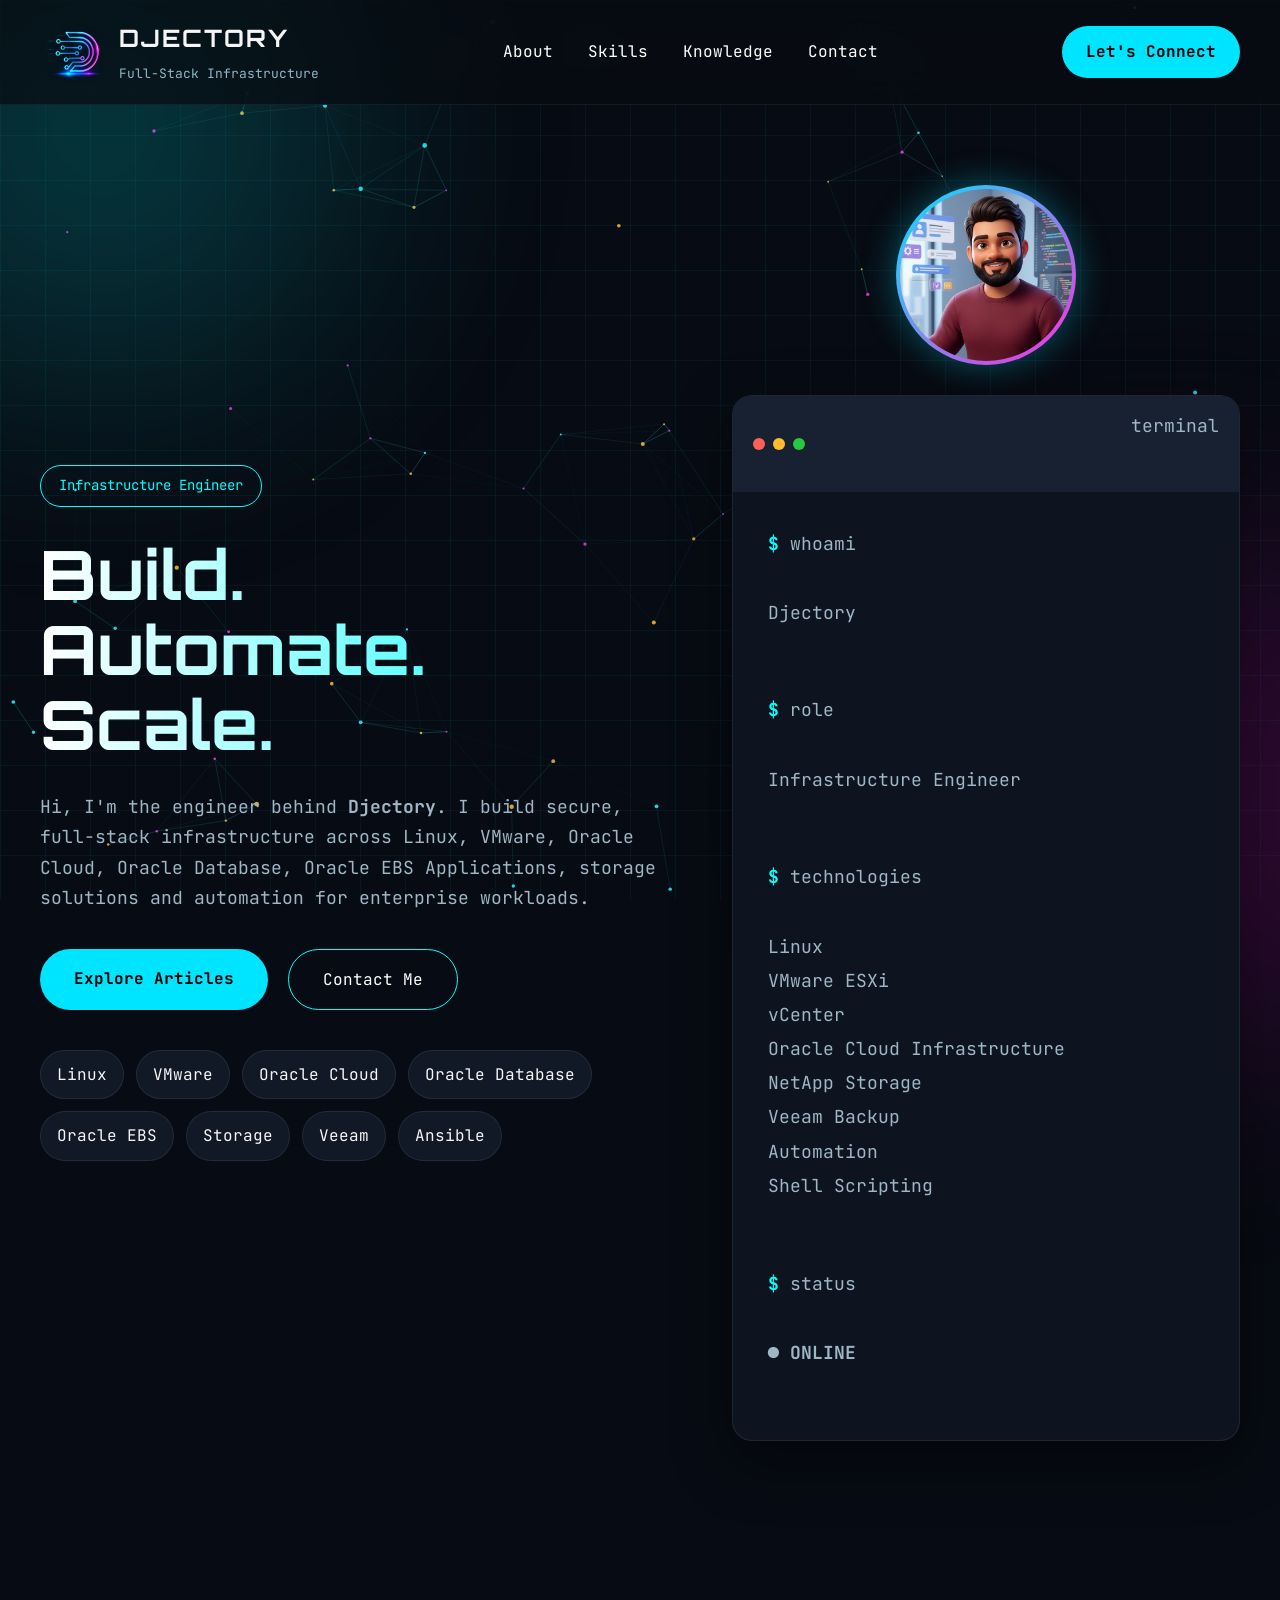
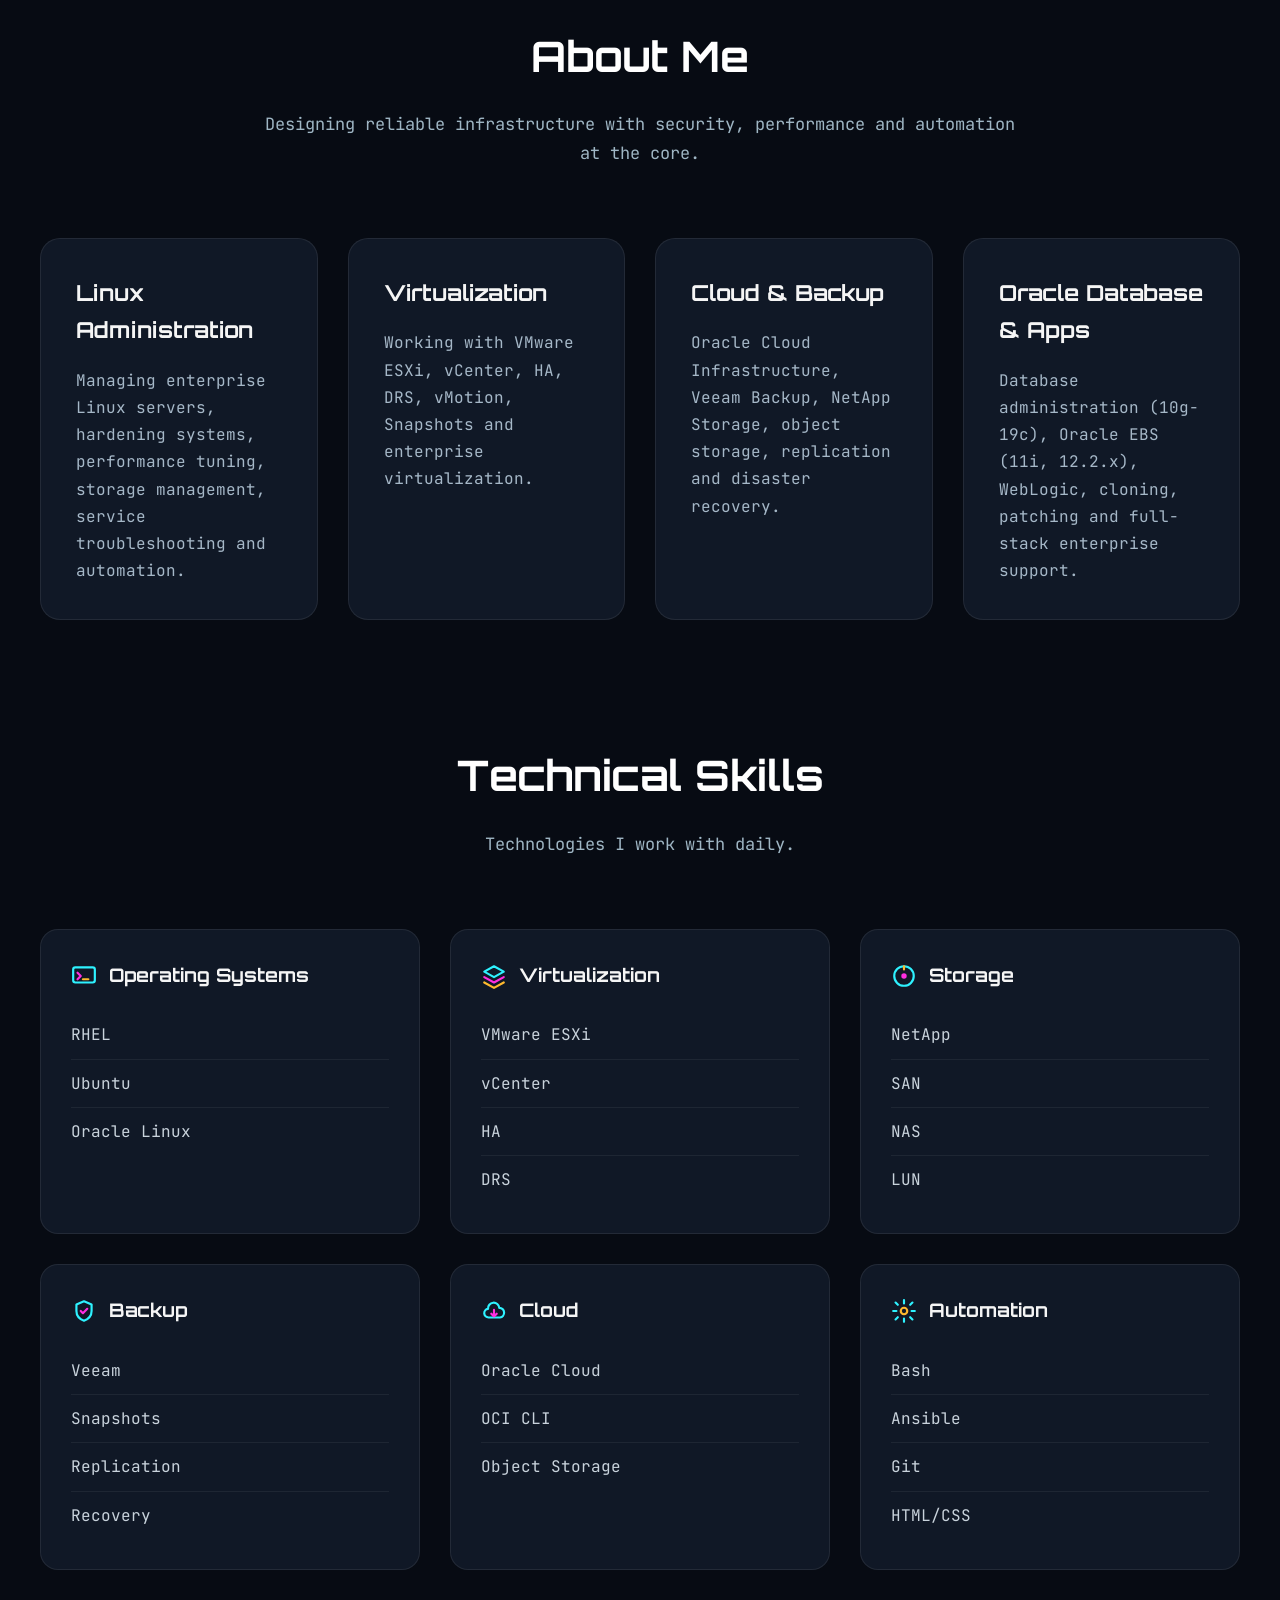
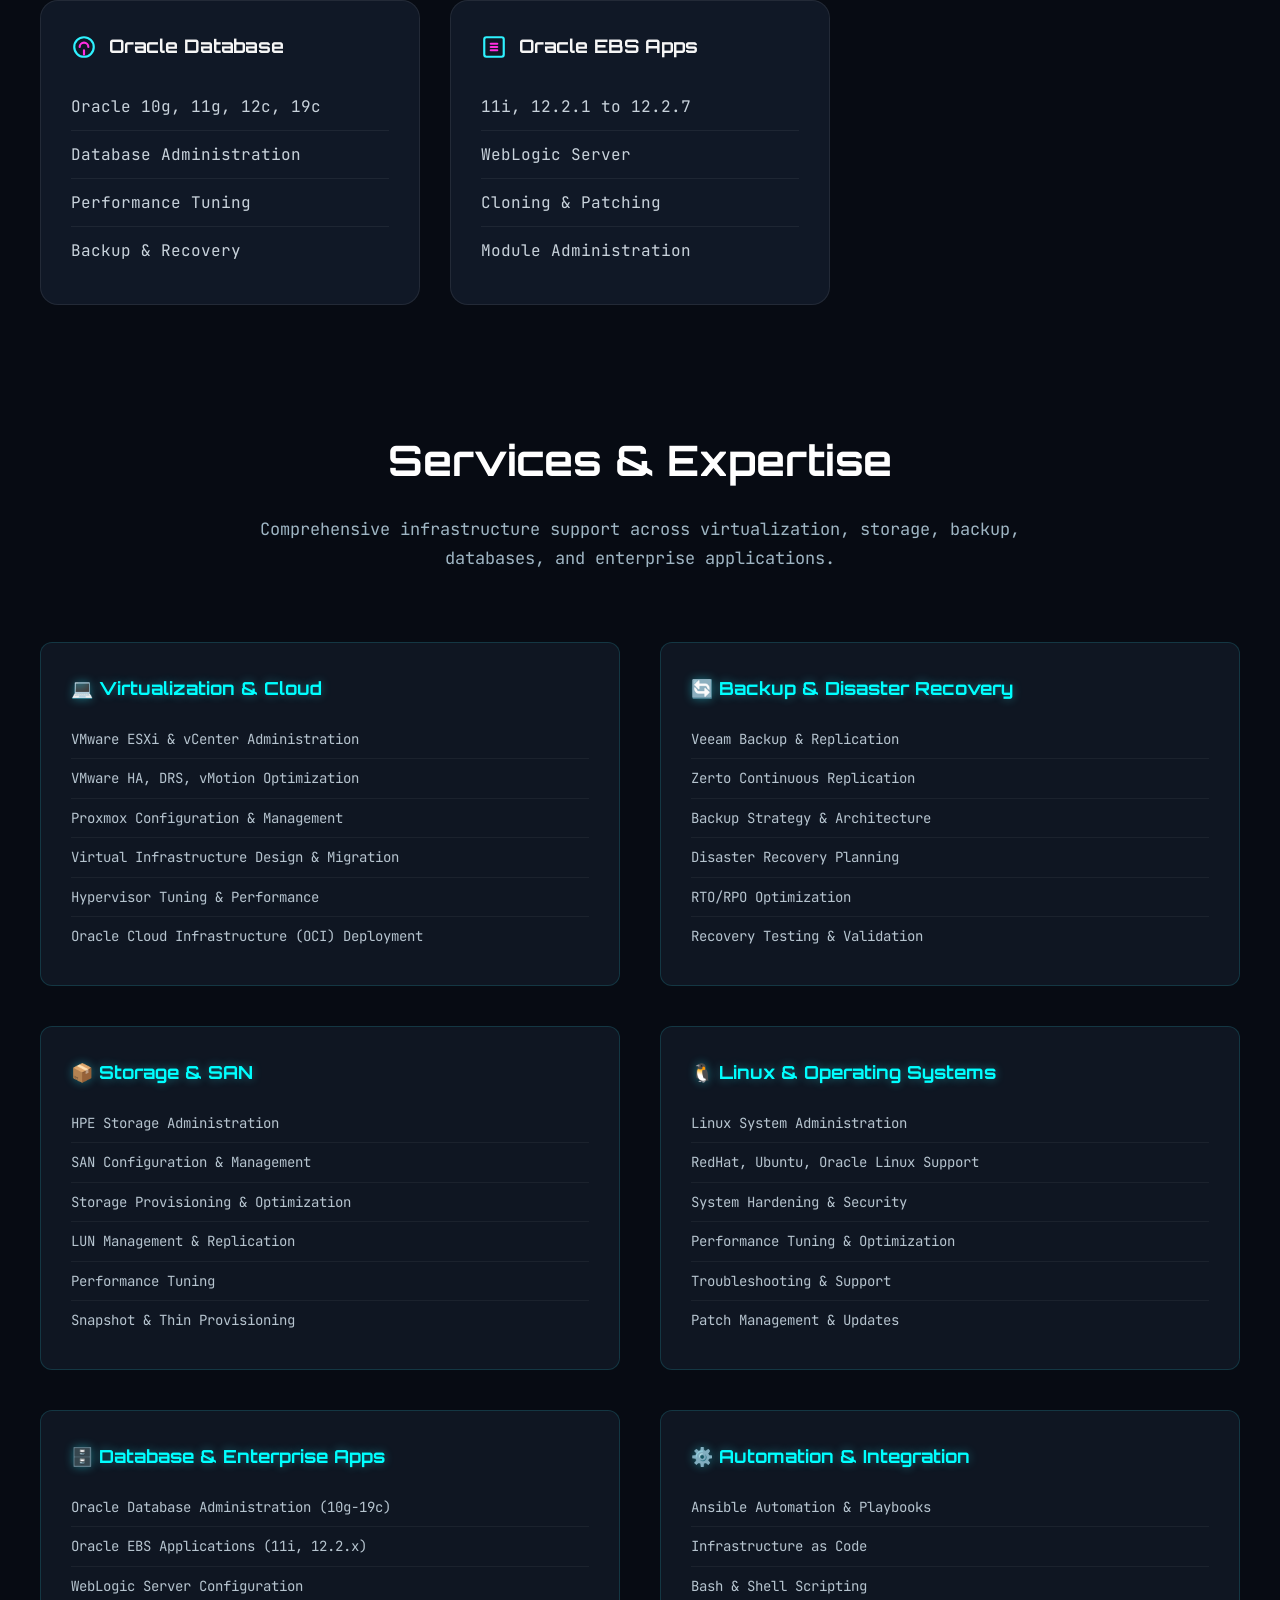
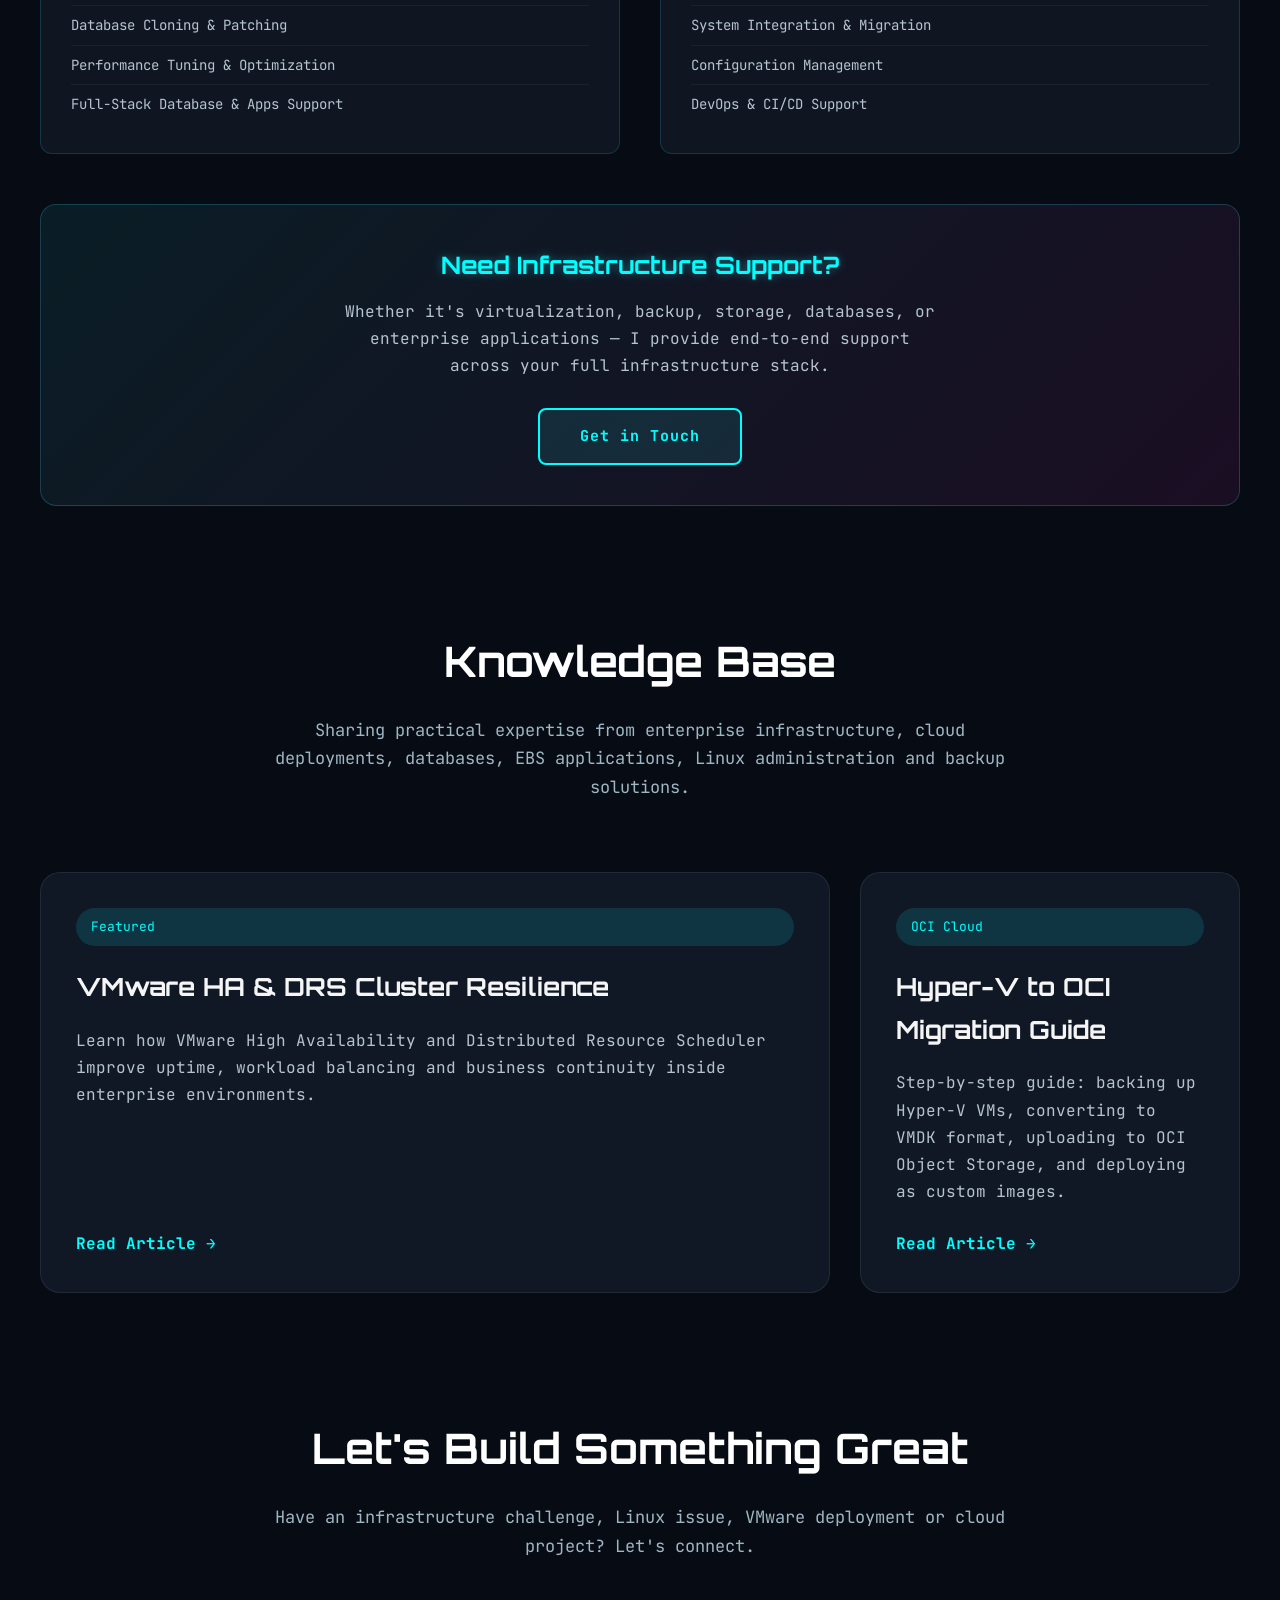
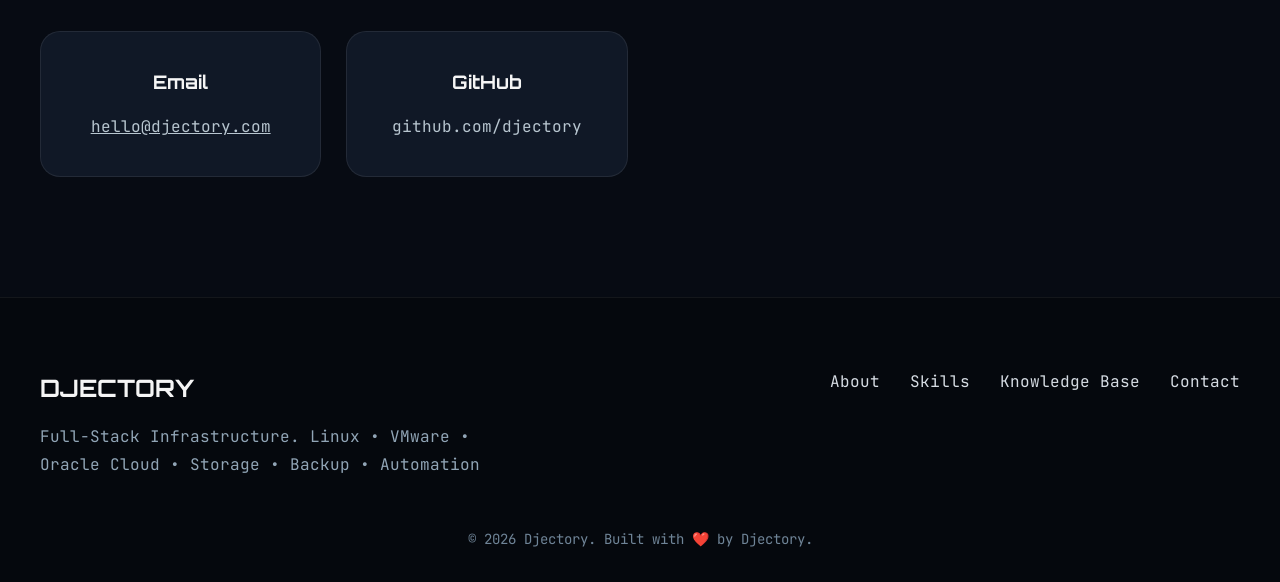
==== commit 54fbd98b: "Update migration and HA documentation" ====
--- a/index.html
+++ b/index.html
@@ -80,7 +80,7 @@
 
 <p>
 
-Hi, I'm <strong>Dhiraj Kumar Singh</strong>.
+Hi, I'm the engineer behind <strong>Djectory</strong>.
 
 I build secure, full-stack infrastructure across Linux, VMware, Oracle Cloud, Oracle Database, Oracle EBS Applications, storage solutions and automation for enterprise workloads.
 
@@ -121,7 +121,7 @@
 
 <div class="avatar-frame">
 <div class="avatar-frame-inner">
-<img src="assets/images/avatar.png" alt="Dhiraj Kumar Singh">
+<img src="assets/images/avatar.png" alt="Djectory">
 </div>
 </div>
 
@@ -145,7 +145,7 @@
 
 <p><span>$</span> whoami</p>
 
-<p>Dhiraj Kumar Singh</p>
+<p>Djectory</p>
 
 <br>
 
@@ -623,292 +623,6 @@
 
 </article>
 
-<article class="blog-card">
-
-<span class="category">
-
-Linux
-
-</span>
-
-<h3>
-
-Linux Performance Monitoring
-
-</h3>
-
-<p>
-
-CPU, Memory, Disk and Network troubleshooting techniques
-used on production servers.
-
-</p>
-
-<a href="#">
-
-Coming Soon</a>
-
-</article>
-
-<article class="blog-card">
-
-<span class="category">
-
-Backup
-
-</span>
-
-<h3>
-
-Veeam Backup Best Practices
-
-</h3>
-
-<p>
-
-Enterprise backup strategy,
-repository planning,
-immutability and recovery.
-
-</p>
-
-<a href="#">
-
-Coming Soon
-
-</a>
-
-</article>
-
-<article class="blog-card">
-
-<span class="category">
-
-Oracle Cloud
-
-</span>
-
-<h3>
-
-Deploying Backup to OCI
-
-</h3>
-
-<p>
-
-Using OCI Object Storage,
-CLI,
-Buckets,
-API Keys and automation.
-
-</p>
-
-<a href="#">
-
-Coming Soon
-
-</a>
-
-</article>
-
-<article class="blog-card">
-
-<span class="category">
-
-Storage
-
-</span>
-
-<h3>
-
-NetApp Administration
-
-</h3>
-
-<p>
-
-Volumes,
-LUNs,
-Snapshots,
-Replication,
-Storage efficiency and monitoring.
-
-</p>
-
-<a href="#">
-
-Coming Soon
-
-</a>
-
-</article>
-
-<article class="blog-card">
-
-<span class="category">
-
-Automation
-
-</span>
-
-<h3>
-
-Infrastructure Automation
-
-</h3>
-
-<p>
-
-Automating repetitive administrative tasks
-using Bash,
-Git and Ansible.
-
-</p>
-
-<a href="#">
-
-Coming Soon
-
-</a>
-
-</article>
-
-<article class="blog-card">
-
-<span class="category">
-
-Oracle Database
-
-</span>
-
-<h3>
-
-Oracle Database Performance Tuning
-
-</h3>
-
-<p>
-
-Advanced tuning techniques for 10g through 19c, SQL optimization, indexing strategies, and monitoring best practices.
-
-</p>
-
-<a href="#">
-
-Coming Soon
-
-</a>
-
-</article>
-
-<article class="blog-card">
-
-<span class="category">
-
-Oracle EBS
-
-</span>
-
-<h3>
-
-EBS Patching & Cloning Strategy
-
-</h3>
-
-<p>
-
-Safe cloning approaches, patch management cycles, WebLogic configuration, and minimizing downtime during updates.
-
-</p>
-
-<a href="#">
-
-Coming Soon
-
-</a>
-
-</article>
-
-<article class="blog-card">
-
-<span class="category">
-
-Oracle Database
-
-</span>
-
-<h3>
-
-19c Upgrade Path & Migration
-
-</h3>
-
-<p>
-
-Planning, testing, and executing database upgrades from 11g/12c to 19c with zero-downtime strategies.
-
-</p>
-
-<a href="#">
-
-Coming Soon
-
-</a>
-
-</article>
-
-</div>
-
-</section>
-
-<section class="stats">
-
-<div class="stat-box">
-
-<h2>3+</h2>
-
-<p>
-
-Enterprise Platforms
-
-</p>
-
-</div>
-
-<div class="stat-box">
-
-<h2>24×7</h2>
-
-<p>
-
-Production Support
-
-</p>
-
-</div>
-
-<div class="stat-box">
-
-<h2>100%</h2>
-
-<p>
-
-Passion for Learning
-
-</p>
-
-</div>
-
-<div class="stat-box">
-
-<h2>∞</h2>
-
-<p>
-
-Curiosity
-
-</p>
-
 </div>
 
 </section>
@@ -939,7 +653,7 @@
 
 <p>
 
-dhirajsinghlive@gmail.com
+<a href="mailto:hello@djectory.com" style="color:inherit">hello@djectory.com</a>
 
 </p>
 
@@ -957,30 +671,6 @@
 
 </div>
 
-<div class="contact-card">
-
-<h3>Website</h3>
-
-<p>
-
-www.djectory.com
-
-</p>
-
-</div>
-
-<div class="contact-card">
-
-<h3>Location</h3>
-
-<p>
-
-India
-
-</p>
-
-</div>
-
 </div>
 
 </section>
@@ -997,7 +687,7 @@
 
 <p>
 
-Infrastructure Simplified.
+Full-Stack Infrastructure.
 
 Linux • VMware • Oracle Cloud • Storage • Backup • Automation
 
@@ -1038,7 +728,7 @@
 <div class="copyright">
 
 © 2026 Djectory.
-Built with ❤️ by Dhiraj Kumar Singh.
+Built with ❤️ by Djectory.
 
 </div>
 
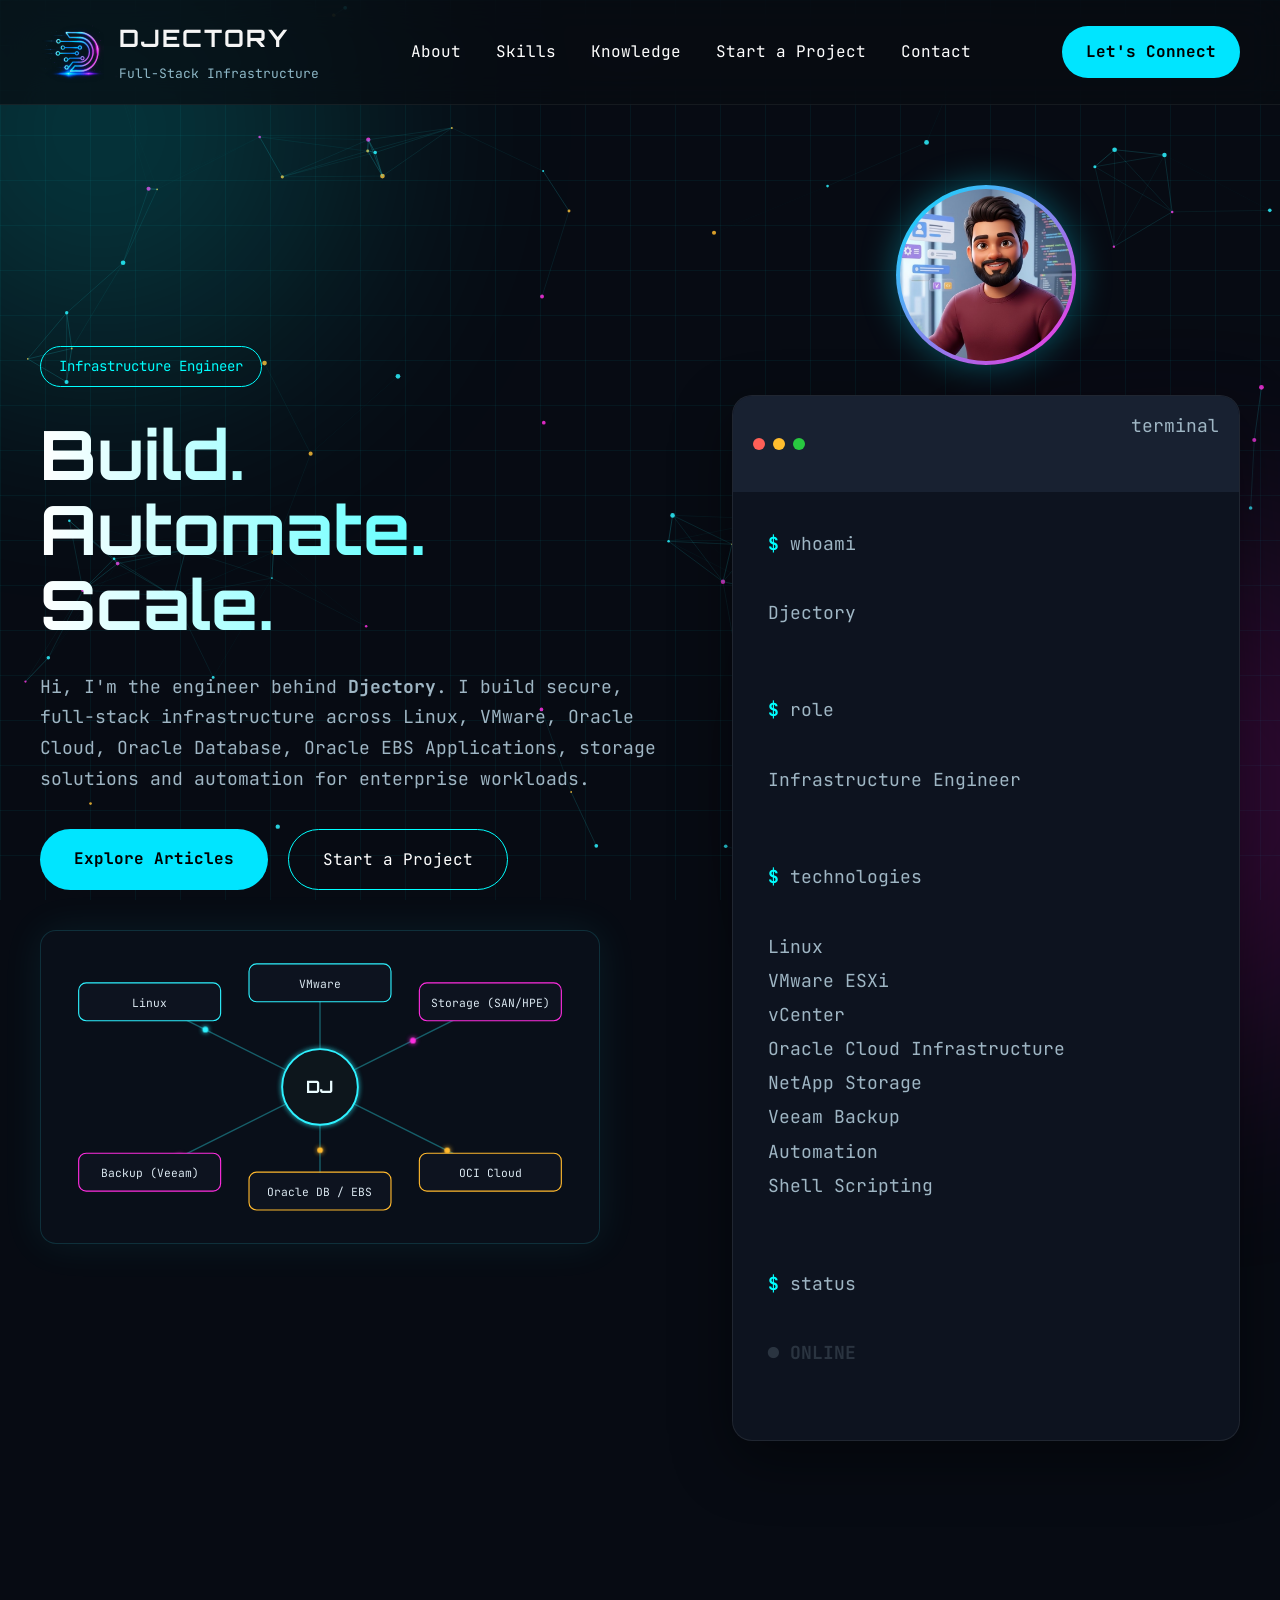
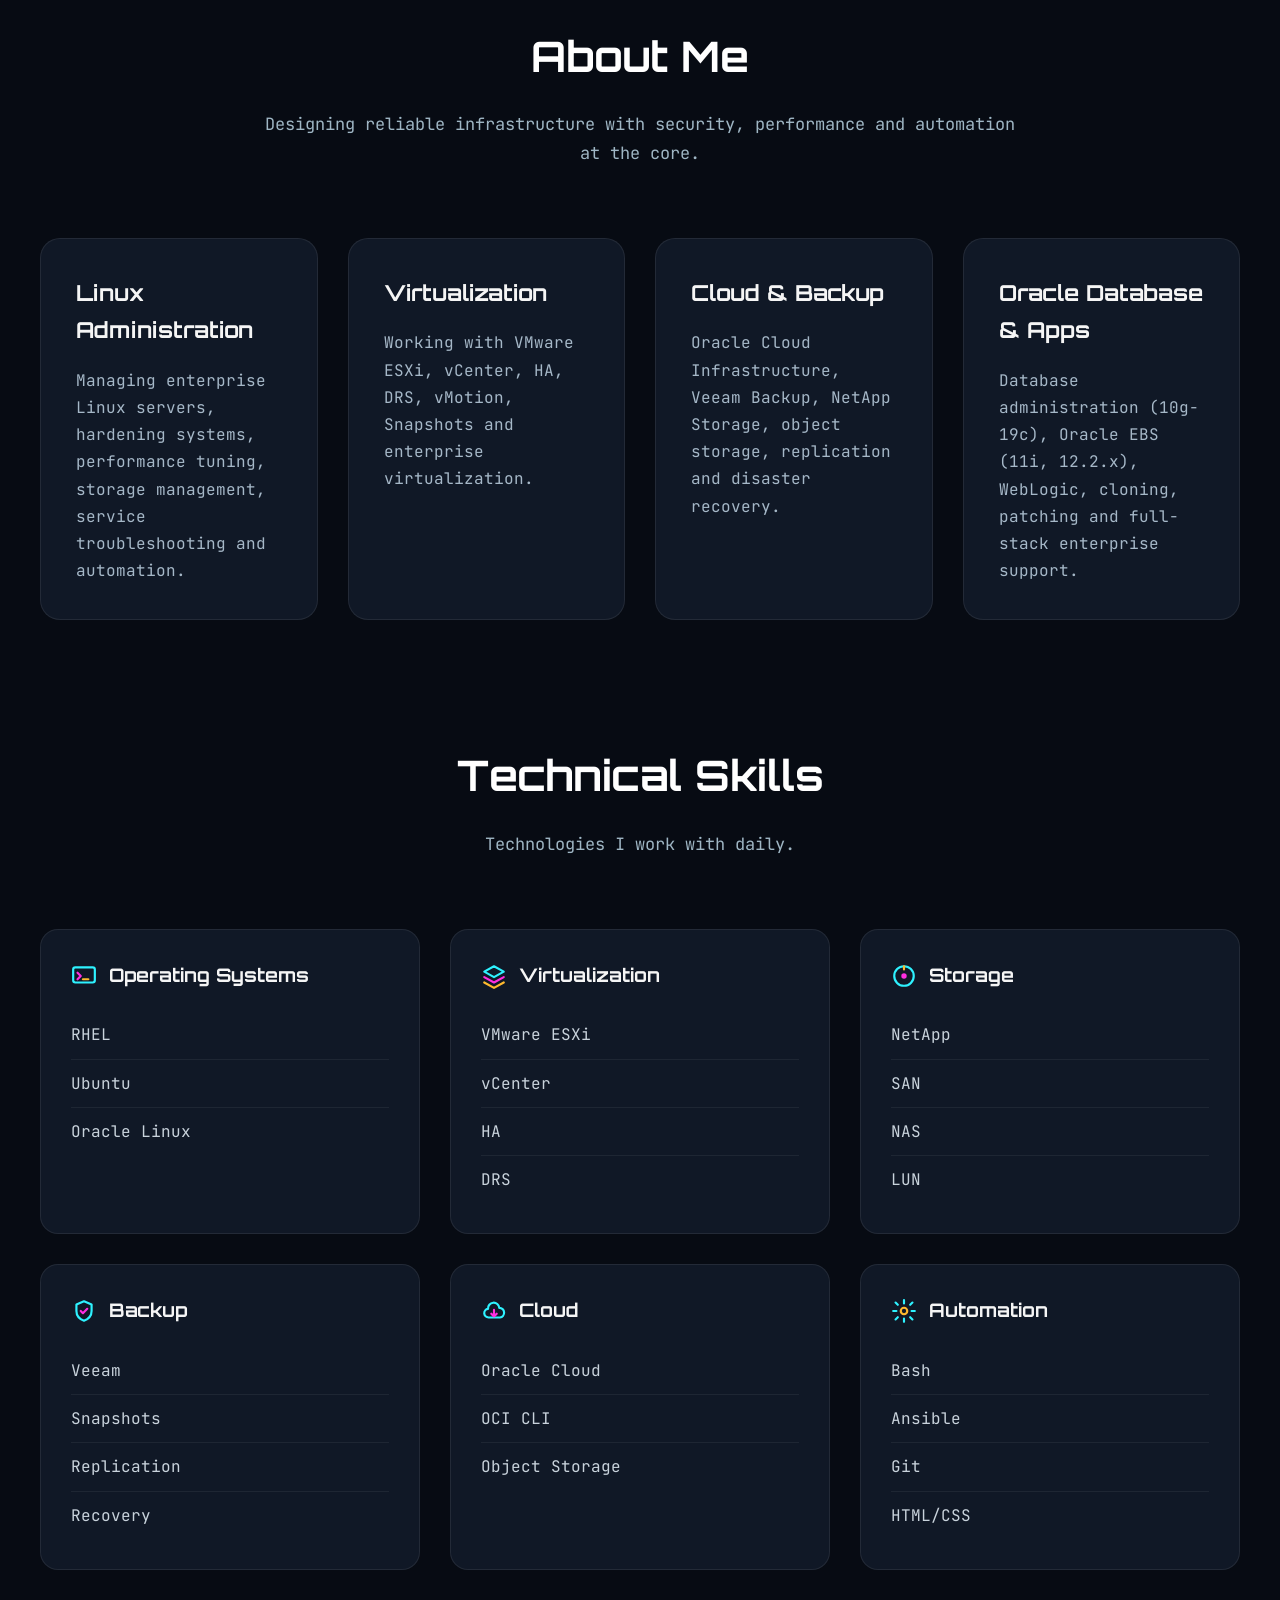
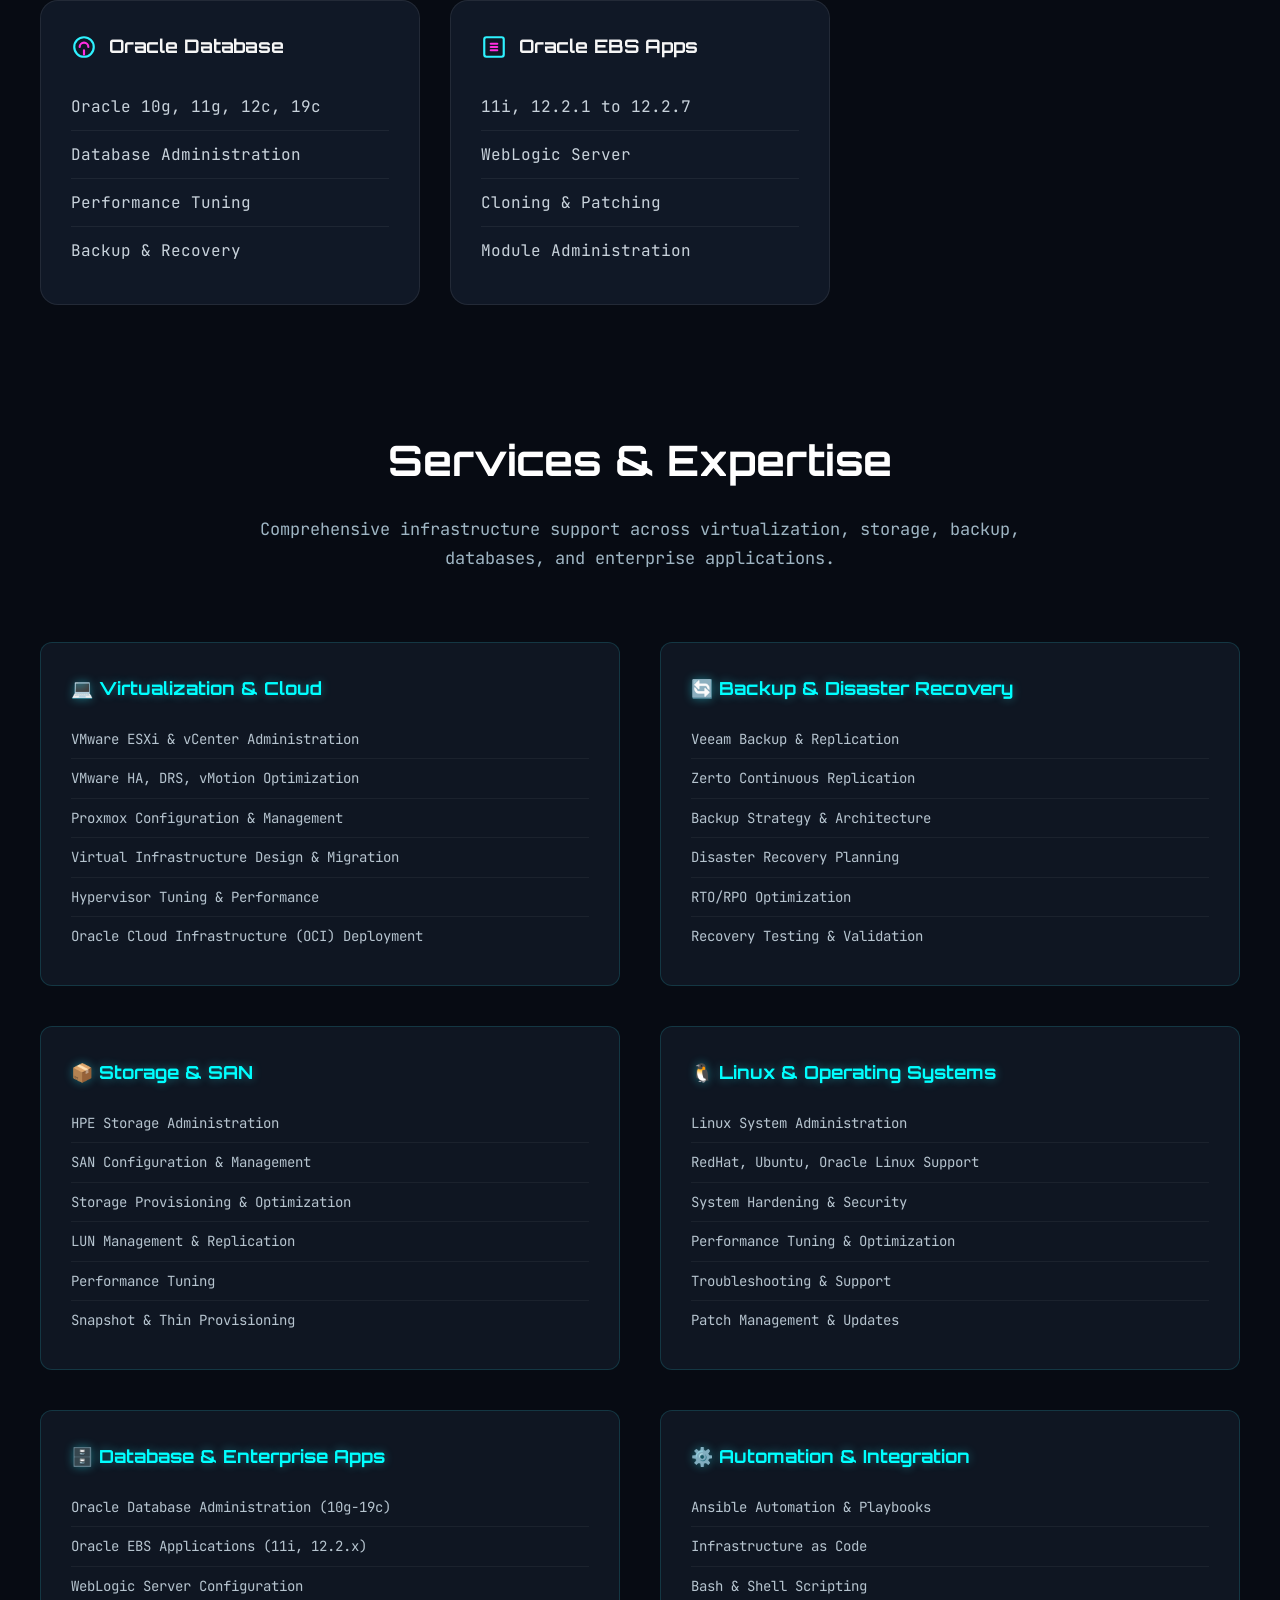
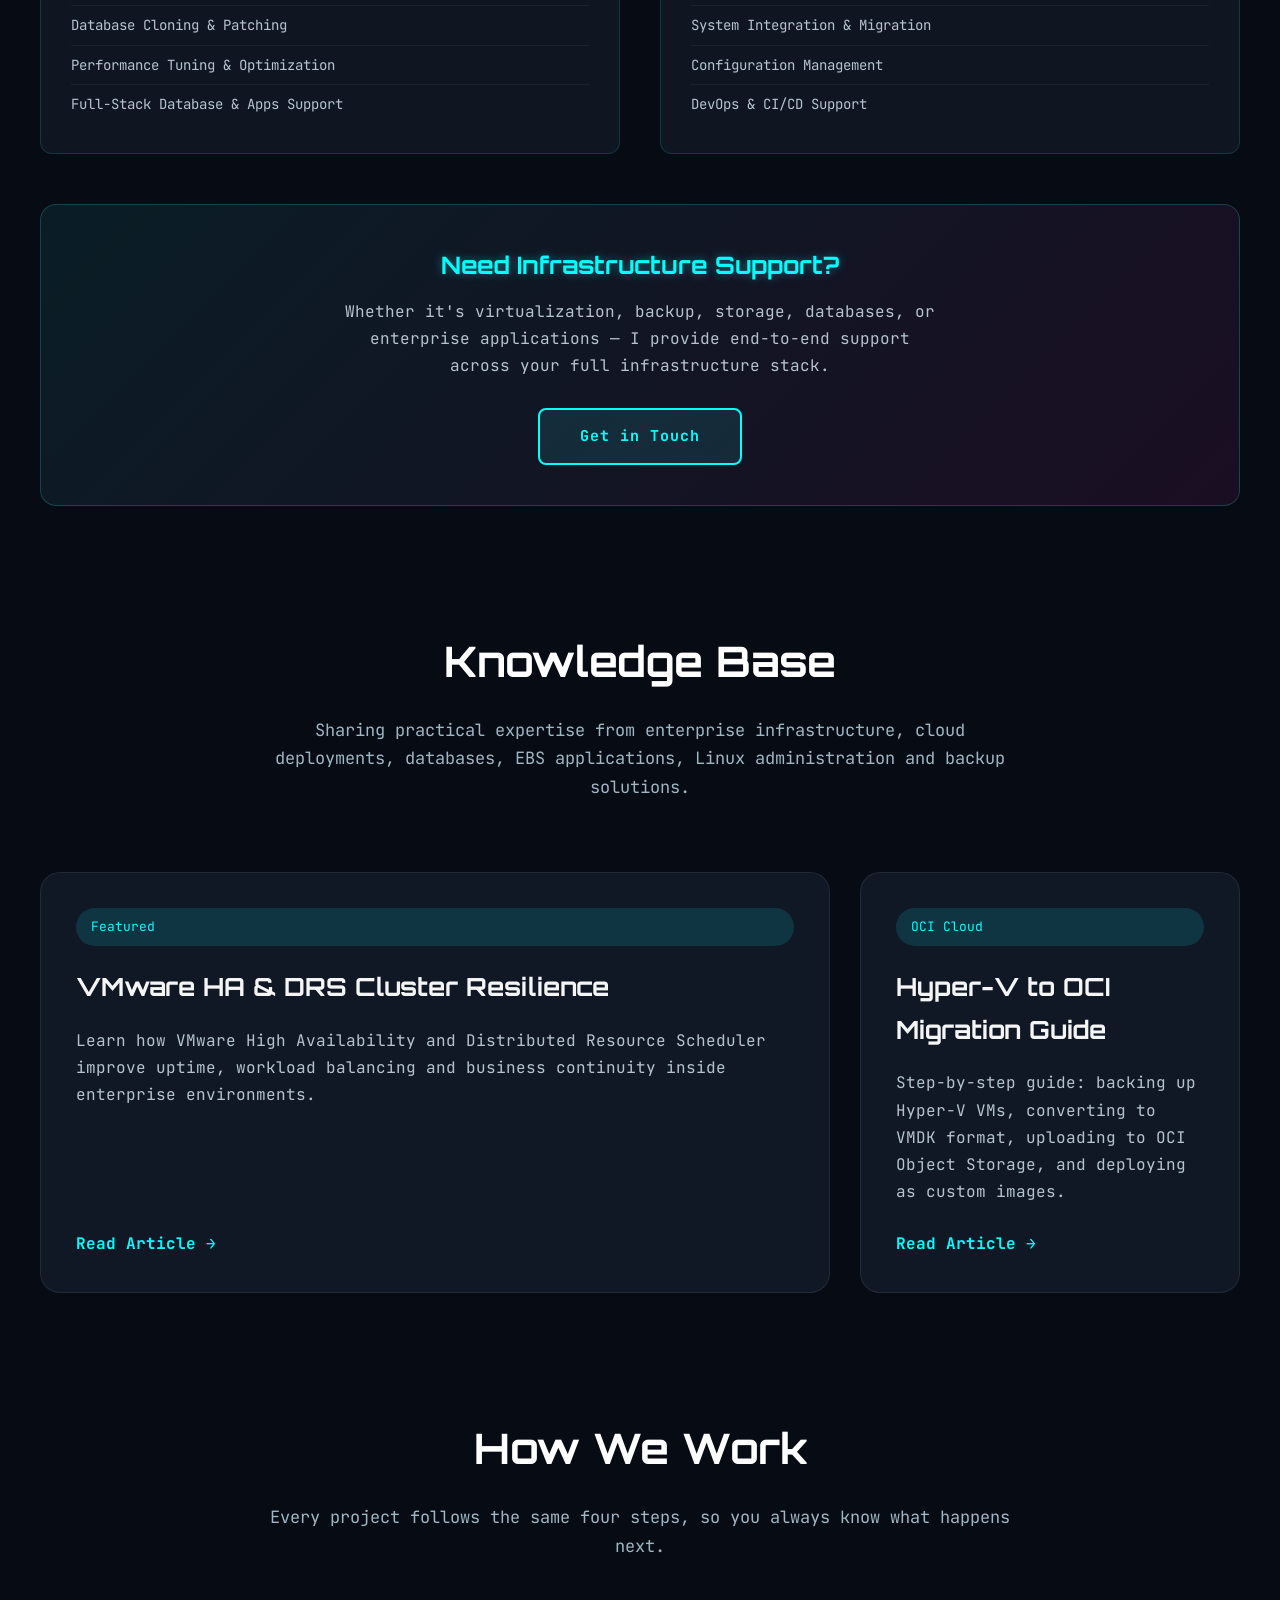
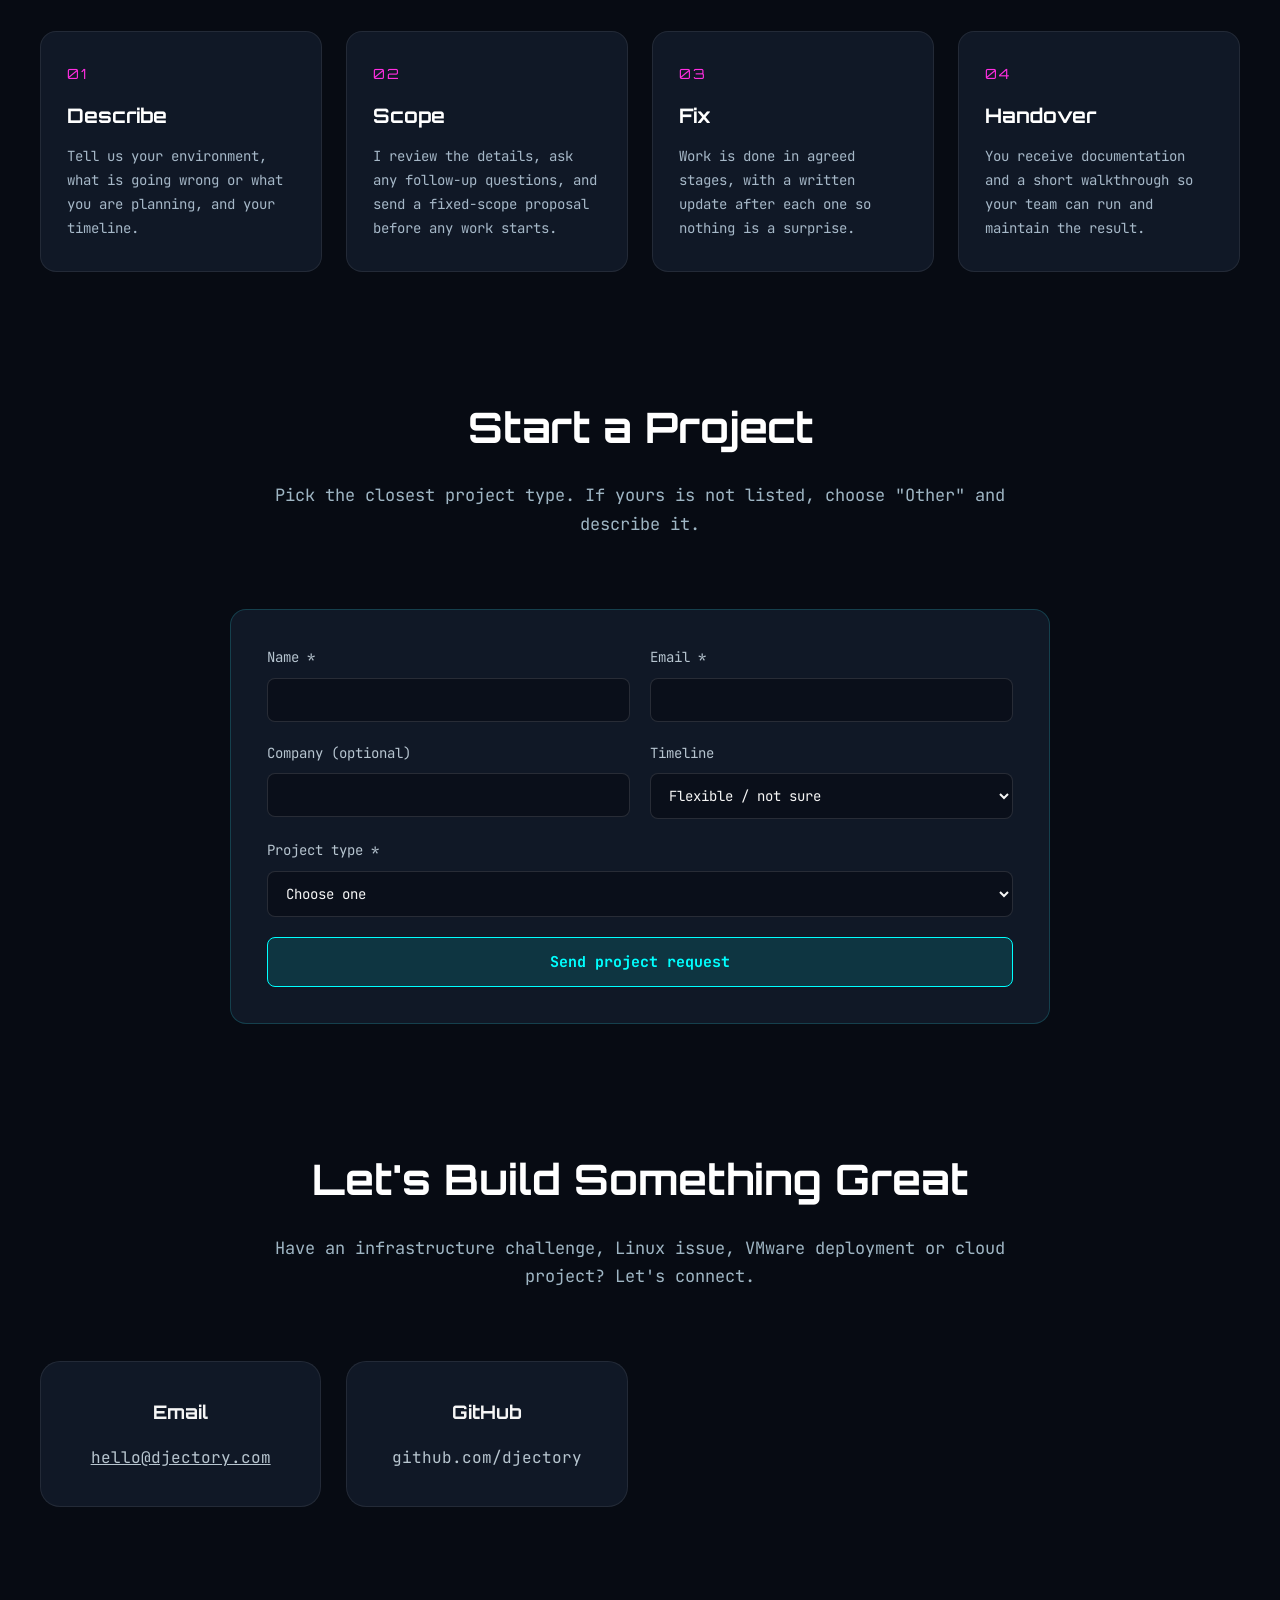
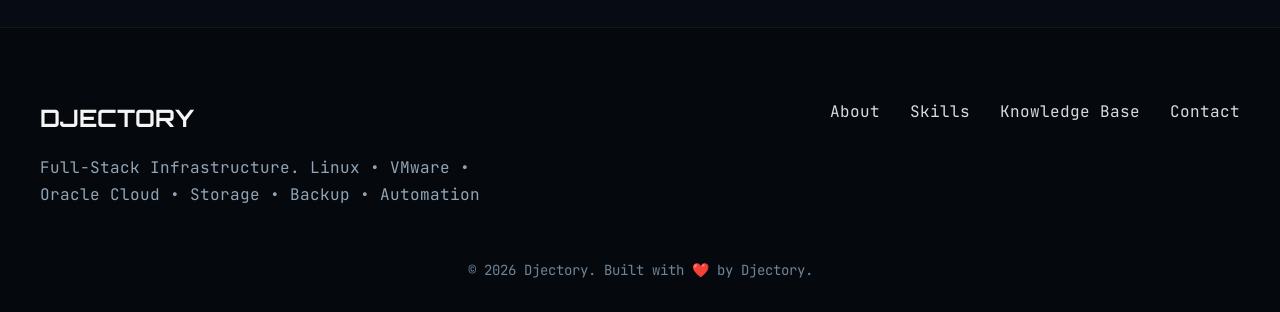
==== commit 91a1936d: "Add project request form, stack diagram, and How We Work section" ====
--- a/index.html
+++ b/index.html
@@ -14,6 +14,7 @@
     <link href="https://fonts.googleapis.com/css2?family=Orbitron:wght@500;700;800&family=JetBrains+Mono:wght@400;500;700&display=swap" rel="stylesheet">
 
     <link rel="stylesheet" href="assets/css/style.css">
+    <link rel="stylesheet" href="assets/css/home-extras.css">
 </head>
 
 <body>
@@ -46,6 +47,7 @@
 <li><a href="#about">About</a></li>
 <li><a href="#skills">Skills</a></li>
 <li><a href="#knowledge">Knowledge</a></li>
+<li><a href="#start-project">Start a Project</a></li>
 <li><a href="#contact">Contact</a></li>
 
 </ul>
@@ -94,25 +96,51 @@
 
 </a>
 
-<a href="#contact" class="btn-secondary">
-
-Contact Me
-
-</a>
-
-</div>
-
-<div class="tech-stack">
-
-<span>Linux</span>
-<span>VMware</span>
-<span>Oracle Cloud</span>
-<span>Oracle Database</span>
-<span>Oracle EBS</span>
-<span>Storage</span>
-<span>Veeam</span>
-<span>Ansible</span>
-
+<a href="#start-project" class="btn-secondary">Start a Project</a>
+
+</div>
+
+<div class="stack-map">
+<svg viewBox="0 0 560 300" role="img" aria-label="Djectory platform connected to Linux, VMware, storage, backup, Oracle and OCI">
+  <defs>
+    <filter id="sg" x="-50%" y="-50%" width="200%" height="200%">
+      <feGaussianBlur stdDeviation="3" result="b"/>
+      <feMerge><feMergeNode in="b"/><feMergeNode in="SourceGraphic"/></feMerge>
+    </filter>
+  </defs>
+  <g class="links" stroke="rgba(46,242,255,0.35)" stroke-width="1.5" fill="none">
+    <line x1="280" y1="150" x2="100" y2="60"/>
+    <line x1="280" y1="150" x2="280" y2="40"/>
+    <line x1="280" y1="150" x2="460" y2="60"/>
+    <line x1="280" y1="150" x2="100" y2="240"/>
+    <line x1="280" y1="150" x2="280" y2="260"/>
+    <line x1="280" y1="150" x2="460" y2="240"/>
+  </g>
+  <g fill="#2ef2ff" filter="url(#sg)">
+    <circle r="3"><animateMotion dur="2.4s" repeatCount="indefinite" path="M280 150 L100 60"/></circle>
+    <circle r="3"><animateMotion dur="2.0s" repeatCount="indefinite" path="M280 150 L280 40"/></circle>
+    <circle r="3" fill="#ff2ee0"><animateMotion dur="2.6s" repeatCount="indefinite" path="M280 150 L460 60"/></circle>
+    <circle r="3" fill="#ff2ee0"><animateMotion dur="2.2s" repeatCount="indefinite" path="M280 150 L100 240"/></circle>
+    <circle r="3" fill="#ffb92e"><animateMotion dur="2.5s" repeatCount="indefinite" path="M280 150 L280 260"/></circle>
+    <circle r="3" fill="#ffb92e"><animateMotion dur="2.3s" repeatCount="indefinite" path="M280 150 L460 240"/></circle>
+  </g>
+  <circle cx="280" cy="150" r="40" fill="#0d131f" stroke="#2ef2ff" stroke-width="2" filter="url(#sg)"/>
+  <text x="280" y="156" text-anchor="middle" fill="#eafcff" font-family="Orbitron, sans-serif" font-size="18" font-weight="700">DJ</text>
+  <g font-family="JetBrains Mono, monospace" font-size="12" text-anchor="middle" fill="#d9e6ef">
+    <rect x="25" y="40" width="150" height="40" rx="8" fill="#0d131f" stroke="#2ef2ff" stroke-width="1.2"/>
+    <text x="100" y="65">Linux</text>
+    <rect x="205" y="20" width="150" height="40" rx="8" fill="#0d131f" stroke="#2ef2ff" stroke-width="1.2"/>
+    <text x="280" y="45">VMware</text>
+    <rect x="385" y="40" width="150" height="40" rx="8" fill="#0d131f" stroke="#ff2ee0" stroke-width="1.2"/>
+    <text x="460" y="65">Storage (SAN/HPE)</text>
+    <rect x="25" y="220" width="150" height="40" rx="8" fill="#0d131f" stroke="#ff2ee0" stroke-width="1.2"/>
+    <text x="100" y="245">Backup (Veeam)</text>
+    <rect x="205" y="240" width="150" height="40" rx="8" fill="#0d131f" stroke="#ffb92e" stroke-width="1.2"/>
+    <text x="280" y="265">Oracle DB / EBS</text>
+    <rect x="385" y="220" width="150" height="40" rx="8" fill="#0d131f" stroke="#ffb92e" stroke-width="1.2"/>
+    <text x="460" y="245">OCI Cloud</text>
+  </g>
+</svg>
 </div>
 
 </div>
@@ -415,7 +443,6 @@
 </div>
 
 </section>
-</section>
 
 <section id="services" class="section">
 
@@ -627,6 +654,81 @@
 
 </section>
 
+<section id="how-we-work" class="section">
+<div class="section-title">
+<h2>How We Work</h2>
+<p>Every project follows the same four steps, so you always know what happens next.</p>
+</div>
+<div class="process-grid">
+  <div class="process-step"><span class="step-num">01</span><h3>Describe</h3><p>Tell us your environment, what is going wrong or what you are planning, and your timeline.</p></div>
+  <div class="process-step"><span class="step-num">02</span><h3>Scope</h3><p>I review the details, ask any follow-up questions, and send a fixed-scope proposal before any work starts.</p></div>
+  <div class="process-step"><span class="step-num">03</span><h3>Fix</h3><p>Work is done in agreed stages, with a written update after each one so nothing is a surprise.</p></div>
+  <div class="process-step"><span class="step-num">04</span><h3>Handover</h3><p>You receive documentation and a short walkthrough so your team can run and maintain the result.</p></div>
+</div>
+</section>
+
+<section id="start-project" class="section">
+<div class="section-title">
+<h2>Start a Project</h2>
+<p>Pick the closest project type. If yours is not listed, choose "Other" and describe it.</p>
+</div>
+
+<form class="project-form" action="https://formspree.io/f/xoejbnbd" method="POST">
+  <input type="hidden" name="_subject" value="New project request from djectory.com">
+  <input type="text" name="_gotcha" style="display:none" tabindex="-1" autocomplete="off">
+
+  <div class="form-row">
+    <label>Name *
+      <input type="text" name="name" required>
+    </label>
+    <label>Email *
+      <input type="email" name="email" required>
+    </label>
+  </div>
+
+  <div class="form-row">
+    <label>Company (optional)
+      <input type="text" name="company">
+    </label>
+    <label>Timeline
+      <select name="timeline">
+        <option value="Flexible">Flexible / not sure</option>
+        <option value="Within 2 weeks">Within 2 weeks</option>
+        <option value="1 to 2 months">1 to 2 months</option>
+        <option value="3+ months">3+ months</option>
+      </select>
+    </label>
+  </div>
+
+  <label class="full">Project type *
+    <select name="project_type" id="projectType" required>
+      <option value="">Choose one</option>
+      <option>VMware health check</option>
+      <option>VMware cluster setup (HA / DRS)</option>
+      <option>Veeam backup deployment and testing</option>
+      <option>Zerto disaster recovery setup</option>
+      <option>SAN / HPE storage configuration</option>
+      <option>Linux server support and hardening</option>
+      <option>Proxmox setup or migration from VMware</option>
+      <option>Hyper-V to OCI migration</option>
+      <option>OCI cloud setup or migration</option>
+      <option>Oracle Database administration (10g to 19c)</option>
+      <option>Oracle EBS cloning and patching (11i / 12.2)</option>
+      <option>Ansible automation</option>
+      <option value="Other">Other (I will describe it below)</option>
+    </select>
+  </label>
+
+  <div id="otherBox" class="other-box" hidden>
+    <label class="full">Describe your project *
+      <textarea name="details" id="details" rows="5" placeholder="Your environment, what you need, and any deadline."></textarea>
+    </label>
+  </div>
+
+  <button type="submit" class="form-submit">Send project request</button>
+</form>
+</section>
+
 <section id="contact" class="section contact-section">
 
 <div class="section-title">
@@ -736,5 +838,16 @@
 
 <script src="assets/js/app.js"></script>
 
+<script>
+const projectType = document.getElementById('projectType');
+const otherBox = document.getElementById('otherBox');
+const details = document.getElementById('details');
+projectType.addEventListener('change', () => {
+  const isOther = projectType.value === 'Other';
+  otherBox.hidden = !isOther;
+  details.required = isOther;
+  if (!isOther) details.value = '';
+});
+</script>
 </body>
 </html>
--- a/assets/css/home-extras.css
+++ b/assets/css/home-extras.css
@@ -0,0 +1,134 @@
+/* =========================================
+   DJECTORY — home-extras.css
+   Stack diagram, How We Work, project form
+   Place at: assets/css/home-extras.css
+========================================= */
+
+/* ---------- Stack diagram (replaces the chip row in hero) ---------- */
+.stack-map{
+  width:100%;
+  max-width:560px;
+  margin:10px 0 36px;
+  background:rgba(13,19,31,0.6);
+  border:1px solid rgba(46,242,255,0.15);
+  border-radius:16px;
+  padding:14px;
+  box-shadow:0 0 40px rgba(46,242,255,0.08);
+}
+.stack-map svg{
+  width:100%;
+  height:auto;
+  display:block;
+}
+@media(max-width:1100px){
+  .stack-map{ margin:10px auto 36px; }
+}
+
+/* ---------- How We Work ---------- */
+.process-grid{
+  display:grid;
+  grid-template-columns:repeat(4,1fr);
+  gap:24px;
+}
+.process-step{
+  background:#101826;
+  border:1px solid rgba(255,255,255,0.08);
+  border-radius:16px;
+  padding:30px 26px;
+  position:relative;
+  transition:.35s;
+}
+.process-step:hover{
+  transform:translateY(-8px);
+  border-color:#00ffff;
+  box-shadow:0 15px 40px rgba(0,255,255,0.15);
+}
+.step-num{
+  display:block;
+  font-family:'Orbitron',sans-serif;
+  font-size:14px;
+  letter-spacing:2px;
+  color:#ff2ee0;
+  margin-bottom:14px;
+}
+.process-step h3{
+  font-family:'Orbitron',sans-serif;
+  color:#ffffff;
+  margin-bottom:12px;
+  font-size:20px;
+}
+.process-step p{
+  color:#a6b8c8;
+  font-size:14px;
+  line-height:1.7;
+}
+@media(max-width:1000px){
+  .process-grid{ grid-template-columns:repeat(2,1fr); }
+}
+@media(max-width:600px){
+  .process-grid{ grid-template-columns:1fr; }
+}
+
+/* ---------- Project request form ---------- */
+.project-form{
+  max-width:820px;
+  margin:0 auto;
+  background:#101826;
+  border:1px solid rgba(46,242,255,0.18);
+  border-radius:16px;
+  padding:36px;
+}
+.project-form .form-row{
+  display:grid;
+  grid-template-columns:1fr 1fr;
+  gap:20px;
+}
+.project-form label{
+  display:block;
+  color:#b6c4cf;
+  font-size:14px;
+  margin-bottom:20px;
+}
+.project-form label.full{ display:block; }
+.project-form input,
+.project-form select,
+.project-form textarea{
+  width:100%;
+  margin-top:8px;
+  padding:12px 14px;
+  background:#0a0f1a;
+  border:1px solid rgba(255,255,255,0.12);
+  border-radius:8px;
+  color:#f5f5f5;
+  font-family:'JetBrains Mono',monospace;
+  font-size:14px;
+}
+.project-form input:focus,
+.project-form select:focus,
+.project-form textarea:focus{
+  outline:none;
+  border-color:#00ffff;
+  box-shadow:0 0 12px rgba(0,255,255,0.25);
+}
+.project-form .other-box[hidden]{ display:none; }
+.form-submit{
+  width:100%;
+  padding:14px;
+  background:#00ffff20;
+  border:1px solid #00ffff;
+  border-radius:8px;
+  color:#00ffff;
+  font-family:'JetBrains Mono',monospace;
+  font-weight:bold;
+  font-size:15px;
+  cursor:pointer;
+  transition:.3s;
+}
+.form-submit:hover{
+  background:#00ffff;
+  color:#000;
+}
+@media(max-width:640px){
+  .project-form{ padding:24px; }
+  .project-form .form-row{ grid-template-columns:1fr; }
+}
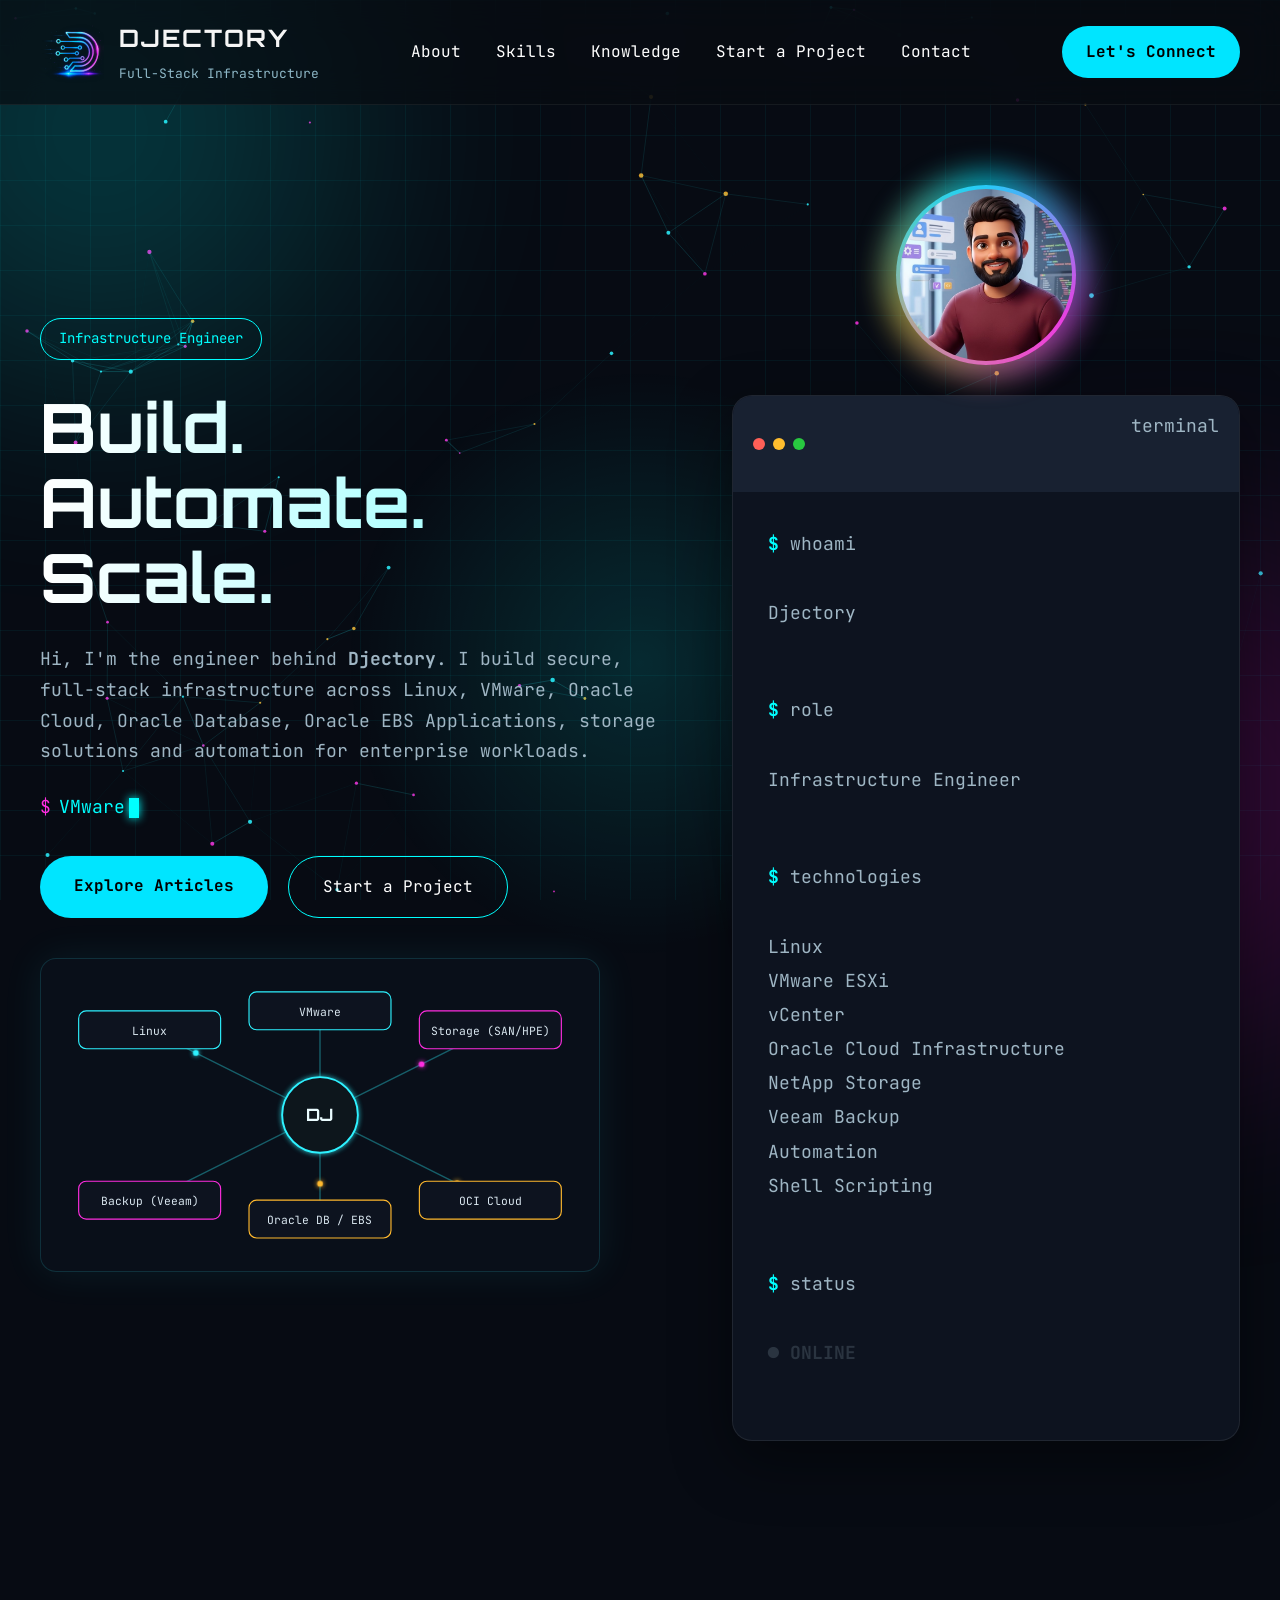
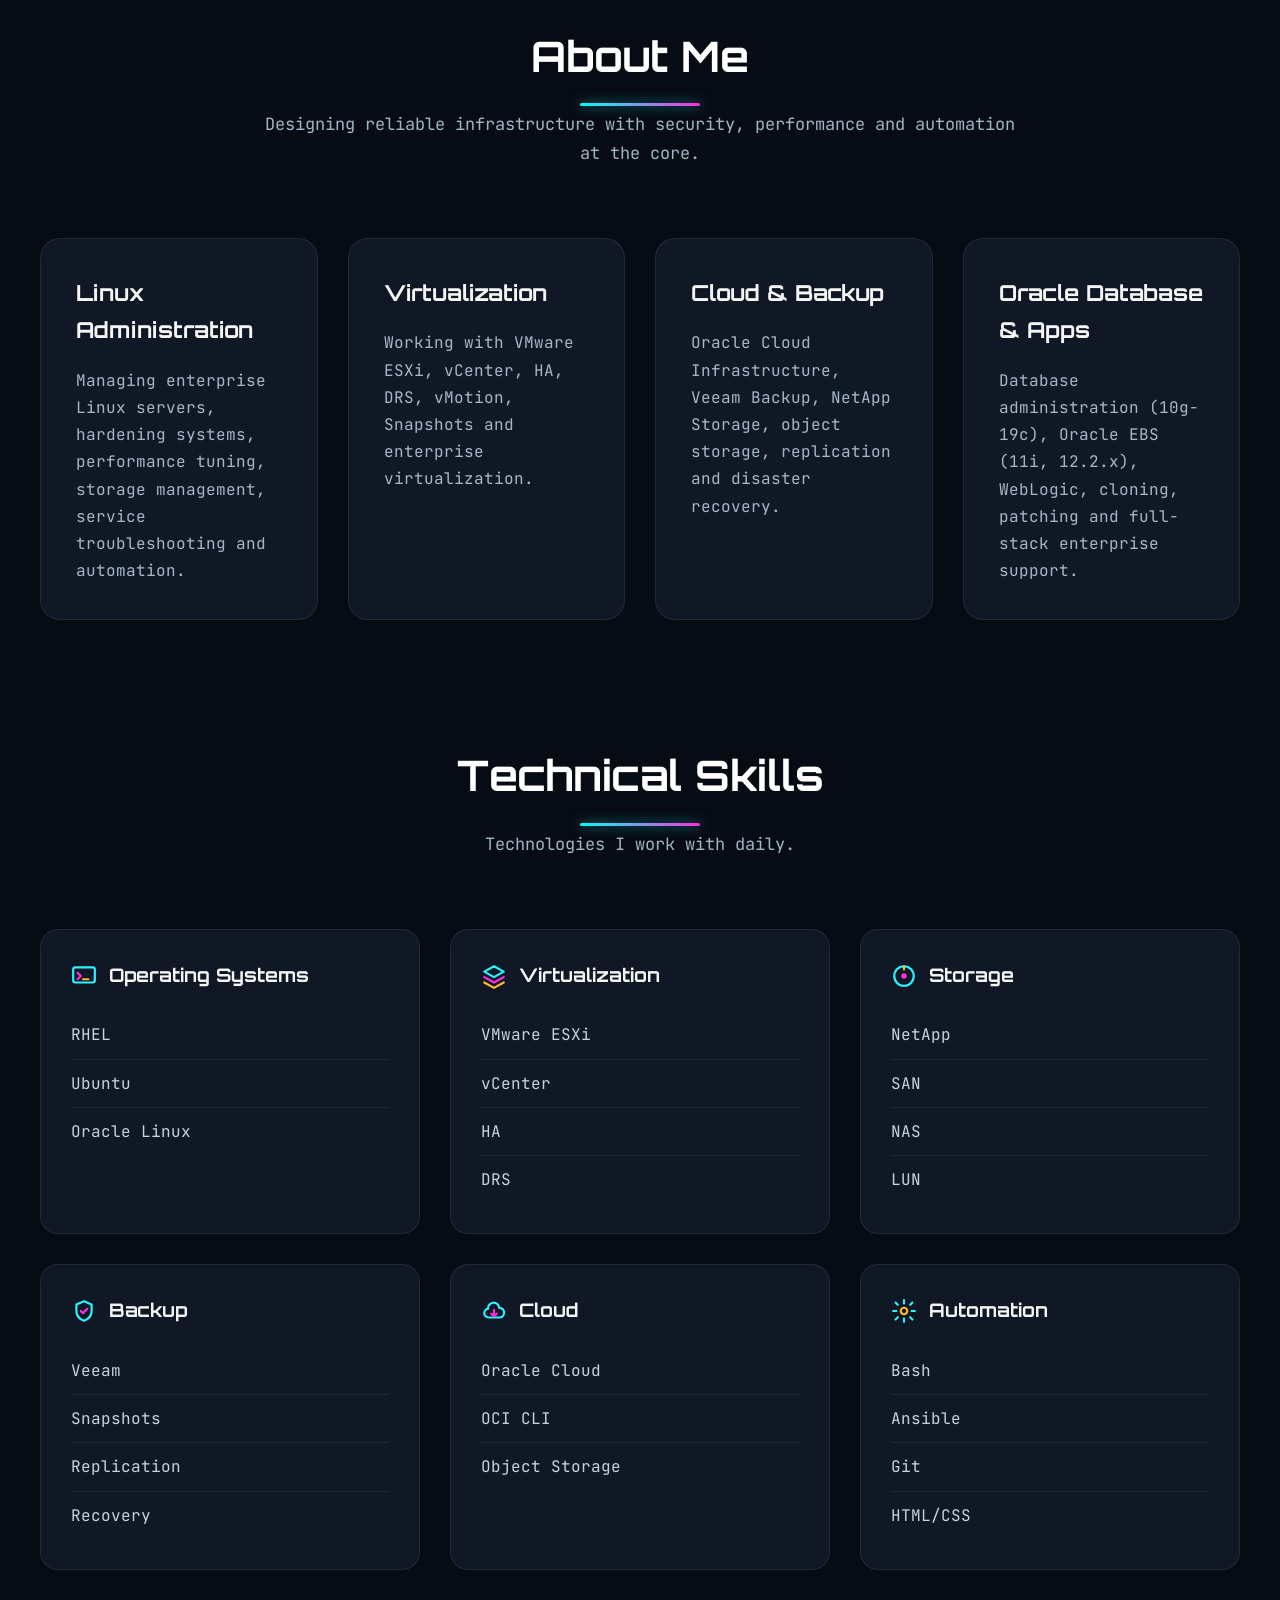
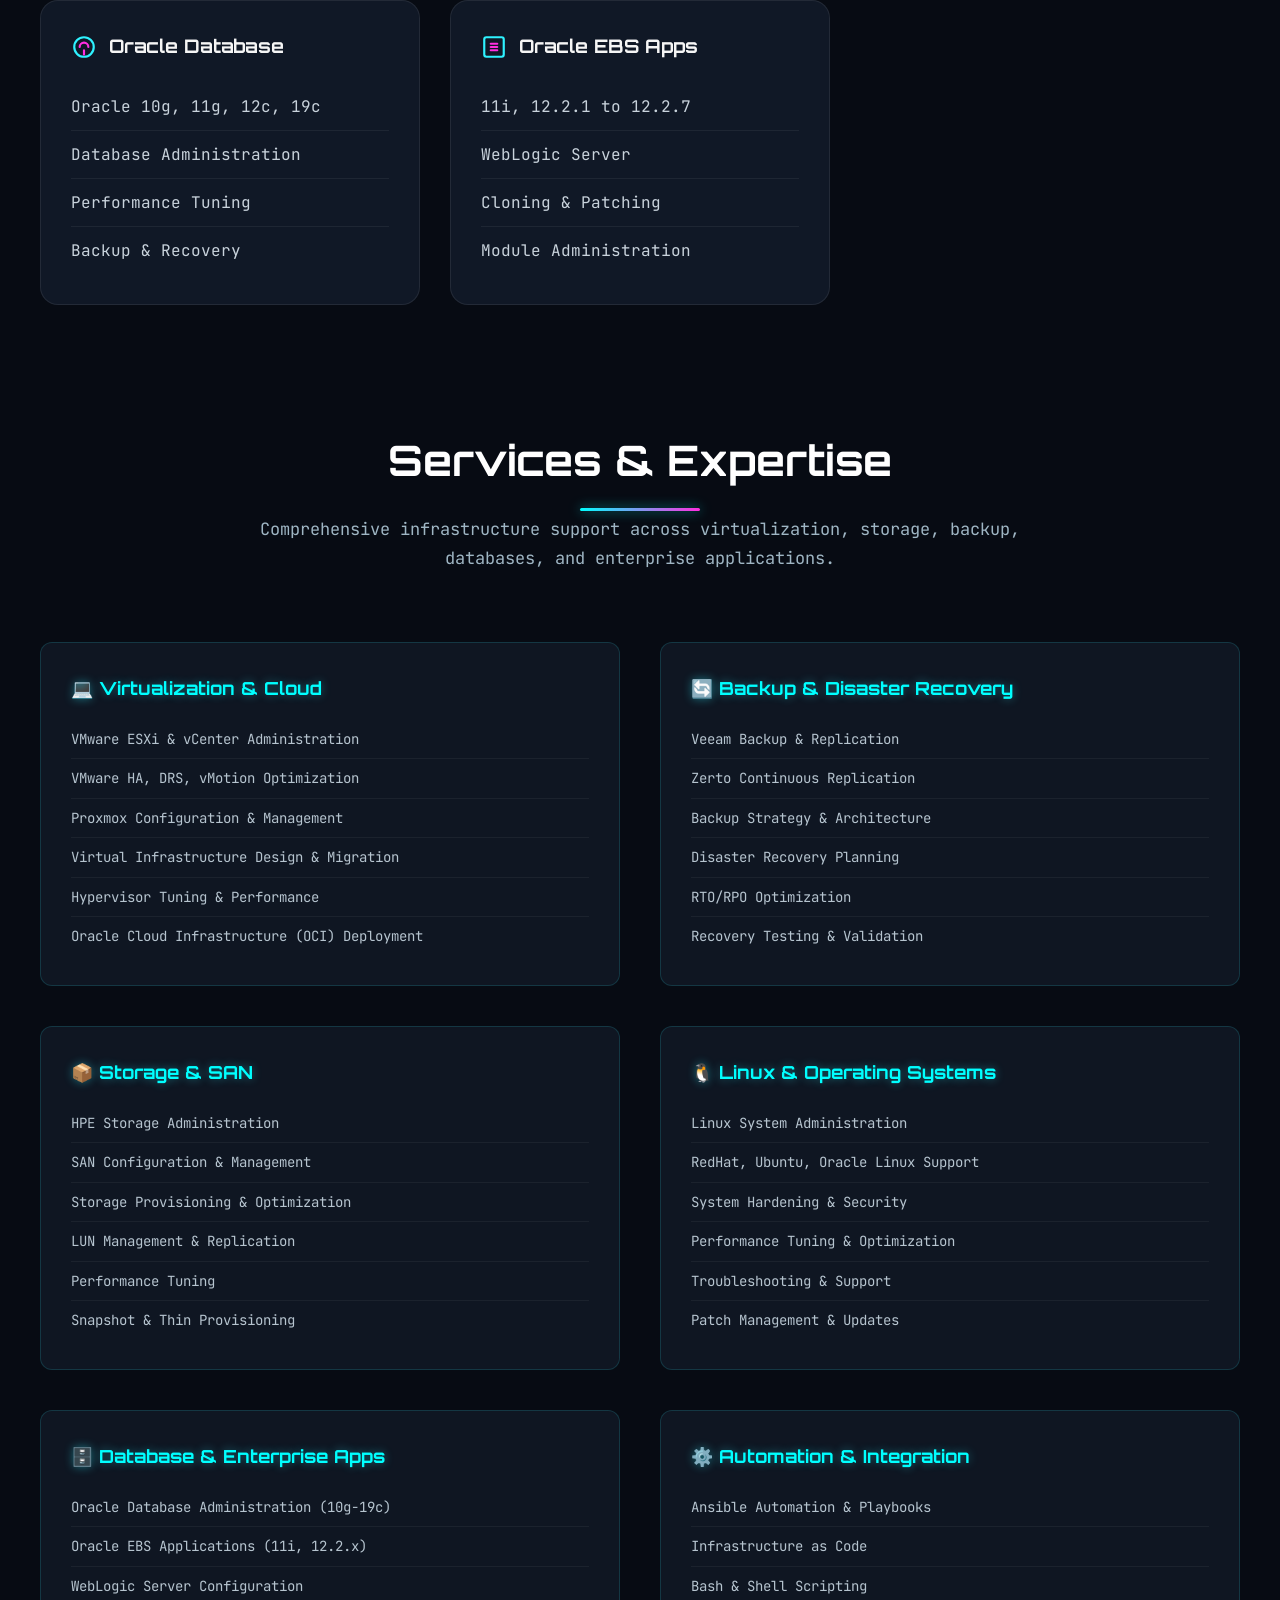
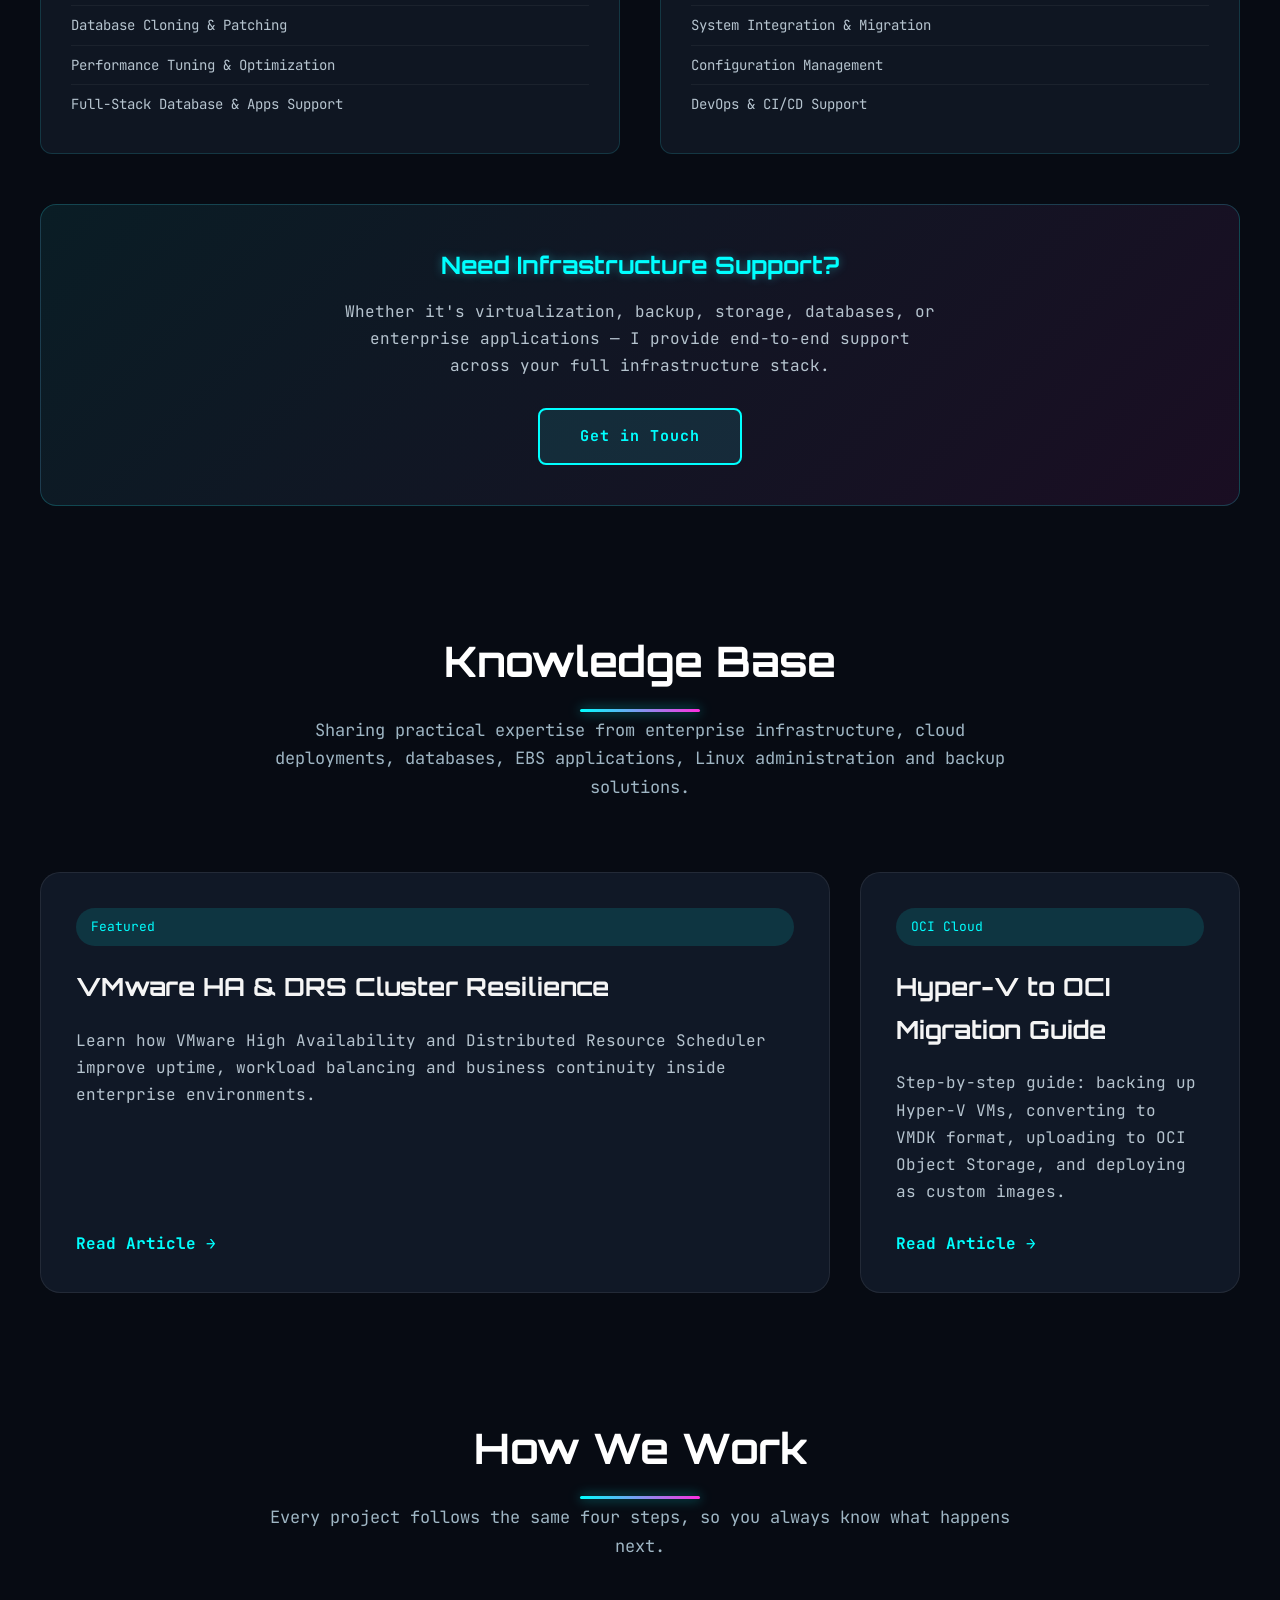
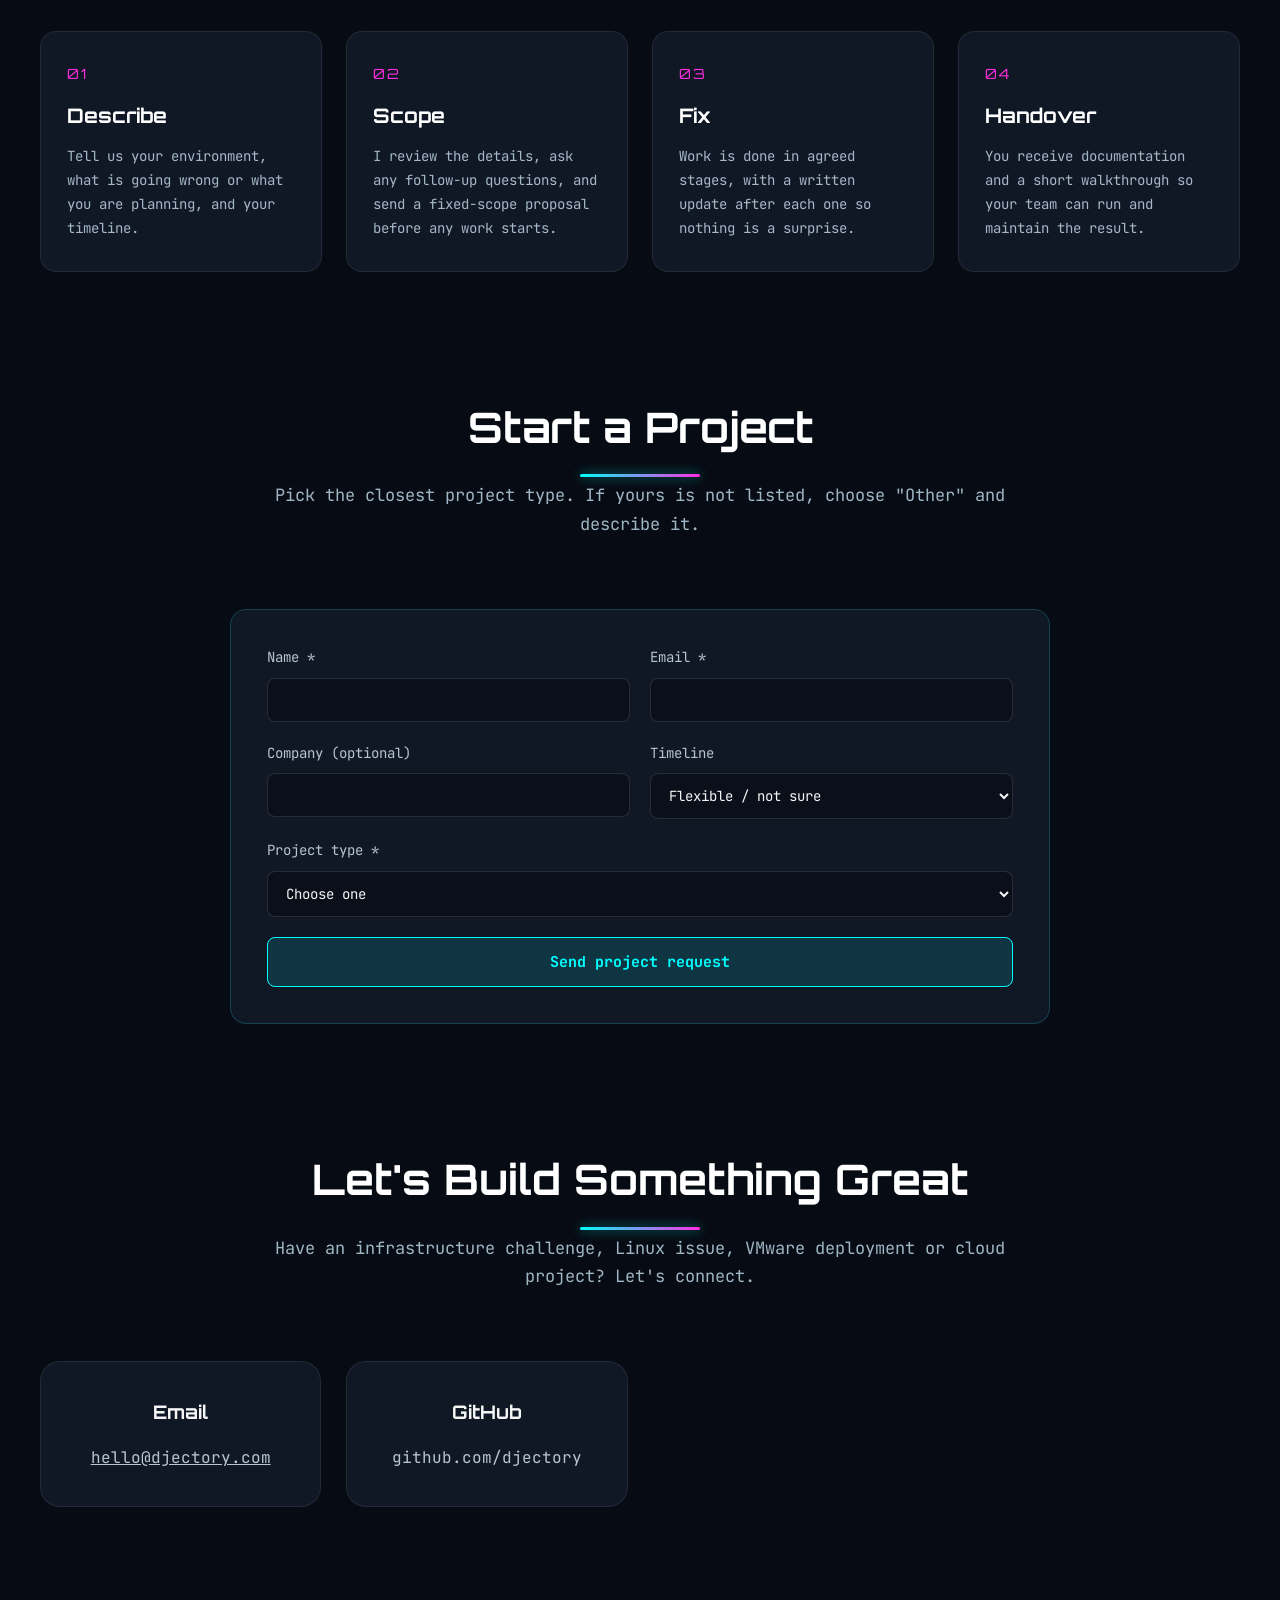
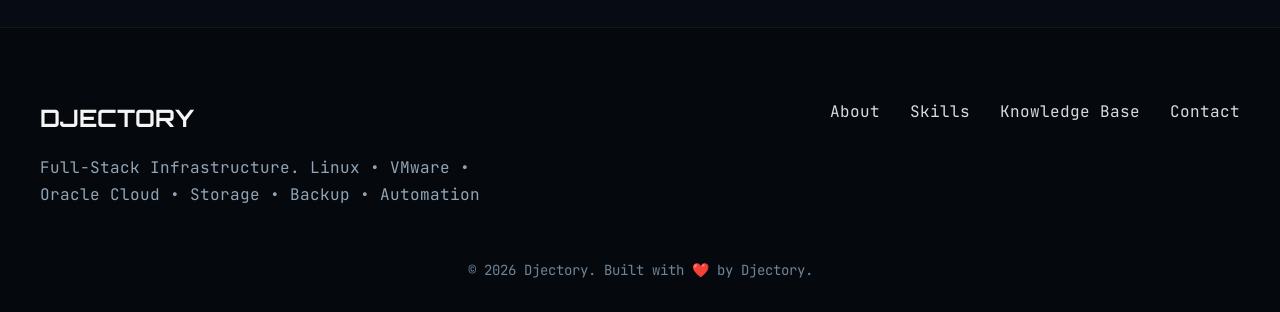
==== commit c28eecfc: "Add avatar motion: float, tilt, rotating ring, scan line" ====
--- a/index.html
+++ b/index.html
@@ -15,6 +15,8 @@
 
     <link rel="stylesheet" href="assets/css/style.css">
     <link rel="stylesheet" href="assets/css/home-extras.css">
+    <link rel="stylesheet" href="assets/css/home-motion.css">
+    <link rel="stylesheet" href="assets/css/avatar-motion.css">
 </head>
 
 <body>
@@ -87,6 +89,8 @@
 I build secure, full-stack infrastructure across Linux, VMware, Oracle Cloud, Oracle Database, Oracle EBS Applications, storage solutions and automation for enterprise workloads.
 
 </p>
+
+<div class="typing-line"><span class="prompt">$</span><span id="roles"></span><span class="type-cursor"></span></div>
 
 <div class="hero-buttons">
 
@@ -849,5 +853,7 @@
   if (!isOther) details.value = '';
 });
 </script>
+<script src="assets/js/home-motion.js"></script>
+<script src="assets/js/avatar-motion.js"></script>
 </body>
 </html>
--- a/assets/css/home-motion.css
+++ b/assets/css/home-motion.css
@@ -0,0 +1,161 @@
+/* =========================================
+   DJECTORY — home-motion.css
+   Animation layer. Place at: assets/css/home-motion.css
+========================================= */
+
+/* ---------- Hero: shifting gradient headline ---------- */
+.hero h1{
+  background-size:200% auto;
+  animation:headlineShift 8s linear infinite;
+}
+@keyframes headlineShift{
+  to{ background-position:200% center; }
+}
+
+/* ---------- Hero: typing line (cycles through your skills) ---------- */
+.typing-line{
+  font-family:'JetBrains Mono',monospace;
+  color:#00ffff;
+  font-size:18px;
+  margin:-10px 0 34px;
+  min-height:28px;
+  position:relative;
+  z-index:1;
+}
+.typing-line .prompt{
+  color:#ff2ee0;
+  margin-right:8px;
+}
+.type-cursor{
+  display:inline-block;
+  width:10px;
+  height:20px;
+  margin-left:4px;
+  vertical-align:middle;
+  background:#00ffff;
+  box-shadow:0 0 10px #00ffff;
+  animation:blinkCursor 1s steps(1) infinite;
+}
+@keyframes blinkCursor{
+  50%{ opacity:0; }
+}
+
+/* ---------- Hero: spotlight that follows the cursor ---------- */
+.hero{
+  position:relative;
+  isolation:isolate;
+}
+.hero::before{
+  content:"";
+  position:absolute;
+  inset:0;
+  z-index:0;
+  pointer-events:none;
+  background:radial-gradient(420px circle at var(--mx,50%) var(--my,40%), rgba(0,255,255,.13), transparent 70%);
+}
+.hero > *{
+  position:relative;
+  z-index:1;
+}
+
+/* ---------- Section titles: underline draws in on scroll ---------- */
+.section-title h2{
+  position:relative;
+  display:inline-block;
+}
+.section-title h2::after{
+  content:"";
+  position:absolute;
+  left:50%;
+  bottom:-14px;
+  width:0;
+  height:3px;
+  transform:translateX(-50%);
+  border-radius:3px;
+  background:linear-gradient(90deg,#00ffff,#ff2ee0);
+  box-shadow:0 0 12px rgba(0,255,255,.6);
+  transition:width .9s cubic-bezier(.2,.7,.2,1);
+}
+.section-title.in-view h2::after{
+  width:120px;
+}
+
+/* ---------- Staggered reveal for How We Work steps ---------- */
+.process-step{
+  transition:opacity .7s ease, transform .35s ease, border-color .35s, box-shadow .35s;
+}
+.js .process-step:not(.in-view){
+  opacity:0;
+  transform:translateY(30px);
+}
+.process-step.in-view{
+  opacity:1;
+  transform:none;
+}
+.process-step.in-view:hover{
+  transform:translateY(-8px);
+}
+
+/* ---------- Buttons: shine sweep on hover ---------- */
+.btn-primary,
+.btn-secondary,
+.hire-btn,
+.form-submit{
+  position:relative;
+  overflow:hidden;
+}
+.btn-primary::after,
+.btn-secondary::after,
+.hire-btn::after,
+.form-submit::after{
+  content:"";
+  position:absolute;
+  top:0;
+  left:-75%;
+  width:50%;
+  height:100%;
+  background:linear-gradient(120deg,transparent,rgba(255,255,255,.45),transparent);
+  transform:skewX(-20deg);
+  transition:left .7s ease;
+  pointer-events:none;
+}
+.btn-primary:hover::after,
+.btn-secondary:hover::after,
+.hire-btn:hover::after,
+.form-submit:hover::after{
+  left:125%;
+}
+
+/* ---------- Service cards: light sweep on hover ---------- */
+.service-category{
+  position:relative;
+  overflow:hidden;
+}
+.service-category::before{
+  content:"";
+  position:absolute;
+  left:0;
+  right:0;
+  top:-100%;
+  height:100%;
+  background:linear-gradient(180deg,transparent,rgba(0,255,255,.09),transparent);
+  transition:top .8s ease;
+  pointer-events:none;
+}
+.service-category:hover::before{
+  top:100%;
+}
+
+/* ---------- Respect reduced-motion settings ---------- */
+@media (prefers-reduced-motion: reduce){
+  *,
+  *::before,
+  *::after{
+    animation:none !important;
+    transition:none !important;
+  }
+  .js .process-step:not(.in-view){
+    opacity:1;
+    transform:none;
+  }
+}
--- a/assets/css/avatar-motion.css
+++ b/assets/css/avatar-motion.css
@@ -0,0 +1,67 @@
+/* =========================================
+   DJECTORY — avatar-motion.css
+   Motion for the homepage photo.
+   Place at: assets/css/avatar-motion.css
+========================================= */
+
+/* Frame: floats gently, and tilts toward the cursor */
+.avatar-frame{
+  position:relative;
+  isolation:isolate;
+  perspective:900px;
+  transform:rotateX(var(--rx,0deg)) rotateY(var(--ry,0deg));
+  transition:transform .25s ease-out;
+  animation:avatarFloat 6s ease-in-out infinite, avatarPulse 3.5s ease-in-out infinite;
+}
+@keyframes avatarFloat{
+  0%,100%{ translate:0 0; }
+  50%{ translate:0 -10px; }
+}
+
+/* Rotating colour ring behind the photo */
+.avatar-frame::before{
+  content:"";
+  position:absolute;
+  inset:-14px;
+  border-radius:50%;
+  background:conic-gradient(from 0deg,#00e5ff,#ff2ee0,#ffb92e,#00e5ff);
+  filter:blur(14px);
+  opacity:.55;
+  z-index:-1;
+  animation:ringSpin 6s linear infinite;
+}
+@keyframes ringSpin{
+  to{ transform:rotate(360deg); }
+}
+
+/* Scan line moving across the photo */
+.avatar-frame-inner{
+  position:relative;
+  overflow:hidden;
+}
+.avatar-frame-inner::after{
+  content:"";
+  position:absolute;
+  left:0;
+  right:0;
+  top:-40%;
+  height:40%;
+  background:linear-gradient(180deg,transparent,rgba(0,255,255,.22),transparent);
+  pointer-events:none;
+  animation:scanDown 3.2s ease-in-out infinite;
+}
+@keyframes scanDown{
+  0%{ top:-40%; }
+  100%{ top:110%; }
+}
+
+/* Reduced motion: keep the photo still */
+@media (prefers-reduced-motion: reduce){
+  .avatar-frame,
+  .avatar-frame::before,
+  .avatar-frame-inner::after{
+    animation:none !important;
+    transition:none !important;
+  }
+  .avatar-frame{ transform:none; }
+}
